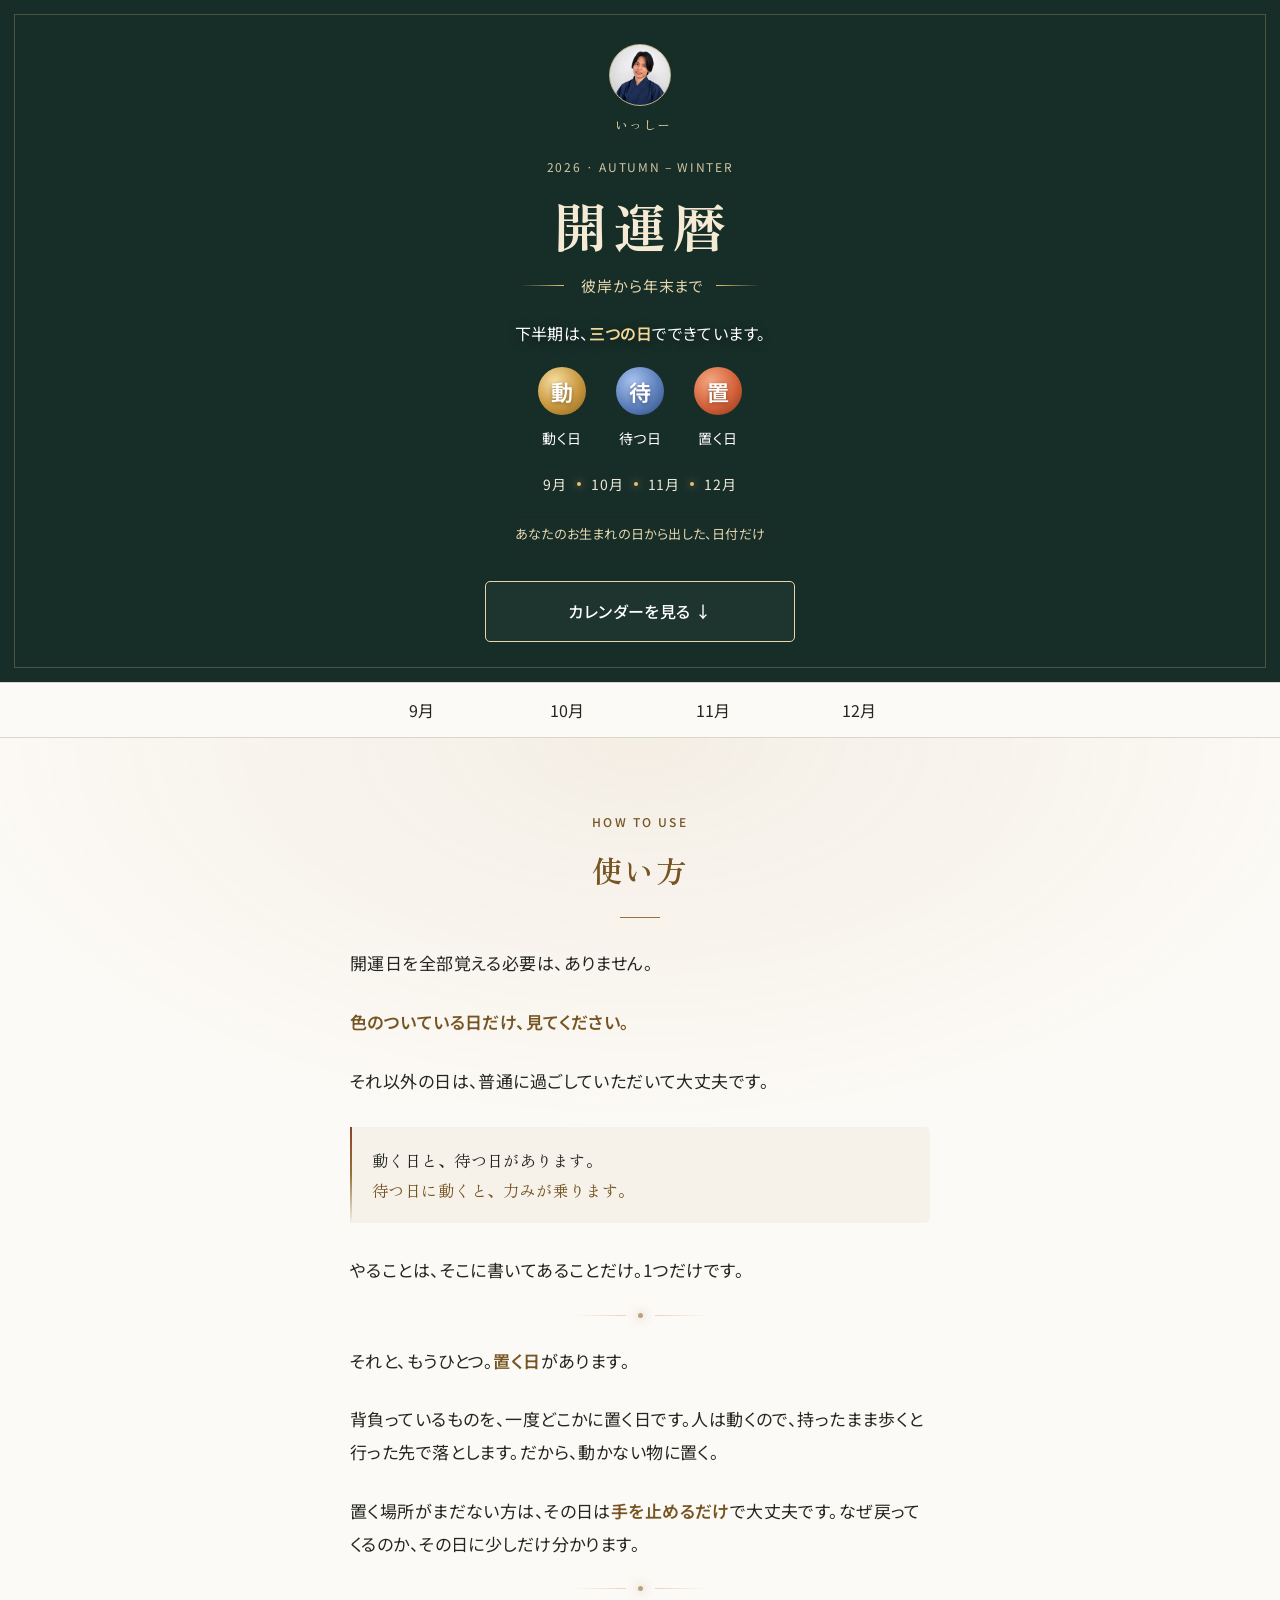
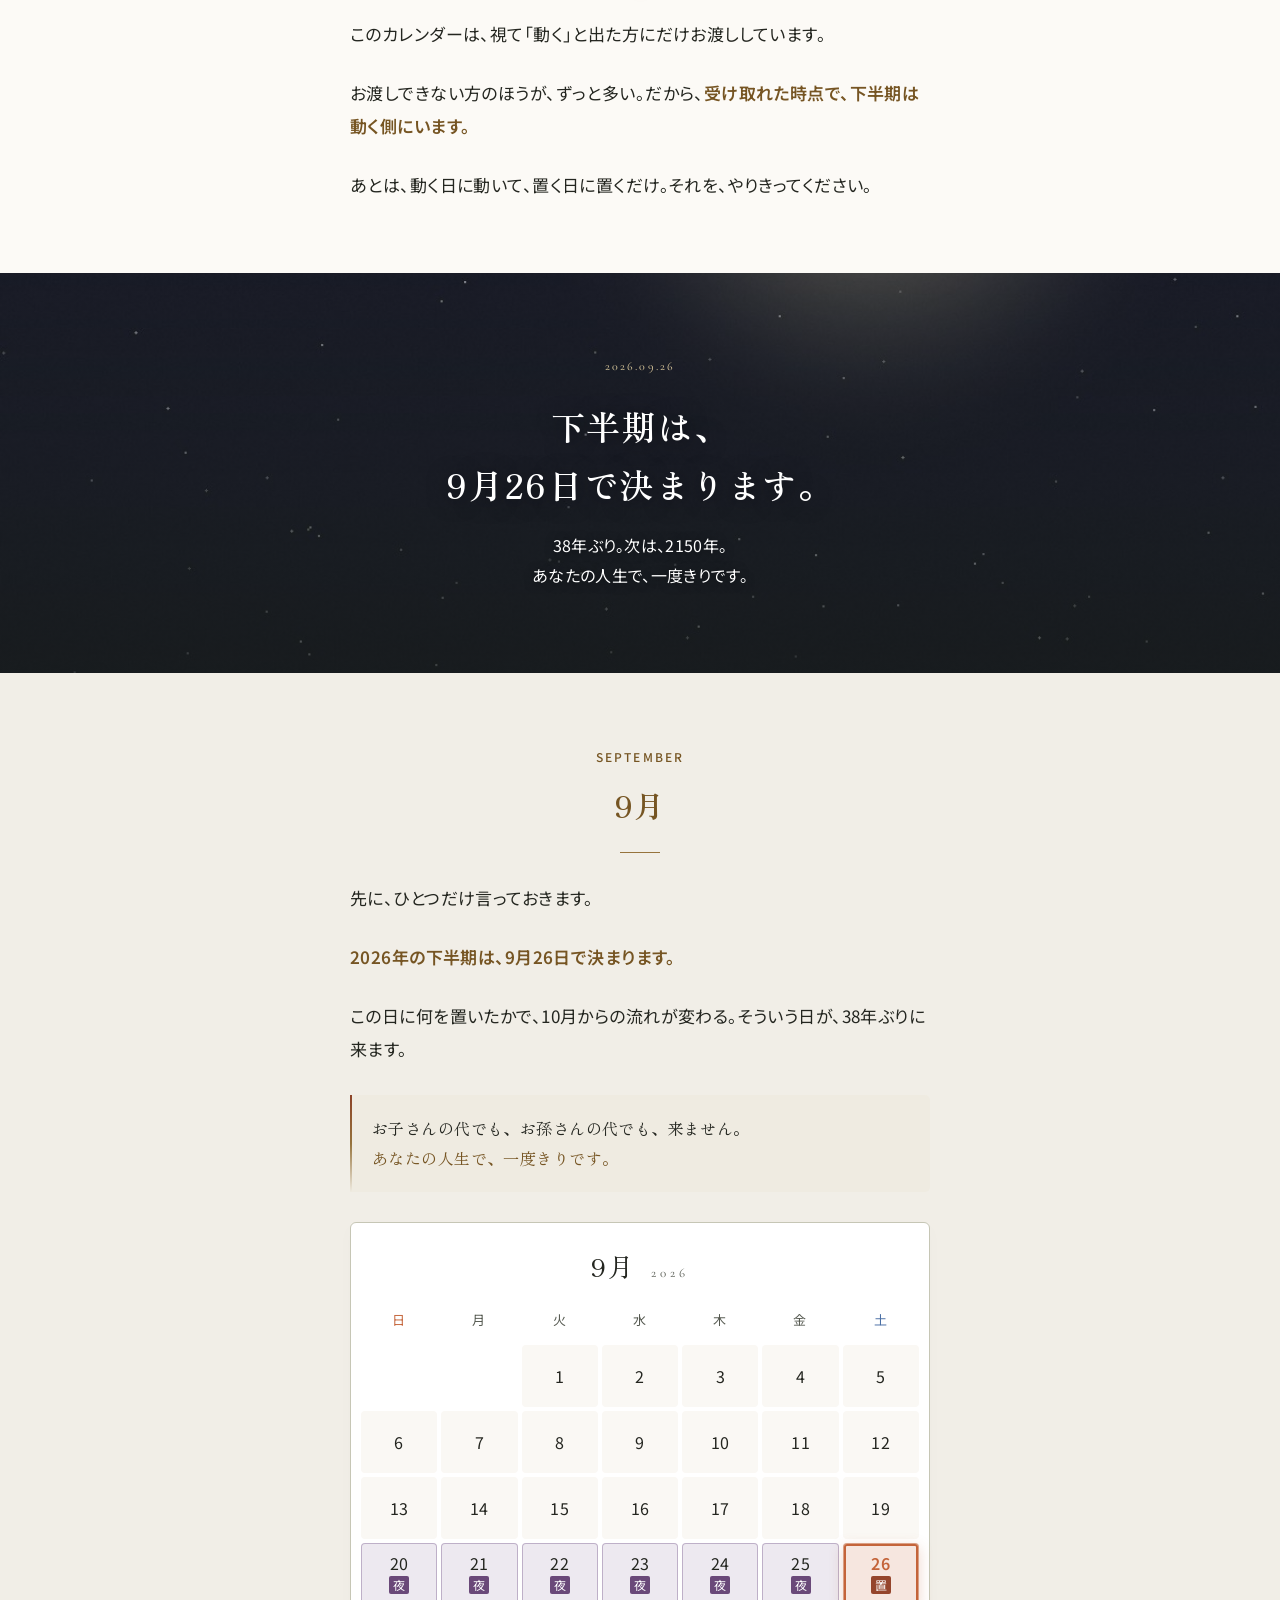
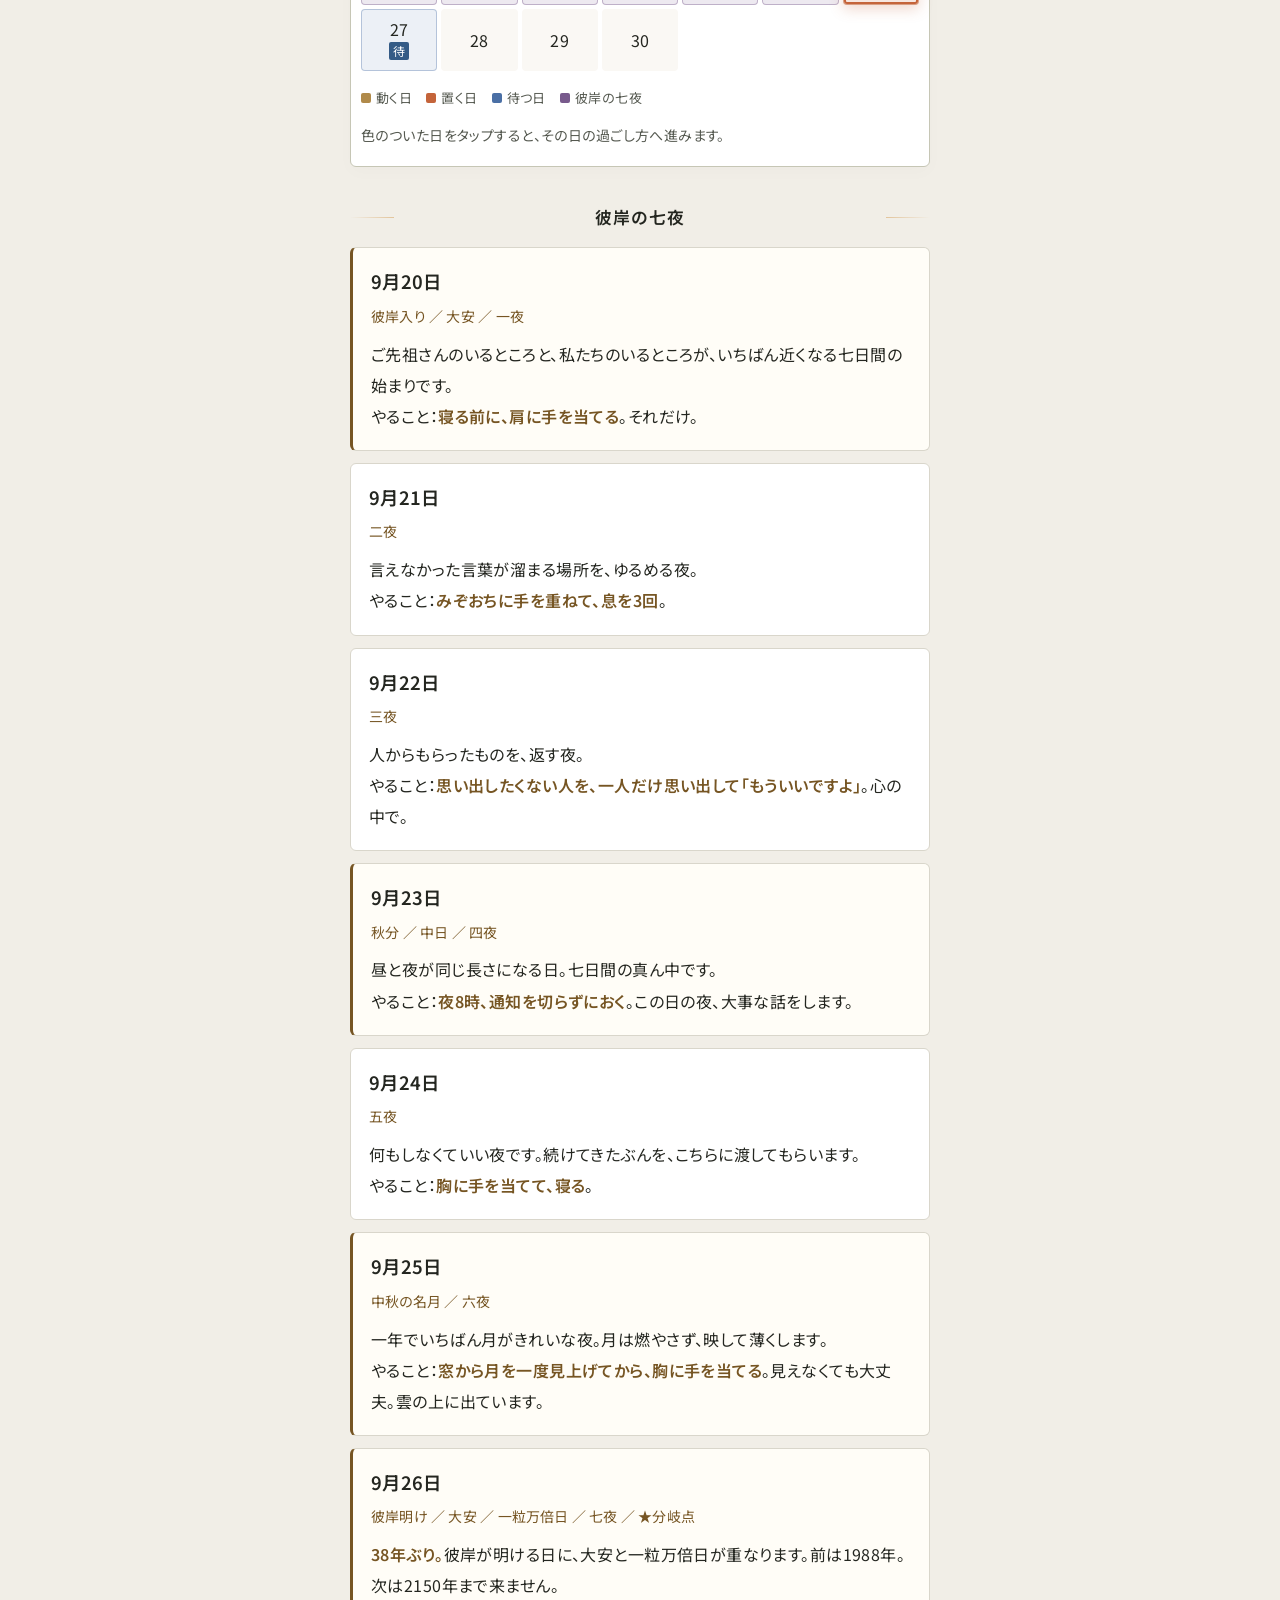
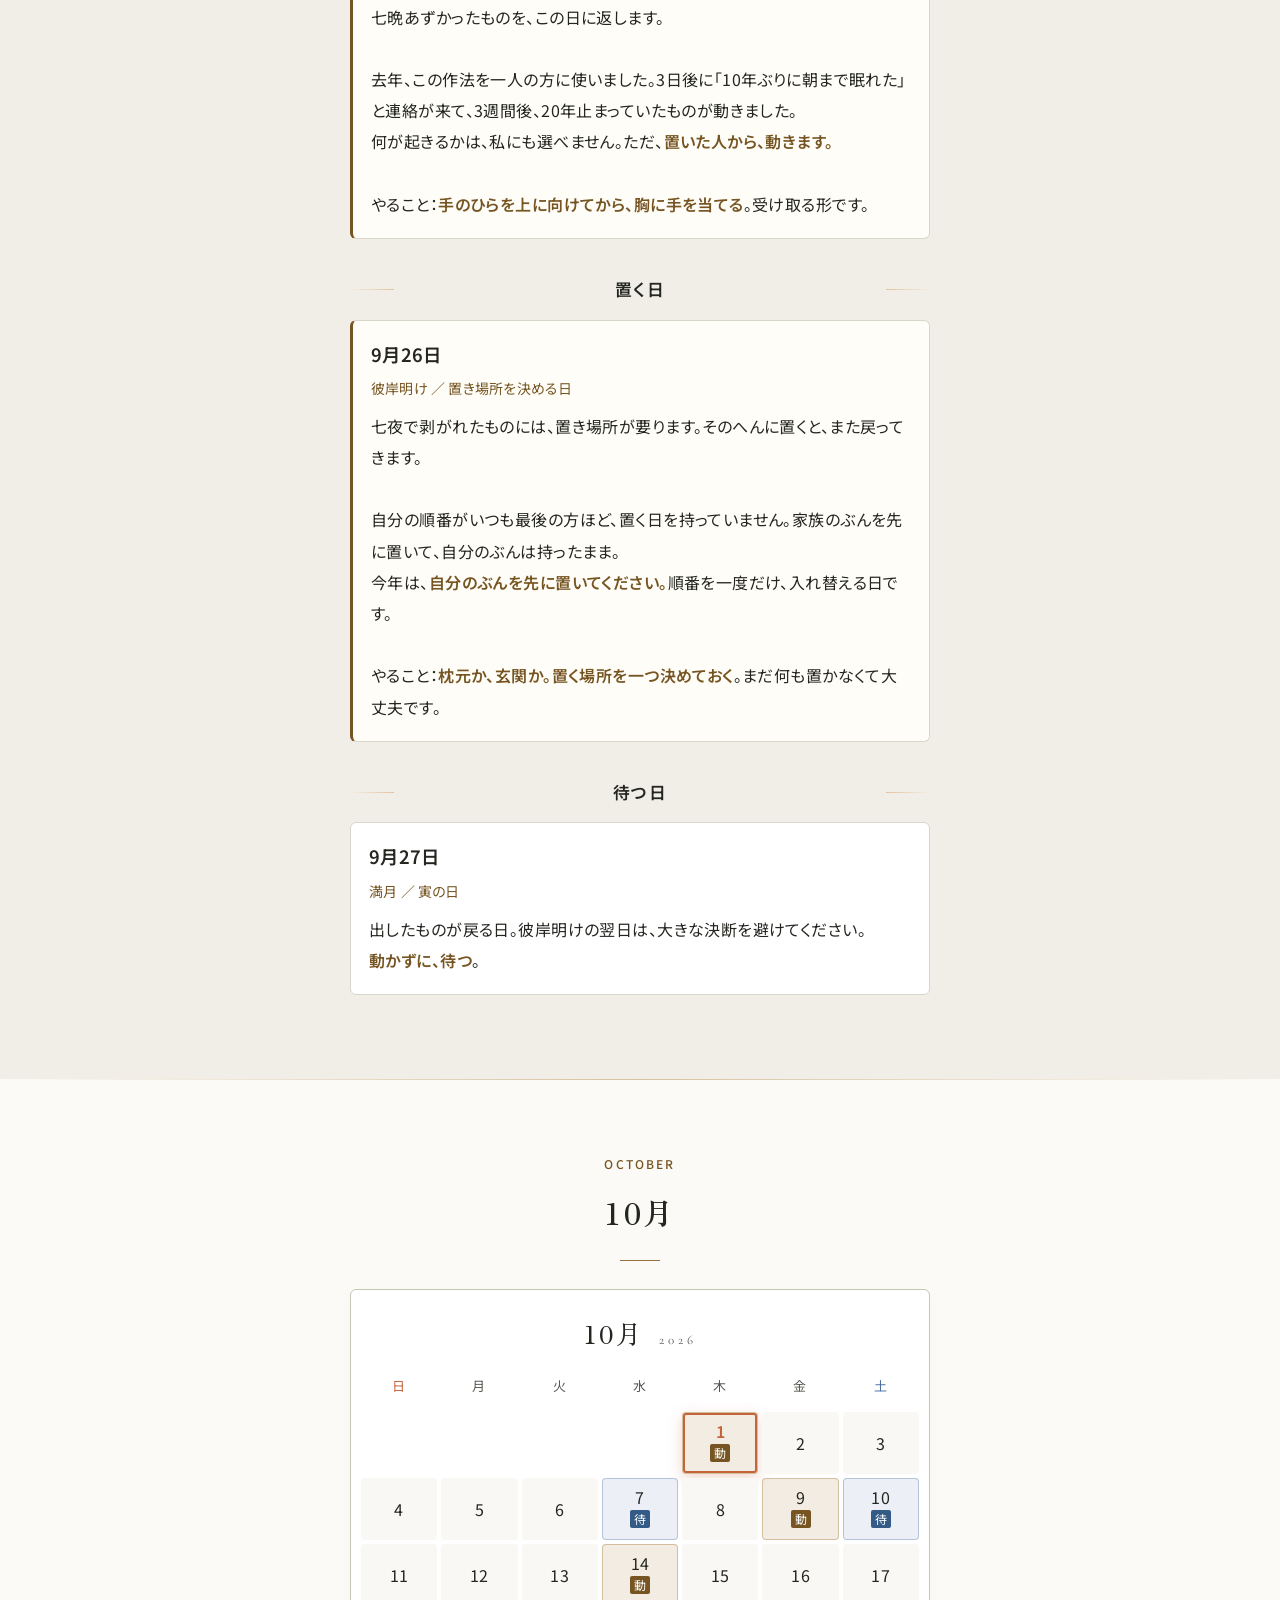
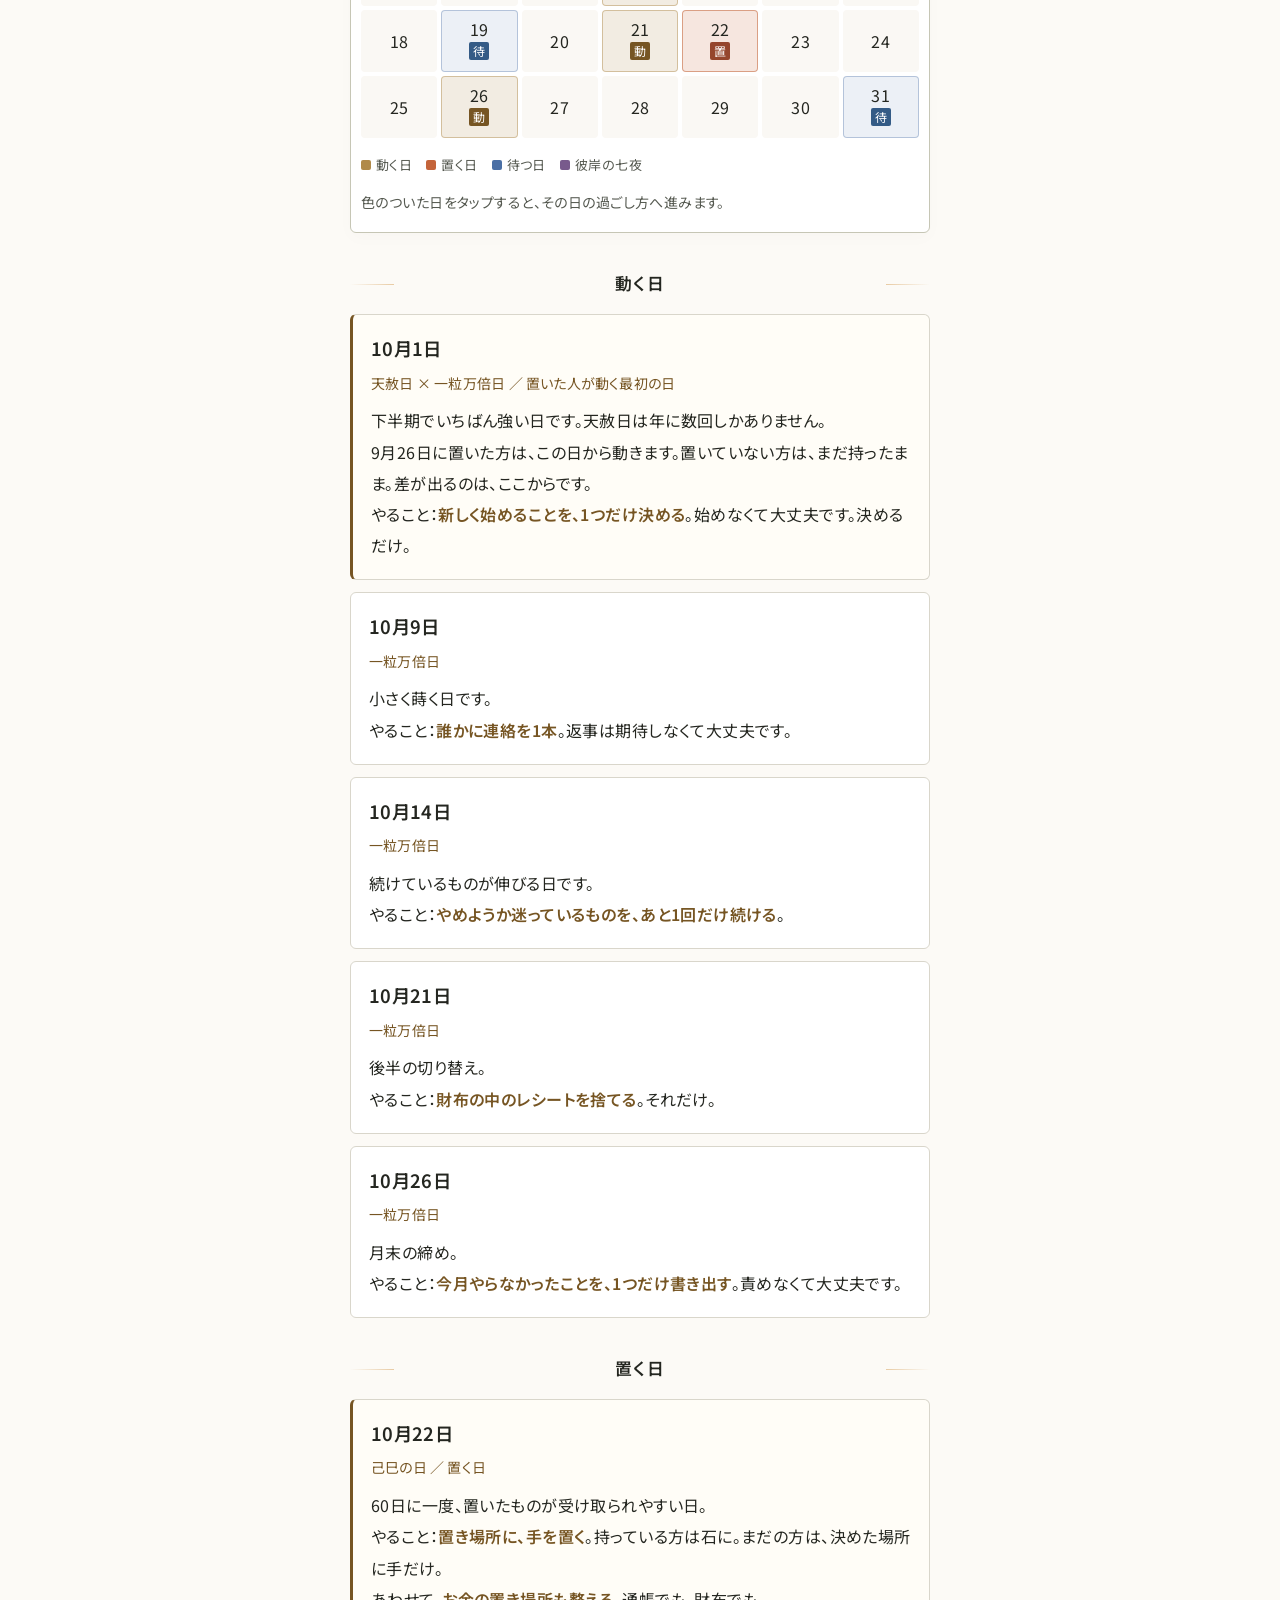
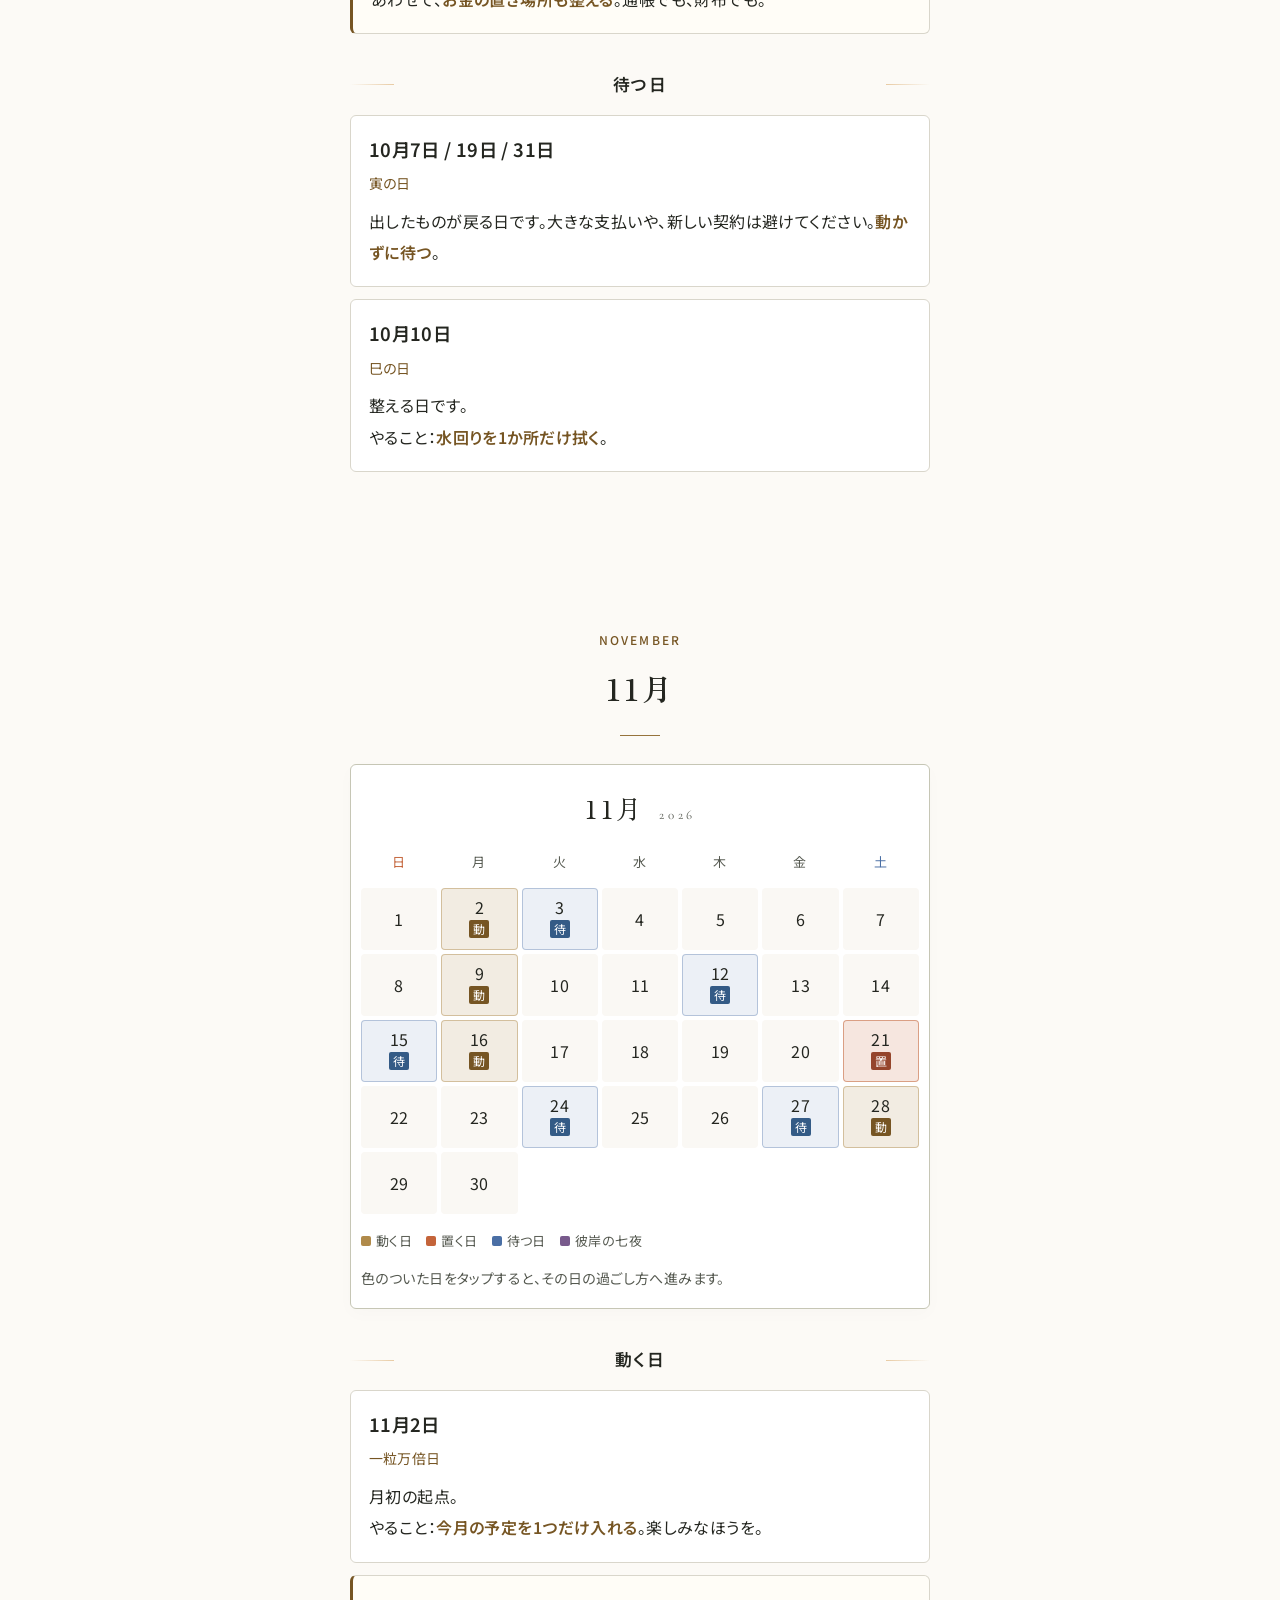
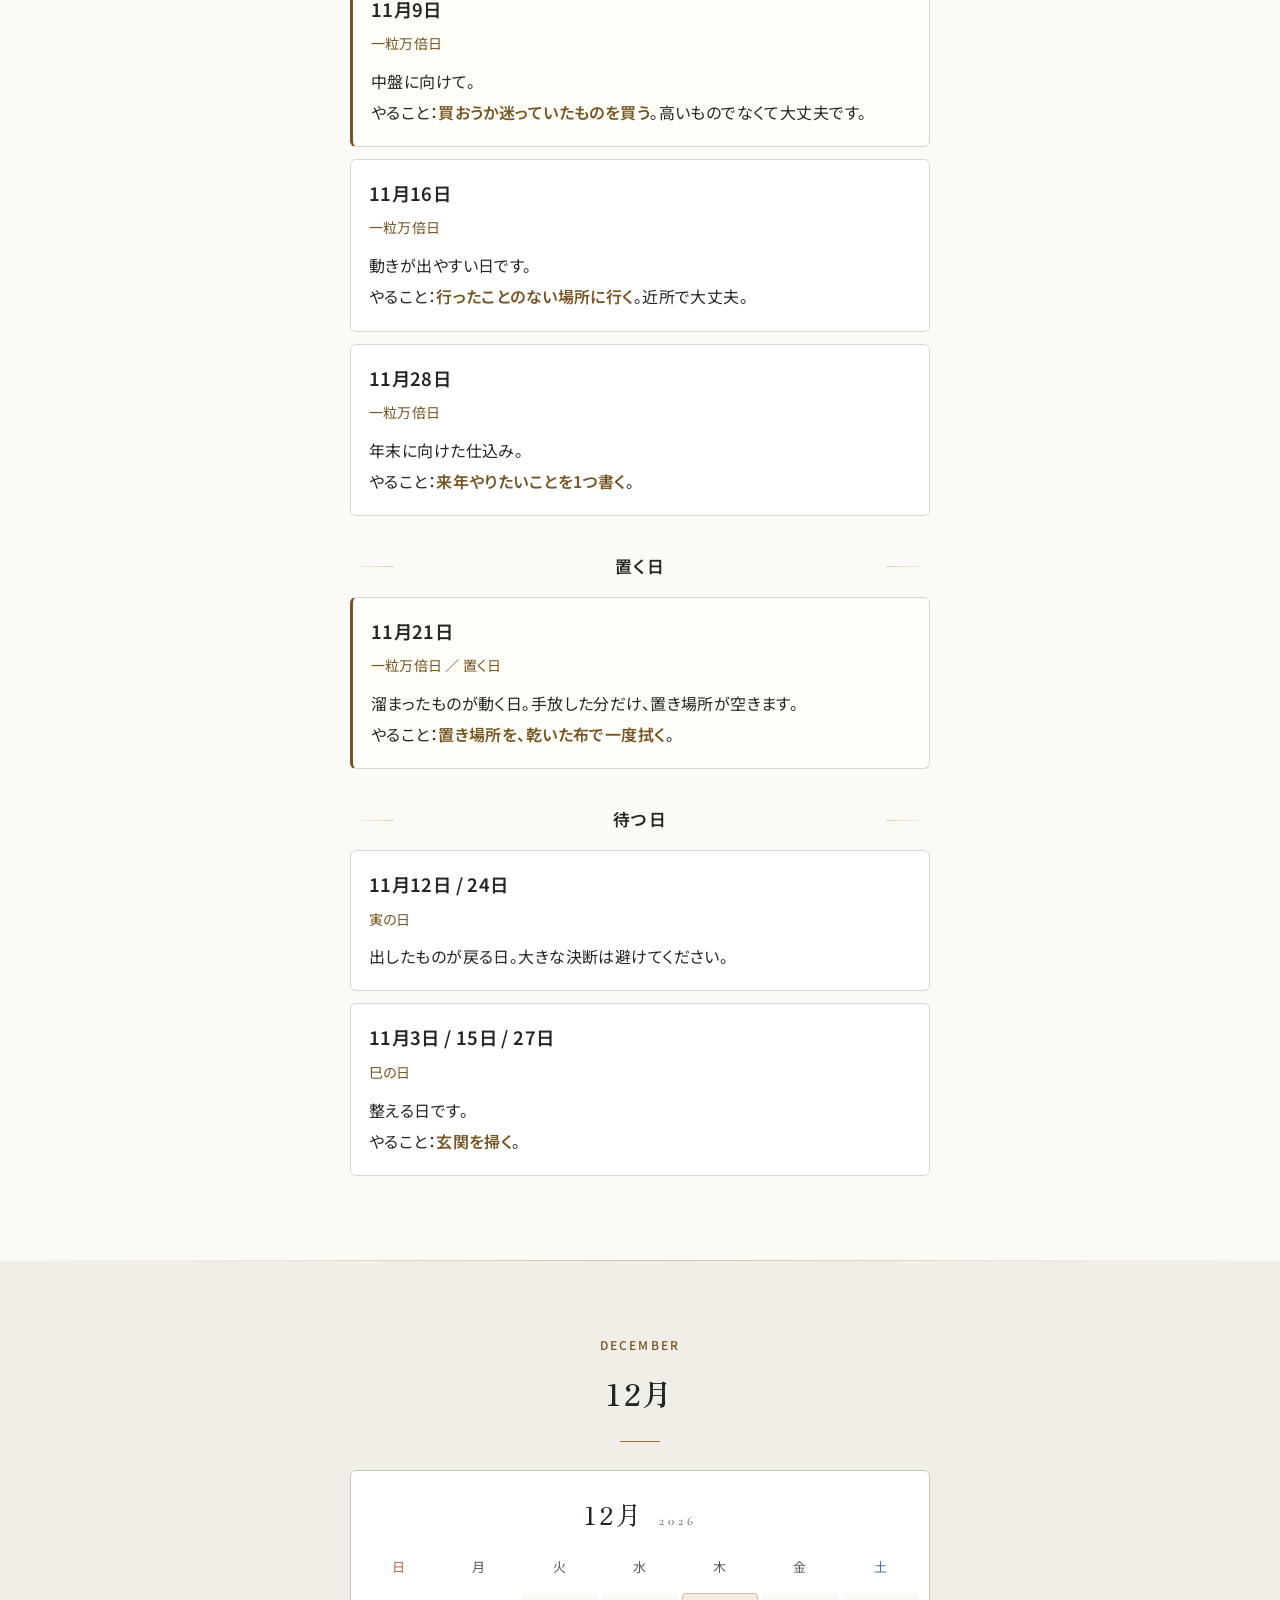
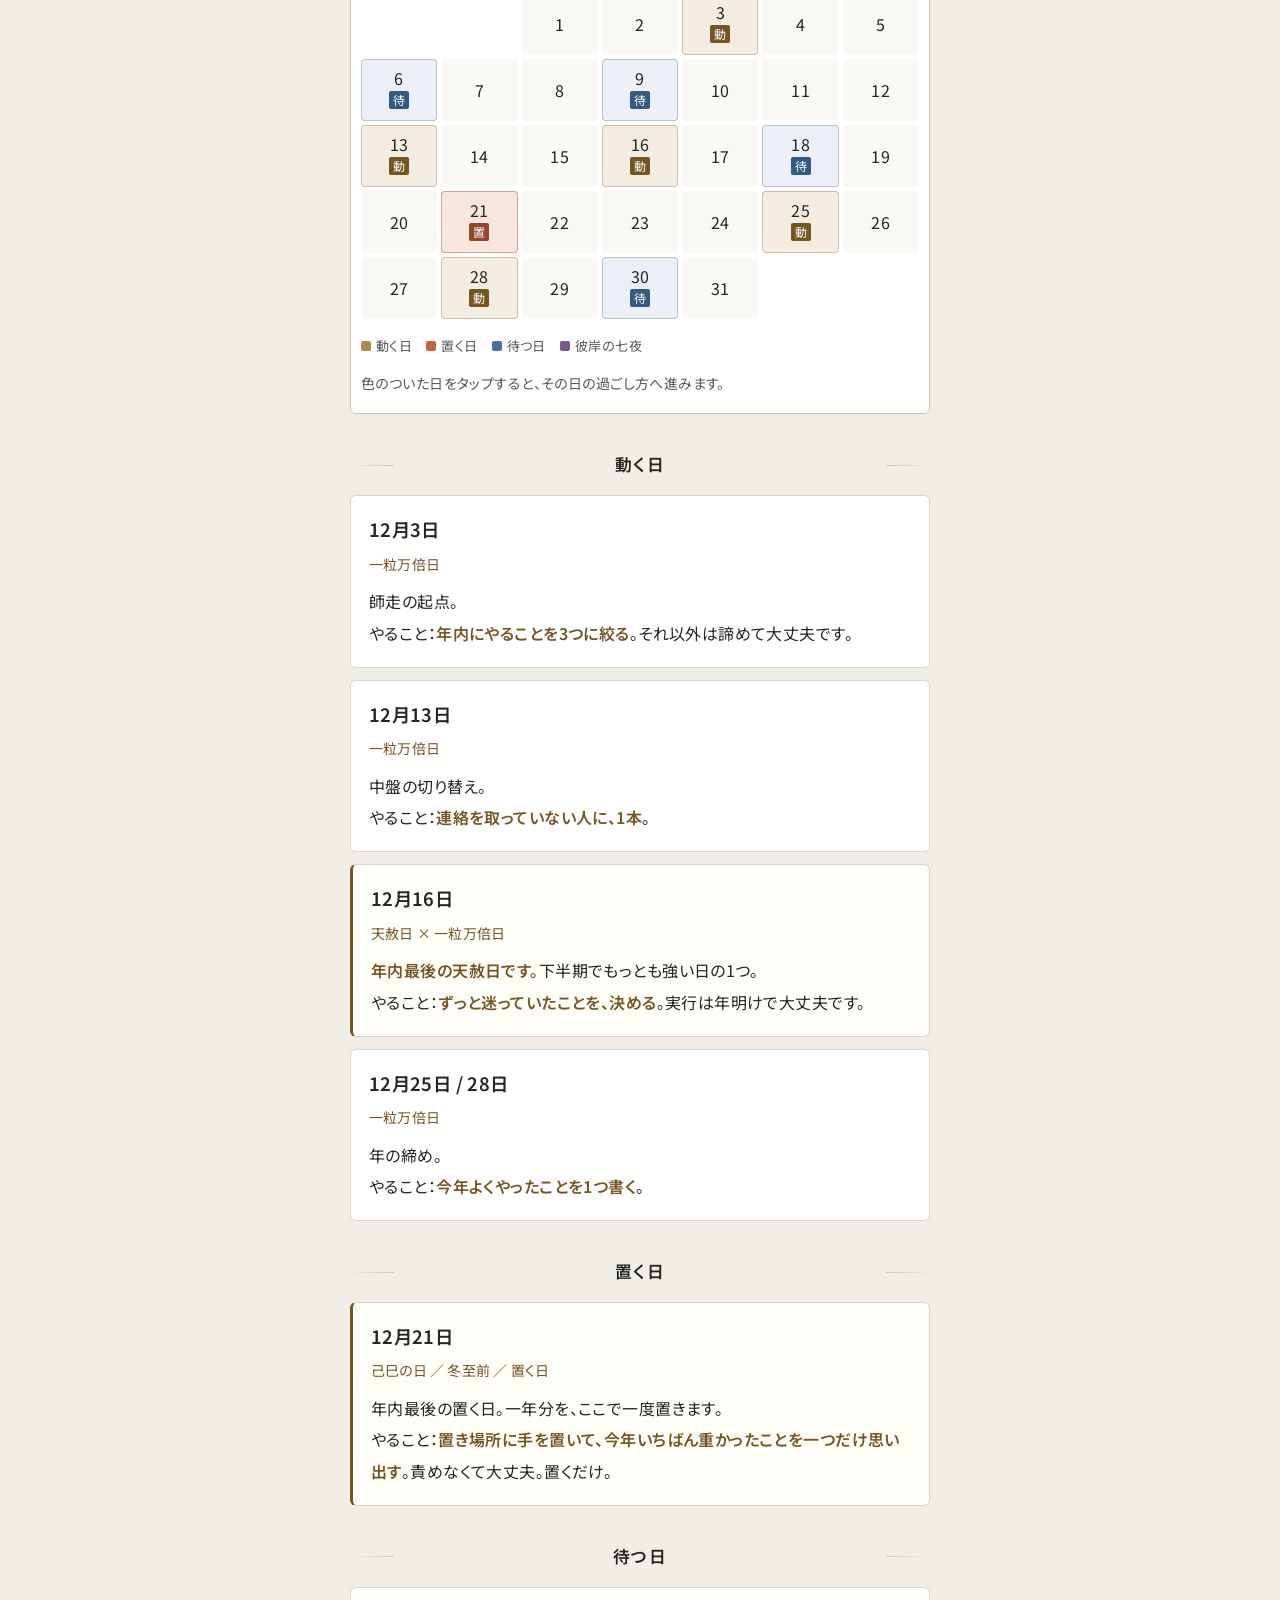
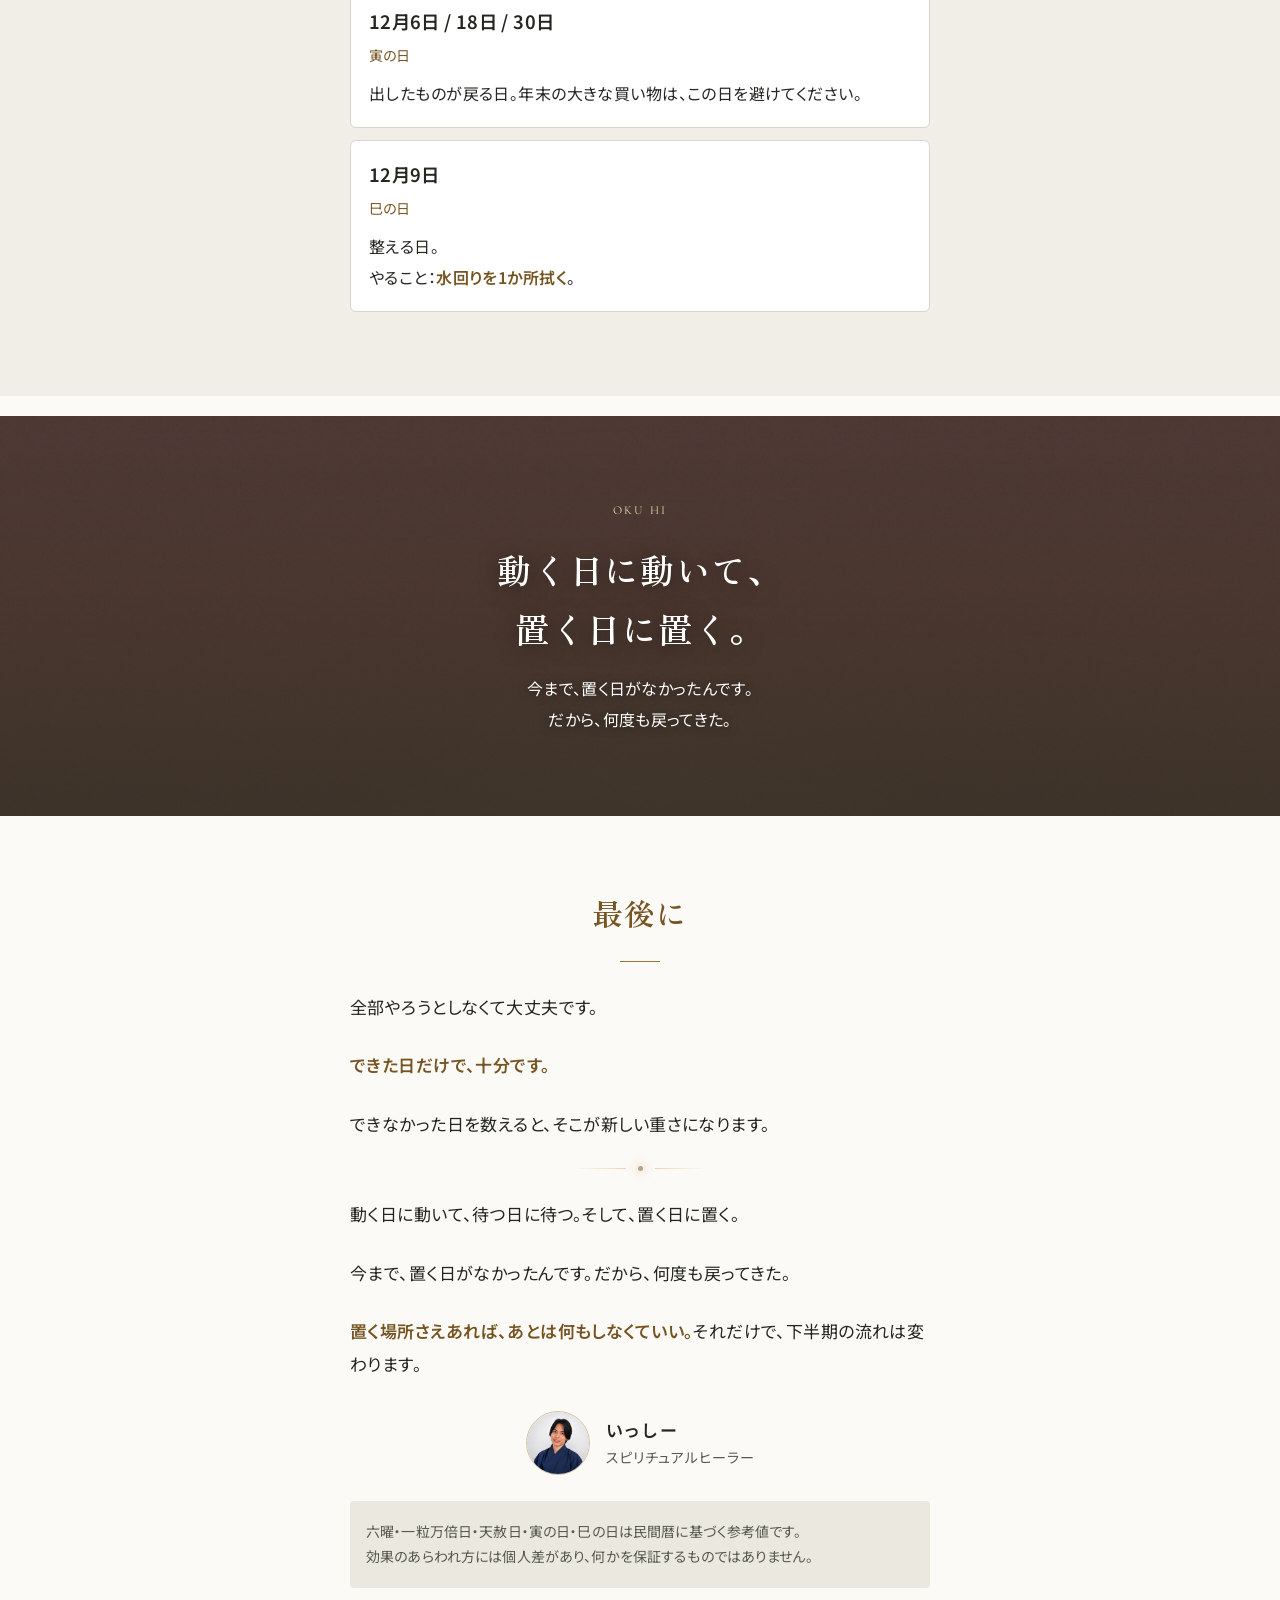
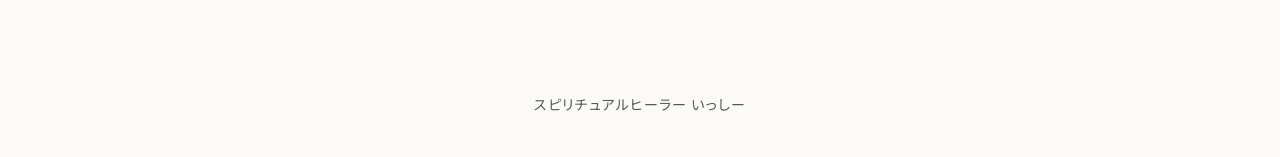
==== calendar/index.html @ 210a6c02 "Refine mobile readability, image loading and accessible navigation" ====
<!doctype html>
<html lang="ja"><head>
<meta charset="utf-8">
<meta name="viewport" content="width=device-width,initial-scale=1,viewport-fit=cover">
<meta name="theme-color" content="#faf8f4">
<meta name="robots" content="noindex">
<title>2026年下半期 特別開運カレンダー</title>
<link rel="preconnect" href="https://fonts.googleapis.com"><link rel="preconnect" href="https://fonts.gstatic.com" crossorigin>
<link href="https://fonts.googleapis.com/css2?family=Zen+Old+Mincho:wght@400;500;600;700&family=Noto+Sans+JP:wght@400;500;600&family=Cormorant+Garamond:wght@400;500;600&display=swap" rel="stylesheet">
<style>

:root{
  --bk:#faf8f4;--bk2:#f3efe8;--bk3:#ebe5db;
  --tx:#2a2420;--tx2:#6b6058;
  --am:#b08a4a;--am-hi:#8f6a2e;--em:#c4643a;--deep:#5e2011;
  --pad:22px;
}
*{margin:0;padding:0;box-sizing:border-box;-webkit-tap-highlight-color:transparent}
html{scroll-behavior:smooth;-webkit-text-size-adjust:100%}
body{background:var(--bk);color:var(--tx);font-family:"Zen Old Mincho",serif;font-size:15.5px;line-height:1.95;letter-spacing:.03em;font-feature-settings:"palt" 1;-webkit-font-smoothing:antialiased;padding-bottom:88px;overflow-x:hidden}
img{max-width:100%;display:block}
p{margin-bottom:1.5em}p:last-child{margin-bottom:0}
strong{color:var(--am-hi);font-weight:600}
em{font-style:normal;color:var(--em)}
.w{max-width:560px;margin:0 auto;padding:0 var(--pad)}
.lat{font-family:"Cormorant Garamond",serif;letter-spacing:.18em}

/* 進捗バー */
.prog{position:fixed;top:0;left:0;height:2px;background:linear-gradient(90deg,var(--am),var(--em));z-index:100;width:0;transition:width .1s linear}

/* 炎グラデ */
.fire{background:linear-gradient(100deg,#f9dcae,#e0a24e 30%,#d0913f 48%,#f7ce85 62%,#e0562a 82%,#f9dcae);background-size:250% 100%;-webkit-background-clip:text;background-clip:text;color:transparent;animation:bn 8s ease-in-out infinite}
@keyframes bn{0%,100%{background-position:0 0}50%{background-position:100% 0}}

/* 出現（軽量・transformのみ） */
.r{opacity:0;transform:translate3d(0,22px,0);transition:opacity .75s cubic-bezier(.2,.9,.3,1),transform .75s cubic-bezier(.2,.9,.3,1);will-change:opacity,transform}
.r.on{opacity:1;transform:none}
.r.d1{transition-delay:.08s}.r.d2{transition-delay:.16s}.r.d3{transition-delay:.24s}
.rx{opacity:0;transform:translate3d(-22px,0,0);transition:opacity .7s cubic-bezier(.2,.9,.3,1),transform .7s cubic-bezier(.2,.9,.3,1)}
.rx.on{opacity:1;transform:none}
.up span{display:inline-block;opacity:0;transform:translate3d(0,18px,0);transition:opacity .6s cubic-bezier(.2,.9,.3,1),transform .6s cubic-bezier(.2,.9,.3,1)}
.up.on span{opacity:1;transform:none}
@media(prefers-reduced-motion:reduce){.r,.rx,.up span{opacity:1;transform:none;transition:none}*{animation:none!important}}

section{padding:64px 0;position:relative}
@media(min-width:600px){section{padding:84px 0}}
.sa{background:var(--bk)}
.sb{background:var(--bk2)}
.sc{background:radial-gradient(ellipse 80% 50% at 50% 0%,rgba(208,145,63,.10),transparent 70%),var(--bk)}

.eb{text-align:center;font-size:10px;letter-spacing:.5em;color:var(--am);margin-bottom:12px;font-family:"Cormorant Garamond",serif}
h2{font-size:22px;font-weight:700;text-align:center;letter-spacing:.1em;line-height:1.75;margin-bottom:8px}
@media(min-width:600px){h2{font-size:25px}}
.rl{width:1px;height:40px;background:linear-gradient(180deg,transparent,var(--am),transparent);margin:20px auto}
.orn{display:flex;align-items:center;gap:12px;justify-content:center;margin:28px auto}
.orn::before,.orn::after{content:"";width:52px;height:1px;background:linear-gradient(90deg,transparent,rgba(208,145,63,.55))}
.orn::after{background:linear-gradient(90deg,rgba(208,145,63,.55),transparent)}
.orn i{width:5px;height:5px;background:var(--am);border-radius:50%;box-shadow:0 0 12px var(--em)}

/* 火の粉：軽量化（8個・GPU） */
.spk{position:fixed;inset:0;pointer-events:none;z-index:1;overflow:hidden;opacity:.75}
.spk i{position:absolute;bottom:-10px;width:2.5px;height:2.5px;border-radius:50%;background:var(--am-hi);box-shadow:0 0 6px 1.5px rgba(224,86,42,.5);opacity:0;animation:up linear infinite;will-change:transform,opacity}
@keyframes up{0%{opacity:0;transform:translate3d(0,0,0) scale(.6)}15%{opacity:.9}75%{opacity:.4}100%{opacity:0;transform:translate3d(var(--dx),-102vh,0) scale(.2)}}

/* HERO */
.hero{min-height:100svh;min-height:100dvh;display:flex;flex-direction:column;justify-content:center;align-items:center;position:relative;overflow:hidden;background:radial-gradient(ellipse 110% 55% at 50% 106%,#3f1c0d,#1c1008 42%,var(--bk) 78%)}
.hero .gl{position:absolute;left:50%;bottom:-20vh;transform:translateX(-50%);width:140vw;height:52vh;background:radial-gradient(ellipse at center,rgba(224,86,42,.3),rgba(208,145,63,.09) 40%,transparent 66%);filter:blur(24px);animation:br 6s ease-in-out infinite}
@keyframes br{0%,100%{opacity:.6;transform:translateX(-50%) scale(1)}50%{opacity:1;transform:translateX(-50%) scale(1.08)}}
.hero .st{position:relative;z-index:3;text-align:center;padding:0 var(--pad)}
.hero .kj{font-size:clamp(54px,16vw,92px);font-weight:700;letter-spacing:.2em;text-indent:.2em;line-height:1.1;margin-bottom:18px}
.hero .ym{font-size:10px;letter-spacing:.55em;color:var(--am);margin-bottom:26px;font-family:"Cormorant Garamond",serif}
.hero .ld{font-size:14.5px;color:var(--tx2);letter-spacing:.1em;line-height:2.2}
.hero .bg{display:inline-block;margin-top:30px;font-size:10.5px;letter-spacing:.32em;color:var(--am-hi);border:1px solid rgba(208,145,63,.42);padding:10px 22px;background:rgba(208,145,63,.05)}
.hero .sc{position:absolute;bottom:24px;left:50%;transform:translateX(-50%);z-index:3;font-size:9px;letter-spacing:.38em;color:var(--tx2);font-family:"Cormorant Garamond",serif}
.hero .sc::after{content:"";display:block;width:1px;height:36px;background:linear-gradient(180deg,var(--am),transparent);margin:10px auto 0;animation:dr 2.2s ease-in-out infinite}
@keyframes dr{0%{transform:scaleY(0);transform-origin:top}55%{transform:scaleY(1);transform-origin:top}56%{transform-origin:bottom}100%{transform:scaleY(0);transform-origin:bottom}}

.bd{height:1px;background:linear-gradient(90deg,transparent,rgba(208,145,63,.45),transparent)}
.bw{height:88px;background:radial-gradient(ellipse 55% 100% at 50% 100%,rgba(224,86,42,.13),transparent 68%)}

/* 年表 */
.tl{position:relative;padding-left:22px;margin-top:16px}
.tl::before{content:"";position:absolute;left:5px;top:6px;bottom:6px;width:1px;background:linear-gradient(180deg,var(--am),rgba(208,145,63,.1));transform-origin:top;transform:scaleY(0);transition:transform 1.4s cubic-bezier(.2,.9,.3,1) .15s}
.tl.on::before{transform:scaleY(1)}
.tl .ti{position:relative;padding:0 0 24px 16px}
.tl .ti::before{content:"";position:absolute;left:-21px;top:11px;width:8px;height:8px;border-radius:50%;background:var(--bk);border:1.5px solid var(--am)}
.tl .ti.now::before{background:var(--em);border-color:var(--em);box-shadow:0 0 14px var(--em);animation:ps 2.2s ease-in-out infinite}
@keyframes ps{0%,100%{box-shadow:0 0 8px var(--em)}50%{box-shadow:0 0 20px var(--em)}}
.tl .dd{font-size:11.5px;color:var(--am-hi);letter-spacing:.2em;margin-bottom:2px;font-weight:600}
.tl p{font-size:13.5px;color:var(--tx2);margin-bottom:0;line-height:1.85}

blockquote{position:relative;padding:16px 0 16px 20px;margin:26px 0;font-size:15px;color:var(--tx2);line-height:2.1}
blockquote::before{content:"";position:absolute;left:0;top:0;bottom:0;width:2px;background:linear-gradient(180deg,var(--em),var(--am),transparent)}
blockquote em{color:var(--am-hi)}

.fig{margin:30px auto;max-width:290px}
.fig svg{width:100%;height:auto;overflow:visible}
.rt{stroke-dasharray:280;stroke-dashoffset:280;transition:stroke-dashoffset 1.8s ease .25s}
.on .rt{stroke-dashoffset:0}

.ph{margin:30px auto}
.phb{position:relative;background:var(--bk2);padding:7px;border:1px solid rgba(208,145,63,.25)}
.ph img{width:100%}
.ph .cap{font-size:11px;color:var(--tx2);text-align:center;letter-spacing:.14em;padding:11px 4px 0}

.sp{width:100%;border-collapse:collapse;margin:24px 0;font-size:13.5px}
.sp th{width:74px;text-align:left;color:var(--am-hi);font-weight:500;padding:13px 6px;border-bottom:1px solid rgba(236,230,220,.07);vertical-align:top;letter-spacing:.1em;font-size:12px}
.sp td{padding:13px 6px;border-bottom:1px solid rgba(236,230,220,.07);color:var(--tx2);line-height:1.8}

.pr{position:relative;border:1px solid rgba(208,145,63,.38);padding:44px 20px 36px;text-align:center;background:radial-gradient(ellipse 100% 70% at 50% 0%,rgba(224,86,42,.11),transparent 58%),var(--bk2);overflow:hidden}
.pr::before{content:"";position:absolute;top:0;left:-100%;width:100%;height:100%;background:linear-gradient(90deg,transparent,rgba(247,206,133,.09),transparent);animation:sw 5s ease-in-out infinite}
@keyframes sw{0%,74%{left:-100%}100%{left:100%}}
.pr .tg{position:absolute;top:0;left:50%;transform:translateX(-50%);background:var(--em);color:#fff;font-size:10px;letter-spacing:.26em;padding:6px 18px;white-space:nowrap}
.pr .ws{font-size:14px;color:var(--tx2);text-decoration:line-through;opacity:.7}
.pr .nw{font-size:clamp(44px,13vw,58px);font-weight:700;line-height:1.2;font-family:"Cormorant Garamond","Zen Old Mincho",serif}
.pr .nw small{font-size:18px}
.pr .mt{font-size:11.5px;color:var(--tx2);letter-spacing:.14em;margin-top:4px}
.pr .lm{display:inline-block;margin-top:16px;border:1px solid var(--em);font-size:11px;letter-spacing:.22em;padding:5px 16px;color:#f3a882}

.ul li{list-style:none;padding:14px 4px 14px 30px;position:relative;border-bottom:1px solid rgba(236,230,220,.06);font-size:14.5px;line-height:1.85}
.ul li::before{content:"";position:absolute;left:5px;top:22px;width:6px;height:6px;background:var(--am);border-radius:50%;box-shadow:0 0 8px rgba(224,86,42,.5)}

.st2{display:flex;gap:16px;margin-bottom:24px;align-items:flex-start}
.st2 .n{flex:none;width:36px;height:36px;border:1px solid var(--am);border-radius:50%;display:flex;align-items:center;justify-content:center;color:var(--am-hi);font-size:14px;background:rgba(208,145,63,.05);margin-top:2px;font-family:"Cormorant Garamond",serif}
.st2 h3{font-size:15.5px;font-weight:600;margin-bottom:3px;letter-spacing:.06em}
.st2 p{font-size:13px;color:var(--tx2);margin-bottom:0;line-height:1.85}

.py{border:1px solid rgba(208,145,63,.22);background:var(--bk2);padding:20px;font-size:12.5px;color:var(--tx2);line-height:1.95;margin-top:24px}
.py b{color:var(--am-hi);font-weight:600;display:block;letter-spacing:.2em;font-size:11px;margin-bottom:6px}

.cd{border:1px solid rgba(208,145,63,.32);background:linear-gradient(180deg,rgba(208,145,63,.06),transparent);padding:30px 20px}
.cd h3{color:var(--am-hi);font-size:15px;letter-spacing:.2em;margin-bottom:14px;text-align:center}
.cd ol{margin:0 0 16px;padding:0;counter-reset:s}
.cd ol li{list-style:none;counter-increment:s;position:relative;padding:12px 0 12px 38px;font-size:14.5px;border-bottom:1px solid rgba(236,230,220,.07)}
.cd ol li::before{content:counter(s);position:absolute;left:0;top:50%;transform:translateY(-50%);width:26px;height:26px;border:1px solid var(--am);border-radius:50%;display:flex;align-items:center;justify-content:center;color:var(--am-hi);font-size:12px;font-family:"Cormorant Garamond",serif}
.wn{font-size:12.5px;color:#e6b5a0;border-left:2px solid var(--em);padding-left:14px;margin-top:18px;line-height:1.95}

details{border-bottom:1px solid rgba(236,230,220,.07)}
summary{cursor:pointer;list-style:none;padding:19px 34px 19px 2px;font-size:14.5px;font-weight:600;position:relative;letter-spacing:.04em;line-height:1.7}
summary::-webkit-details-marker{display:none}
summary::after{content:"";position:absolute;right:8px;top:26px;width:8px;height:8px;border-right:1.5px solid var(--am);border-bottom:1.5px solid var(--am);transform:rotate(45deg);transition:transform .35s cubic-bezier(.2,.9,.3,1)}
details[open] summary::after{transform:rotate(225deg)}
.an{padding:0 2px 22px;font-size:13.5px;color:var(--tx2);line-height:2}
.an b{color:var(--am-hi);font-weight:600}

.lastc{text-align:center}
.seal{margin:28px auto 0;width:46px;height:74px;background:linear-gradient(150deg,var(--deep),#7d2b16);color:#f3e6d6;font-size:13px;display:flex;align-items:center;justify-content:center;writing-mode:vertical-rl;letter-spacing:.12em;border-radius:4px;transform:rotate(-2deg);box-shadow:inset 0 0 0 1.4px rgba(243,230,214,.8),0 3px 10px rgba(0,0,0,.55);font-weight:600}

.cta{display:block;text-align:center;background:linear-gradient(150deg,#f4c982,#d0913f 55%,#ad6a2c);color:#1c1008;font-weight:700;font-size:16px;letter-spacing:.18em;padding:20px 12px;text-decoration:none;box-shadow:0 8px 32px rgba(224,86,42,.28);margin:32px auto 10px;max-width:400px;position:relative;overflow:hidden;transition:transform .25s ease}
.cta::after{content:"";position:absolute;top:0;left:-120%;width:55%;height:100%;background:linear-gradient(90deg,transparent,rgba(255,255,255,.38),transparent);animation:sh 3.2s ease-in-out infinite}
@keyframes sh{0%,68%{left:-120%}100%{left:130%}}
.cta:active{transform:scale(.985)}
.cs{text-align:center;font-size:11px;color:var(--tx2);letter-spacing:.1em}

.bar{position:fixed;left:0;right:0;bottom:0;z-index:60;background:rgba(11,8,6,.95);backdrop-filter:blur(10px);border-top:1px solid rgba(208,145,63,.3);padding:10px 12px calc(10px + env(safe-area-inset-bottom));transform:translateY(110%);transition:transform .45s cubic-bezier(.2,.9,.3,1)}
.bar.on{transform:none}
.bar a{display:flex;align-items:center;justify-content:center;gap:9px;background:linear-gradient(150deg,#f4c982,#d0913f 55%,#ad6a2c);color:#1c1008;text-decoration:none;font-weight:700;font-size:14px;letter-spacing:.08em;padding:14px 10px}
.bar .s{font-size:10px;font-weight:500;opacity:.82}

footer{padding:42px 0 58px;text-align:center;font-size:10.5px;color:rgba(157,145,132,.5);letter-spacing:.08em;line-height:2.3}
footer a{color:rgba(157,145,132,.72)}
.lg{font-size:10.5px;color:rgba(157,145,132,.5);line-height:2;margin-top:26px;text-align:center}

.cal .mo{font-size:13px;letter-spacing:.3em;color:var(--am-hi);text-align:center;margin:36px 0 4px;position:relative}
.cal .mo::before,.cal .mo::after{content:"";position:absolute;top:50%;width:44px;height:1px;background:linear-gradient(90deg,transparent,rgba(208,145,63,.45))}
.cal .mo::before{left:0}.cal .mo::after{right:0;background:linear-gradient(90deg,rgba(208,145,63,.45),transparent)}
.cal .rw{display:flex;gap:13px;padding:16px 4px;border-bottom:1px solid rgba(236,230,220,.055);align-items:flex-start}
.cal .dt{flex:none;width:64px;font-size:14px;color:var(--am-hi);font-weight:600;letter-spacing:.02em}
.cal .bd2{flex:1}
.cal .tg2{font-size:10px;letter-spacing:.16em;color:var(--am);margin-bottom:5px}
.cal .ds{font-size:13px;color:var(--tx2);line-height:1.9}
.cal .rw.top{background:linear-gradient(90deg,rgba(224,86,42,.09),transparent 72%);border-left:2px solid var(--em);padding-left:12px}


body{font-size:17px;line-height:2.05}
@media(min-width:600px){body{font-size:18px}}
h2{font-size:25px}
@media(min-width:600px){h2{font-size:29px}}
.hero .kj{color:var(--tx)}
.hero .ld{font-size:16px;color:var(--tx2)}
.hero .bg{color:var(--am-hi);border-color:rgba(176,138,74,.5);background:rgba(255,255,255,.55)}
.hero-ph::before{background:linear-gradient(180deg,rgba(250,248,244,.72),rgba(250,248,244,.55) 45%,rgba(250,248,244,.96))}
.fire{background:linear-gradient(100deg,#8f6a2e,#b08a4a 40%,#c4643a 70%,#8f6a2e);-webkit-background-clip:text;background-clip:text;color:transparent}
strong{color:var(--am-hi)}
em{color:var(--em)}
blockquote{color:var(--tx)}
blockquote::before{background:linear-gradient(180deg,var(--em),var(--am),transparent)}
.phb{background:#fff;border:1px solid rgba(176,138,74,.28);box-shadow:0 8px 28px rgba(42,36,32,.08)}
.ph .cap,.cap{color:var(--tx2)}
.sp th{color:var(--am-hi)}.sp td{color:var(--tx)}.sp th,.sp td{border-bottom-color:rgba(42,36,32,.08)}
.pr{background:#fff;border-color:rgba(176,138,74,.45)}
.pr .nw{color:var(--tx)}.pr .mt{color:var(--tx2)}
.cd{background:#fff;border-color:rgba(176,138,74,.35)}
.cd ol li{border-bottom-color:rgba(42,36,32,.08)}
.ul li{border-bottom-color:rgba(42,36,32,.08)}
.st2 h3{color:var(--tx)}.st2 p{color:var(--tx2)}
.tl .ti p{color:var(--tx2)}.tl .ti::before{background:var(--bk)}
.py{background:#fff;border-color:rgba(176,138,74,.3);color:var(--tx2)}
.wn{color:#8a4a2c;border-left-color:var(--em)}
details{border-bottom-color:rgba(42,36,32,.08)}
summary{color:var(--tx)}
.an{color:var(--tx2)}
.bd{background:linear-gradient(90deg,transparent,rgba(176,138,74,.5),transparent)}
.bw{background:radial-gradient(ellipse 55% 100% at 50% 100%,rgba(196,100,58,.10),transparent 68%)}
.sc{background:radial-gradient(ellipse 80% 50% at 50% 0%,rgba(176,138,74,.10),transparent 70%),var(--bk)}
.hero{background:var(--bk2)}
.hero .gl{background:radial-gradient(ellipse at center,rgba(196,100,58,.16),rgba(176,138,74,.06) 40%,transparent 66%)}
.spk i{background:var(--am);box-shadow:0 0 6px 1.5px rgba(196,100,58,.35)}
.seal{background:linear-gradient(150deg,#7d2b16,#a8412a);color:#fff}
.cal .mo{color:var(--am-hi)}.cal .dt{color:var(--am-hi)}.cal .tg2{color:var(--am)}.cal .ds{color:var(--tx)}
.cal .rw{border-bottom-color:rgba(42,36,32,.07)}
.cal .rw.top{background:linear-gradient(90deg,rgba(196,100,58,.08),transparent 72%)}
.bar{background:#fff;border-top:1px solid rgba(176,138,74,.35)}
.bar a{color:var(--tx)}
.cta{background:linear-gradient(135deg,#8f6a2e,#c4643a);color:#fff;box-shadow:0 8px 24px rgba(196,100,58,.28)}
footer{color:var(--tx2)}
.lg{color:var(--tx2)}

.hero .sc{background:none!important;color:var(--tx2)}
.hero .ym{color:var(--am-hi);opacity:.85;font-size:11px;letter-spacing:.5em}
.hero .kj{text-shadow:0 2px 24px rgba(250,248,244,.9)}
.fb{position:relative;margin:0;padding:0;min-height:62vh;display:flex;align-items:center;justify-content:center;background-size:cover;background-position:center;overflow:hidden}
.fb::before{content:"";position:absolute;inset:0;background:linear-gradient(180deg,rgba(11,8,6,.25),rgba(11,8,6,.45) 50%,rgba(11,8,6,.25))}
.fb .in{position:relative;z-index:2;text-align:center;padding:64px 28px;max-width:560px}
.fb .k{font-size:11px;letter-spacing:.5em;color:#e8cf9a;margin-bottom:18px;font-family:"Cormorant Garamond",serif}
.fb h3{font-size:clamp(24px,6.4vw,34px);font-weight:700;line-height:1.7;letter-spacing:.08em;color:#fff;text-shadow:0 2px 20px rgba(0,0,0,.5);margin:0 0 16px}
.fb p{font-size:15px;line-height:2;color:rgba(255,255,255,.88);margin:0;text-shadow:0 1px 10px rgba(0,0,0,.5)}

/* ===== 高級感・タイポ・スマホ最適化 ===== */
body{font-size:16.5px;line-height:2.15;letter-spacing:.04em;word-break:keep-all;overflow-wrap:anywhere}
@media(min-width:600px){body{font-size:17.5px}}
p{margin-bottom:1.7em}
.w{max-width:540px;padding:0 24px}
h2{font-size:24px;line-height:1.85;letter-spacing:.12em;font-weight:600}
@media(min-width:600px){h2{font-size:28px}}
.eb{font-size:10px;letter-spacing:.6em;margin-bottom:16px}
.rl{height:44px;margin:22px auto}
strong{font-weight:600;background:linear-gradient(transparent 62%,rgba(176,138,74,.22) 62%)}
blockquote{padding:20px 0 20px 22px;margin:30px 0;font-size:16px;line-height:2.1}
blockquote::before{width:1.5px}
section{padding:72px 0}
@media(min-width:600px){section{padding:96px 0}}
.hero .kj{font-size:clamp(50px,15vw,88px);letter-spacing:.22em;font-weight:600}
.hero .ld{font-size:15px;line-height:2.3;letter-spacing:.12em}
.hero .bg{font-size:10px;letter-spacing:.36em;padding:11px 24px}
.fb .in{padding:76px 28px}
.fb h3{font-size:clamp(25px,6.6vw,36px);line-height:1.75;letter-spacing:.1em;font-weight:600}
.fb p{font-size:14.5px;line-height:2.1;letter-spacing:.06em}
.fb .k{font-size:10px;letter-spacing:.6em}
/* いっしー：プロフィール */
.prof{display:flex;flex-direction:column;align-items:center;gap:18px;margin:34px auto 10px}
.prof .av{width:132px;height:132px;border-radius:50%;overflow:hidden;border:1.5px solid rgba(176,138,74,.5);box-shadow:0 10px 30px rgba(42,36,32,.12)}
.prof .av img{width:100%;height:100%;object-fit:cover;object-position:center 30%}
.prof .nm{text-align:center}
.prof .nm b{display:block;font-size:19px;letter-spacing:.2em;font-weight:600;color:var(--tx)}
.prof .nm small{display:block;font-size:11px;letter-spacing:.2em;color:var(--tx2);margin-top:4px}
/* いっしー：横長・テキスト載せ */
.fb.person{min-height:auto}
.fb.person::before{background:linear-gradient(90deg,rgba(11,8,6,.72),rgba(11,8,6,.35) 60%,rgba(11,8,6,.15))}
.fb.person .in{text-align:left;padding:76px 28px;max-width:600px;margin-right:auto}
.fb.person h3{font-size:clamp(22px,5.8vw,30px)}
/* 署名ブロック */
.sig{display:flex;align-items:center;gap:16px;justify-content:center;margin:30px auto 8px}
.sig .av{width:64px;height:64px;border-radius:50%;overflow:hidden;border:1px solid rgba(176,138,74,.5)}
.sig .av img{width:100%;height:100%;object-fit:cover;object-position:center 30%}
.sig .t{font-size:13px;letter-spacing:.14em;color:var(--tx2);line-height:1.8}
.sig .t b{display:block;font-size:16px;color:var(--tx);letter-spacing:.2em;font-weight:600}
.seal{display:none}
.cta{font-size:16.5px;letter-spacing:.24em;padding:22px 12px;font-weight:600;border-radius:2px}
.bar a{font-size:15px;letter-spacing:.18em}
.cd,.after-box,.pr,.perday,.py,.case{border-radius:2px}
.sp th{letter-spacing:.14em;font-size:11.5px}
.sp td{font-size:15px}
details summary{font-size:15.5px;padding:20px 34px 20px 2px;letter-spacing:.05em;font-weight:600}
.an{font-size:14.5px;line-height:2}

/* ===== スマホ可読性 ===== */
body{font-family:"Noto Sans JP","Hiragino Sans","Hiragino Kaku Gothic ProN",sans-serif;font-size:16px;line-height:2.0;letter-spacing:.03em;word-break:normal;overflow-wrap:break-word;font-weight:400}
h2,.hero .kj,.fb h3,.case .q,.pr .nw,.perday b{font-family:"Zen Old Mincho","Hiragino Mincho ProN",serif}
p{margin-bottom:1.5em}
.w{max-width:520px;padding:0 22px}
strong{font-weight:600;background:none;color:var(--am-hi)}
blockquote{font-family:"Zen Old Mincho",serif;font-size:15.5px}
.an,.st2 p,.tl .ti p,.sp td,.cd ol li,.after-box ol li,.ul li,.cal .ds{font-family:"Noto Sans JP","Hiragino Sans",sans-serif}
.rl{width:1px!important;height:40px!important;background:linear-gradient(180deg,transparent,var(--am),transparent)!important;margin:20px auto!important}
.hero-ph{background-size:cover;background-position:center 40%}
.hero-ph::before{content:"";position:absolute;inset:0;background:linear-gradient(180deg,rgba(250,248,244,.72),rgba(250,248,244,.55) 45%,rgba(250,248,244,.96))}
.hero.hero-ph{background-image:url(../cal_hero.jpg)!important;background-size:cover!important;background-position:center 40%!important}


/* ===== ヒーロー作り込み（藍黒×金箔） ===== */
.hero.hx{min-height:100svh;justify-content:center;background:radial-gradient(ellipse 120% 70% at 50% 110%,#3b2314 0%,#1a1424 45%,#0b0e1c 80%);color:#efe7d6;overflow:hidden}
.hero.hx::before{content:none}
.hx .au{position:absolute;width:140vw;height:70vh;border-radius:50%;filter:blur(60px);opacity:.55;z-index:0;will-change:transform}
.hx .a1{left:-40vw;top:-20vh;background:radial-gradient(circle,rgba(88,64,160,.55),transparent 60%);animation:drift1 22s ease-in-out infinite}
.hx .a2{right:-50vw;top:10vh;background:radial-gradient(circle,rgba(212,160,70,.32),transparent 60%);animation:drift2 26s ease-in-out infinite}
.hx .a3{left:-20vw;bottom:-30vh;background:radial-gradient(circle,rgba(217,85,58,.30),transparent 60%);animation:drift3 30s ease-in-out infinite}
@keyframes drift1{0%,100%{transform:translate(0,0)}50%{transform:translate(12vw,8vh)}}
@keyframes drift2{0%,100%{transform:translate(0,0)}50%{transform:translate(-14vw,10vh)}}
@keyframes drift3{0%,100%{transform:translate(0,0)}50%{transform:translate(10vw,-12vh)}}
.hx .stars{position:absolute;inset:0;z-index:0;background-image:radial-gradient(1px 1px at 12% 18%,rgba(255,255,255,.8),transparent),radial-gradient(1px 1px at 28% 8%,rgba(255,255,255,.6),transparent),radial-gradient(1.5px 1.5px at 44% 22%,rgba(255,240,200,.9),transparent),radial-gradient(1px 1px at 63% 12%,rgba(255,255,255,.7),transparent),radial-gradient(1px 1px at 78% 26%,rgba(255,255,255,.5),transparent),radial-gradient(1.5px 1.5px at 90% 9%,rgba(255,240,200,.8),transparent),radial-gradient(1px 1px at 8% 48%,rgba(255,255,255,.5),transparent),radial-gradient(1px 1px at 94% 44%,rgba(255,255,255,.6),transparent),radial-gradient(1px 1px at 20% 70%,rgba(255,255,255,.4),transparent),radial-gradient(1px 1px at 84% 66%,rgba(255,255,255,.45),transparent),radial-gradient(1px 1px at 52% 4%,rgba(255,255,255,.6),transparent),radial-gradient(1px 1px at 36% 40%,rgba(255,255,255,.35),transparent);animation:tw 6s ease-in-out infinite}
@keyframes tw{0%,100%{opacity:.9}50%{opacity:.45}}
.hx .moon{position:absolute;right:9%;top:9%;width:54px;height:54px;border-radius:50%;background:radial-gradient(circle at 40% 38%,#fff9e8,#f2e2b6 60%,#d9c48e);box-shadow:0 0 30px 8px rgba(255,236,190,.35),0 0 90px 30px rgba(255,220,150,.15);z-index:1;animation:brm 7s ease-in-out infinite}
@keyframes brm{0%,100%{box-shadow:0 0 30px 8px rgba(255,236,190,.35),0 0 90px 30px rgba(255,220,150,.15)}50%{box-shadow:0 0 40px 12px rgba(255,236,190,.5),0 0 120px 40px rgba(255,220,150,.22)}}
.hx .wm{position:absolute;right:-6vw;bottom:-8vh;font-size:min(80vw,560px);line-height:1;font-weight:700;color:rgba(232,192,114,.035);z-index:1;pointer-events:none;user-select:none;letter-spacing:0}
.hx .sun{position:absolute;left:50%;top:34%;transform:translate(-50%,-50%);width:min(64vw,300px);aspect-ratio:1;z-index:1;pointer-events:none}
.hx .sun i{position:absolute;inset:0;border-radius:50%;display:block}
.hx .sun .core{background:radial-gradient(circle at 50% 45%,rgba(255,226,160,.28),rgba(232,192,114,.10) 40%,rgba(232,192,114,0) 70%);animation:pulse 6s ease-in-out infinite}
@keyframes pulse{0%,100%{transform:scale(1);opacity:.9}50%{transform:scale(1.06);opacity:1}}
.hx .sun .ring{inset:-4%;border:1px solid rgba(232,192,114,.55);box-shadow:0 0 24px rgba(232,192,114,.15),inset 0 0 24px rgba(232,192,114,.08)}
.hx .sun .ring::after{content:"";position:absolute;inset:7%;border-radius:50%;border:1px dashed rgba(232,192,114,.28);animation:spinr 90s linear infinite}
@keyframes spinr{to{transform:rotate(-360deg)}}
.hx .sun .tick{inset:-11%;background:repeating-conic-gradient(from 0deg,rgba(232,192,114,.55) 0deg .5deg,transparent .5deg 6deg);-webkit-mask:radial-gradient(circle,transparent 61%,#000 62%,#000 66%,transparent 67%);mask:radial-gradient(circle,transparent 61%,#000 62%,#000 66%,transparent 67%);animation:spin 140s linear infinite}
.hx .sun .tick2{inset:-14%;background:repeating-conic-gradient(from 0deg,rgba(232,192,114,.85) 0deg .8deg,transparent .8deg 30deg);-webkit-mask:radial-gradient(circle,transparent 60%,#000 61%,#000 69%,transparent 70%);mask:radial-gradient(circle,transparent 60%,#000 61%,#000 69%,transparent 70%);animation:spin 140s linear infinite}
@keyframes spin{to{transform:rotate(360deg)}}
.hx .spk{position:absolute;inset:0;z-index:2;opacity:.9}
.hx .spk i{background:#f4dc9a;box-shadow:0 0 8px 2px rgba(244,220,154,.7);width:3px;height:3px}
.hx .frame{position:absolute;inset:16px 14px;border:1px solid rgba(232,192,114,.5);z-index:3;pointer-events:none;animation:fr 1.6s cubic-bezier(.2,.9,.3,1) both}
@keyframes fr{from{opacity:0;transform:scale(1.02)}to{opacity:1;transform:none}}
.hx .frame::before{content:"";position:absolute;inset:5px;border:1px solid rgba(232,192,114,.22)}
.hx .frame b{position:absolute;width:9px;height:9px;background:#0f1220;border:1px solid #e8c072;transform:rotate(45deg);box-shadow:0 0 10px rgba(232,192,114,.6)}
.hx .frame .c1{left:-5px;top:-5px}.hx .frame .c2{right:-5px;top:-5px}.hx .frame .c3{left:-5px;bottom:-5px}.hx .frame .c4{right:-5px;bottom:-5px}
.hx .vt{position:absolute;top:50%;transform:translateY(-50%);writing-mode:vertical-rl;font-size:9.5px;letter-spacing:.4em;color:rgba(232,192,114,.85);z-index:3}
.hx .vl{left:26px}.hx .vr{right:26px}
.hx .st{padding:0 46px;z-index:4}
.hx .ym{font-size:9.5px;letter-spacing:.34em;color:#e8c072;margin-bottom:22px;white-space:nowrap;font-family:"Cormorant Garamond",serif;opacity:.9}
.hero.hx .kj{font-size:clamp(60px,17.5vw,100px);letter-spacing:.16em;text-indent:.16em;margin-bottom:12px;line-height:1.1;font-weight:700}
.hero.hx .kj.gold{background:linear-gradient(100deg,#8a6420 0%,#f6e3b0 18%,#d4a852 34%,#fff4cf 50%,#c99a3f 64%,#f9e7b8 80%,#8a6420 100%);background-size:260% 100%;-webkit-background-clip:text;background-clip:text;color:transparent;animation:foil 7s ease-in-out infinite;filter:drop-shadow(0 6px 22px rgba(232,192,114,.28))}
@keyframes foil{0%,100%{background-position:0 0}50%{background-position:100% 0}}
.hx .kj span:nth-child(1){transition-delay:.1s}.hx .kj span:nth-child(2){transition-delay:.3s}.hx .kj span:nth-child(3){transition-delay:.5s}
.hx .ul2{display:flex;align-items:center;justify-content:center;gap:12px;margin-bottom:24px}
.hx .ul2 i{width:44px;height:1px;background:linear-gradient(90deg,transparent,#e8c072);display:block}
.hx .ul2 i:last-child{background:linear-gradient(90deg,#e8c072,transparent)}
.hx .ul2 em{font-style:normal;font-size:11.5px;letter-spacing:.36em;color:#e8c072;text-indent:.36em}
.hx .ld{font-size:15px;color:#efe7d6;letter-spacing:.08em;margin:0 0 20px;text-shadow:0 2px 12px rgba(0,0,0,.4)}
.hx .ld strong{color:#f3d48a;background:none}
.hx .chips{display:flex;justify-content:center;gap:20px;margin:6px 0 28px}
.hx .chip{display:flex;flex-direction:column;align-items:center;gap:9px;animation:bob 5s ease-in-out infinite}
.hx .chip:nth-child(2){animation-delay:.8s}.hx .chip:nth-child(3){animation-delay:1.6s}
@keyframes bob{0%,100%{transform:translateY(0)}50%{transform:translateY(-6px)}}
.hx .chip b{width:56px;height:56px;border-radius:50%;display:flex;align-items:center;justify-content:center;font-size:25px;font-weight:600;color:#fff!important;letter-spacing:0;position:relative;text-shadow:0 1px 4px rgba(0,0,0,.35);box-shadow:inset 0 0 0 2px rgba(255,255,255,.28),0 10px 26px -8px rgba(0,0,0,.7)}
.hx .chip b::before{content:"";position:absolute;inset:-6px;border-radius:50%;border:1px solid var(--c);opacity:.6;animation:halo 3.6s ease-out infinite}
.hx .chip b::after{content:"";position:absolute;inset:-6px;border-radius:50%;border:1px solid var(--c);opacity:.6;animation:halo 3.6s ease-out 1.8s infinite}
@keyframes halo{0%{transform:scale(1);opacity:.7}100%{transform:scale(1.55);opacity:0}}
.hx .chip small{font-size:10.5px;letter-spacing:.22em;color:rgba(239,231,214,.8)}
.hx .chip.ug b{--c:#e8c072;background:radial-gradient(circle at 35% 30%,#f6dfa0,#c9973f 55%,#8a6420)}
.hx .chip.ma b{--c:#8fb0e6;background:radial-gradient(circle at 35% 30%,#a9c3ef,#5d80bd 55%,#2f4a80)}
.hx .chip.ok b{--c:#f0946a;background:radial-gradient(circle at 35% 30%,#f5a883,#d4623a 55%,#8a3418)}
.hx .mo2{display:flex;align-items:center;justify-content:center;gap:12px;font-size:12px;letter-spacing:.22em;color:#efe7d6;margin-bottom:18px}
.hx .mo2 i{width:4px;height:4px;border-radius:50%;background:#e8c072;display:block;box-shadow:0 0 8px rgba(232,192,114,.8)}
.hx .bg{margin-top:0;font-size:10.5px;letter-spacing:.18em;padding:10px 20px;color:#f3d48a;border:1px solid rgba(232,192,114,.55);background:rgba(255,255,255,.04);backdrop-filter:blur(6px);position:relative;overflow:hidden}
.hx .bg::after{content:"";position:absolute;top:0;left:-120%;width:60%;height:100%;background:linear-gradient(100deg,transparent,rgba(255,240,200,.28),transparent);animation:sh 5s ease-in-out infinite}
.hx .gl{display:none}
.hx .fade{position:absolute;left:0;right:0;bottom:0;height:120px;background:linear-gradient(180deg,transparent,var(--bk));z-index:3;pointer-events:none}
.hx .sc{bottom:26px;color:#e8c072;z-index:4}
.hx .sc::after{background:linear-gradient(180deg,#e8c072,transparent)}
@media(max-width:520px){.hx .vt{display:none}.hx .st{padding:0 30px}.hx .chips{gap:16px}}
.hx .pf[hidden]{display:none!important}
.hx .pf{display:flex;flex-direction:column;align-items:center;gap:8px;margin-bottom:18px}
.hx .pf .pr2{width:92px;height:92px;border-radius:50%;padding:3px;background:linear-gradient(135deg,#f6e3b0,#c99a3f 50%,#f9e7b8);box-shadow:0 0 0 1px rgba(232,192,114,.35),0 0 30px rgba(232,192,114,.35),0 14px 30px -10px rgba(0,0,0,.8);position:relative;animation:pfin 1.2s cubic-bezier(.2,.9,.3,1) both}
.hx .pf .pr2::after{content:"";position:absolute;inset:-9px;border-radius:50%;border:1px dashed rgba(232,192,114,.45);animation:spinr 60s linear infinite}
.hx .pf img{width:100%;height:100%;border-radius:50%;object-fit:cover;object-position:50% 22%;background:#fbf6ea;display:block}
.hx .pf small{font-size:10px;letter-spacing:.4em;text-indent:.4em;color:#e8c072;font-family:"Zen Old Mincho",serif}
@keyframes pfin{from{opacity:0;transform:scale(.7)}to{opacity:1;transform:none}}
.hx .sun{top:39%}
/* ===== 月間カレンダーグリッド ===== */
.cg{margin:26px 0 34px;background:#fff;border:1px solid rgba(176,138,74,.35);padding:18px 12px 14px;border-radius:2px}
.cg-t{text-align:center;font-family:"Zen Old Mincho",serif;font-size:22px;letter-spacing:.2em;color:var(--tx);margin-bottom:12px}
.cg-t small{font-size:11px;letter-spacing:.3em;color:var(--am);font-family:"Cormorant Garamond",serif;margin-left:6px}
.cg-g{display:grid;grid-template-columns:repeat(7,1fr);gap:4px}
.cg-h{text-align:center;font-size:10px;letter-spacing:.1em;color:var(--tx2);padding:4px 0 6px}
.cg-h:first-child{color:#c4643a}.cg-h:nth-child(7){color:#4a6fa5}
.cg-e{aspect-ratio:1}
.cg-d{aspect-ratio:1;display:flex;flex-direction:column;align-items:center;justify-content:center;border-radius:3px;background:#faf8f4;position:relative;border:1px solid transparent}
.cg-d .n{font-size:13.5px;color:var(--tx);line-height:1;font-family:"Noto Sans JP",sans-serif}
.cg-d .m{font-size:9px;line-height:1;margin-top:3px;letter-spacing:0;color:#fff;padding:1px 4px;border-radius:2px}
.cg-d.mv{background:rgba(176,138,74,.16);border-color:rgba(176,138,74,.45)}.cg-d.mv .m{background:#b08a4a}
.cg-d.ok{background:rgba(196,100,58,.16);border-color:rgba(196,100,58,.55)}.cg-d.ok .m{background:#c4643a}
.cg-d.wt{background:rgba(74,111,165,.10);border-color:rgba(74,111,165,.35)}.cg-d.wt .m{background:#4a6fa5}
.cg-d.hg{background:rgba(120,90,140,.13);border-color:rgba(120,90,140,.4)}.cg-d.hg .m{background:#785a8c}
.cg-d.cg-star{box-shadow:0 0 0 2px #c4643a inset,0 4px 14px rgba(196,100,58,.25)}
.cg-d.cg-star .n{color:#c4643a;font-weight:600}
.cg-lg{display:flex;flex-wrap:wrap;gap:8px 14px;justify-content:center;margin-top:12px}
.cg-lg span{font-size:11px;color:var(--tx2);display:flex;align-items:center;gap:5px}
.cg-lg span::before{content:"";width:10px;height:10px;border-radius:2px;display:inline-block}
.cg-lg .mv::before{background:#b08a4a}.cg-lg .ok::before{background:#c4643a}.cg-lg .wt::before{background:#4a6fa5}.cg-lg .hg::before{background:#785a8c}
</style>
<link rel="stylesheet" href="../mobile-design.css?v=20260905-2">
<script src="../mobile-design.js?v=20260905-2" defer></script>
</head><body class="page-calendar">
<a class="skip-link" href="#month-9">カレンダーへ移動</a>
<div class="prog" id="pg"></div>
<div class="spk" id="sk"></div>

<header class="hero hx calendar-hero">
  <div class="au a1"></div><div class="au a2"></div><div class="au a3"></div>
  <div class="moon" aria-hidden="true"></div>
  <div class="stars" aria-hidden="true"></div>
  <div class="wm" aria-hidden="true">暦</div>
  <div class="sun" aria-hidden="true"><i class="tick"></i><i class="tick2"></i><i class="ring"></i><i class="core"></i></div>
  <div class="spk" aria-hidden="true"><i style="left:6%;--dx:12px;animation-duration:9s;animation-delay:0s"></i><i style="left:14%;--dx:-16px;animation-duration:11s;animation-delay:2s"></i><i style="left:23%;--dx:8px;animation-duration:8s;animation-delay:4s"></i><i style="left:31%;--dx:-10px;animation-duration:12s;animation-delay:1s"></i><i style="left:42%;--dx:14px;animation-duration:10s;animation-delay:6s"></i><i style="left:50%;--dx:-6px;animation-duration:9s;animation-delay:3s"></i><i style="left:59%;--dx:10px;animation-duration:13s;animation-delay:5s"></i><i style="left:68%;--dx:-14px;animation-duration:8s;animation-delay:7s"></i><i style="left:77%;--dx:6px;animation-duration:11s;animation-delay:2.5s"></i><i style="left:86%;--dx:-8px;animation-duration:10s;animation-delay:4.5s"></i><i style="left:94%;--dx:9px;animation-duration:12s;animation-delay:1.5s"></i><i style="left:38%;--dx:-12px;animation-duration:14s;animation-delay:8s"></i><i style="left:63%;--dx:7px;animation-duration:9.5s;animation-delay:6.5s"></i><i style="left:12%;--dx:5px;animation-duration:10.5s;animation-delay:9s"></i></div>
  <div class="frame" aria-hidden="true"><b class="c1"></b><b class="c2"></b><b class="c3"></b><b class="c4"></b></div>
  <div class="vt vl" aria-hidden="true">二〇二六年　秋彼岸より</div>
  <div class="vt vr" aria-hidden="true">師走　大晦日まで</div>
  <div class="st">
    <div class="pf r"><span class="pr2"><img src="../isshi.jpg" alt="いっしー" width="92" height="92" decoding="async"></span><small>いっしー</small></div>
    <div class="ym">2026 · AUTUMN – WINTER</div>
    <h1 class="kj gold">開運暦</h1>
    <div class="ul2 r d1"><i></i><em>彼岸から年末まで</em><i></i></div>
    <p class="ld r d2">下半期は、<strong>三つの日</strong>でできています。</p>
    <div class="chips r d3">
      <div class="chip ug"><b>動</b><small>動く日</small></div>
      <div class="chip ma"><b>待</b><small>待つ日</small></div>
      <div class="chip ok"><b>置</b><small>置く日</small></div>
    </div>
    <div class="mo2 r d3"><span>9月</span><i></i><span>10月</span><i></i><span>11月</span><i></i><span>12月</span></div>
    <div class="bg r d3">あなたのお生まれの日から出した、日付だけ</div>
    <a class="calendar-start" href="#month-9">カレンダーを見る <span aria-hidden="true">↓</span></a>
  </div>
  <div class="fade"></div>
  <div class="sc lat">SCROLL</div>
</header>
<nav class="page-nav month-nav" aria-label="カレンダーの月を選ぶ"><div><a href="#month-9">9月</a><a href="#month-10">10月</a><a href="#month-11">11月</a><a href="#month-12">12月</a></div></nav>

<section class="sc">
 <div class="w">
  <div class="eb">HOW TO USE</div>
  <h2 class="r"><span class="fire">使い方</span></h2>
  <div class="rl"></div>
  <p class="r">開運日を全部覚える必要は、ありません。</p>
  <p class="r d1"><strong>色のついている日だけ、見てください。</strong></p>
  <p class="r d2">それ以外の日は、普通に過ごしていただいて大丈夫です。</p>
  <blockquote class="r">動く日と、待つ日があります。<br><em>待つ日に動くと、力みが乗ります。</em></blockquote>
  <p class="r">やることは、そこに書いてあることだけ。1つだけです。</p>
  <div class="orn"><i></i></div>
  <p class="r">それと、もうひとつ。<strong>置く日</strong>があります。</p>
  <p class="r d1">背負っているものを、一度どこかに置く日です。人は動くので、持ったまま歩くと行った先で落とします。だから、動かない物に置く。</p>
  <p class="r d2">置く場所がまだない方は、その日は<strong>手を止めるだけ</strong>で大丈夫です。なぜ戻ってくるのか、その日に少しだけ分かります。</p>
  <div class="orn"><i></i></div>
  <p class="r">このカレンダーは、視て「動く」と出た方にだけお渡ししています。</p>
  <p class="r d1">お渡しできない方のほうが、ずっと多い。だから、<strong>受け取れた時点で、下半期は動く側にいます。</strong></p>
  <p class="r d2">あとは、動く日に動いて、置く日に置くだけ。それを、やりきってください。</p>
 </div>
</section>

<section class="fb" style="background-image:url(../cal_night.jpg)"><div class="in">
 <div class="k">2026.09.26</div>
 <h3>下半期は、<br>9月26日で決まります。</h3>
 <p>38年ぶり。次は、2150年。<br>あなたの人生で、一度きりです。</p>
</div></section>

<section class="sb">
 <div class="w">
  <div class="eb">SEPTEMBER</div>
  <h2 class="r" id="month-9"><span class="fire">9月</span></h2>
  <div class="rl"></div>
  <p class="r">先に、ひとつだけ言っておきます。</p>
  <p class="r d1"><strong>2026年の下半期は、9月26日で決まります。</strong></p>
  <p class="r d2">この日に何を置いたかで、10月からの流れが変わる。そういう日が、38年ぶりに来ます。</p>
  <blockquote class="r">お子さんの代でも、お孫さんの代でも、来ません。<br><em>あなたの人生で、一度きりです。</em></blockquote>
  <div class="cg r">
 <div class="cg-t">9月 <small>2026</small></div>
 <div class="cg-g"><div class="cg-h">日</div><div class="cg-h">月</div><div class="cg-h">火</div><div class="cg-h">水</div><div class="cg-h">木</div><div class="cg-h">金</div><div class="cg-h">土</div><div class="cg-e"></div><div class="cg-e"></div><div class="cg-d "><span class="n">1</span></div><div class="cg-d "><span class="n">2</span></div><div class="cg-d "><span class="n">3</span></div><div class="cg-d "><span class="n">4</span></div><div class="cg-d "><span class="n">5</span></div><div class="cg-d "><span class="n">6</span></div><div class="cg-d "><span class="n">7</span></div><div class="cg-d "><span class="n">8</span></div><div class="cg-d "><span class="n">9</span></div><div class="cg-d "><span class="n">10</span></div><div class="cg-d "><span class="n">11</span></div><div class="cg-d "><span class="n">12</span></div><div class="cg-d "><span class="n">13</span></div><div class="cg-d "><span class="n">14</span></div><div class="cg-d "><span class="n">15</span></div><div class="cg-d "><span class="n">16</span></div><div class="cg-d "><span class="n">17</span></div><div class="cg-d "><span class="n">18</span></div><div class="cg-d "><span class="n">19</span></div><div class="cg-d hg"><span class="n">20</span><span class="m">夜</span></div><div class="cg-d hg"><span class="n">21</span><span class="m">夜</span></div><div class="cg-d hg"><span class="n">22</span><span class="m">夜</span></div><div class="cg-d hg"><span class="n">23</span><span class="m">夜</span></div><div class="cg-d hg"><span class="n">24</span><span class="m">夜</span></div><div class="cg-d hg"><span class="n">25</span><span class="m">夜</span></div><div class="cg-d ok cg-star"><span class="n">26</span><span class="m">置</span></div><div class="cg-d wt"><span class="n">27</span><span class="m">待</span></div><div class="cg-d "><span class="n">28</span></div><div class="cg-d "><span class="n">29</span></div><div class="cg-d "><span class="n">30</span></div></div>
 <div class="cg-lg"><span class="mv">動く日</span><span class="ok">置く日</span><span class="wt">待つ日</span><span class="hg">彼岸の七夜</span></div>
</div>
  <div class="cal">
   <div class="mo r">彼岸の七夜</div>
<div class="rw top rx"><div class="dt">9月20日</div><div class="bd2"><div class="tg2">彼岸入り ／ 大安 ／ 一夜</div><div class="ds">ご先祖さんのいるところと、私たちのいるところが、いちばん近くなる七日間の始まりです。<br>やること：<strong>寝る前に、肩に手を当てる</strong>。それだけ。</div></div></div><div class="rw rx"><div class="dt">9月21日</div><div class="bd2"><div class="tg2">二夜</div><div class="ds">言えなかった言葉が溜まる場所を、ゆるめる夜。<br>やること：<strong>みぞおちに手を重ねて、息を3回</strong>。</div></div></div><div class="rw rx"><div class="dt">9月22日</div><div class="bd2"><div class="tg2">三夜</div><div class="ds">人からもらったものを、返す夜。<br>やること：<strong>思い出したくない人を、一人だけ思い出して「もういいですよ」</strong>。心の中で。</div></div></div><div class="rw top rx"><div class="dt">9月23日</div><div class="bd2"><div class="tg2">秋分 ／ 中日 ／ 四夜</div><div class="ds">昼と夜が同じ長さになる日。七日間の真ん中です。<br>やること：<strong>夜8時、通知を切らずにおく</strong>。この日の夜、大事な話をします。</div></div></div><div class="rw rx"><div class="dt">9月24日</div><div class="bd2"><div class="tg2">五夜</div><div class="ds">何もしなくていい夜です。続けてきたぶんを、こちらに渡してもらいます。<br>やること：<strong>胸に手を当てて、寝る</strong>。</div></div></div><div class="rw top rx"><div class="dt">9月25日</div><div class="bd2"><div class="tg2">中秋の名月 ／ 六夜</div><div class="ds">一年でいちばん月がきれいな夜。月は燃やさず、映して薄くします。<br>やること：<strong>窓から月を一度見上げてから、胸に手を当てる</strong>。見えなくても大丈夫。雲の上に出ています。</div></div></div><div class="rw top rx"><div class="dt">9月26日</div><div class="bd2"><div class="tg2">彼岸明け ／ 大安 ／ 一粒万倍日 ／ 七夜 ／ ★分岐点</div><div class="ds"><strong>38年ぶり。</strong>彼岸が明ける日に、大安と一粒万倍日が重なります。前は1988年。次は2150年まで来ません。<br>七晩あずかったものを、この日に返します。<br><br>去年、この作法を一人の方に使いました。3日後に「10年ぶりに朝まで眠れた」と連絡が来て、3週間後、20年止まっていたものが動きました。<br>何が起きるかは、私にも選べません。ただ、<strong>置いた人から、動きます。</strong><br><br>やること：<strong>手のひらを上に向けてから、胸に手を当てる</strong>。受け取る形です。</div></div></div><div class="mo r">置く日</div><div class="rw top rx"><div class="dt">9月26日</div><div class="bd2"><div class="tg2">彼岸明け ／ 置き場所を決める日</div><div class="ds">七夜で剥がれたものには、置き場所が要ります。そのへんに置くと、また戻ってきます。<br><br>自分の順番がいつも最後の方ほど、置く日を持っていません。家族のぶんを先に置いて、自分のぶんは持ったまま。<br>今年は、<strong>自分のぶんを先に置いてください。</strong>順番を一度だけ、入れ替える日です。<br><br>やること：<strong>枕元か、玄関か。置く場所を一つ決めておく</strong>。まだ何も置かなくて大丈夫です。</div></div></div><div class="mo r">待つ日</div><div class="rw rx"><div class="dt">9月27日</div><div class="bd2"><div class="tg2">満月 ／ 寅の日</div><div class="ds">出したものが戻る日。彼岸明けの翌日は、大きな決断を避けてください。<br><strong>動かずに、待つ</strong>。</div></div></div>
  </div>
 </div>
</section>

<div class="bd"></div>

<section class="sa">
 <div class="w">
  <div class="eb">OCTOBER</div>
  <h2 class="r" id="month-10">10月</h2>
  <div class="rl"></div>
  <div class="cg r">
 <div class="cg-t">10月 <small>2026</small></div>
 <div class="cg-g"><div class="cg-h">日</div><div class="cg-h">月</div><div class="cg-h">火</div><div class="cg-h">水</div><div class="cg-h">木</div><div class="cg-h">金</div><div class="cg-h">土</div><div class="cg-e"></div><div class="cg-e"></div><div class="cg-e"></div><div class="cg-e"></div><div class="cg-d mv cg-star"><span class="n">1</span><span class="m">動</span></div><div class="cg-d "><span class="n">2</span></div><div class="cg-d "><span class="n">3</span></div><div class="cg-d "><span class="n">4</span></div><div class="cg-d "><span class="n">5</span></div><div class="cg-d "><span class="n">6</span></div><div class="cg-d wt"><span class="n">7</span><span class="m">待</span></div><div class="cg-d "><span class="n">8</span></div><div class="cg-d mv"><span class="n">9</span><span class="m">動</span></div><div class="cg-d wt"><span class="n">10</span><span class="m">待</span></div><div class="cg-d "><span class="n">11</span></div><div class="cg-d "><span class="n">12</span></div><div class="cg-d "><span class="n">13</span></div><div class="cg-d mv"><span class="n">14</span><span class="m">動</span></div><div class="cg-d "><span class="n">15</span></div><div class="cg-d "><span class="n">16</span></div><div class="cg-d "><span class="n">17</span></div><div class="cg-d "><span class="n">18</span></div><div class="cg-d wt"><span class="n">19</span><span class="m">待</span></div><div class="cg-d "><span class="n">20</span></div><div class="cg-d mv"><span class="n">21</span><span class="m">動</span></div><div class="cg-d ok"><span class="n">22</span><span class="m">置</span></div><div class="cg-d "><span class="n">23</span></div><div class="cg-d "><span class="n">24</span></div><div class="cg-d "><span class="n">25</span></div><div class="cg-d mv"><span class="n">26</span><span class="m">動</span></div><div class="cg-d "><span class="n">27</span></div><div class="cg-d "><span class="n">28</span></div><div class="cg-d "><span class="n">29</span></div><div class="cg-d "><span class="n">30</span></div><div class="cg-d wt"><span class="n">31</span><span class="m">待</span></div></div>
 <div class="cg-lg"><span class="mv">動く日</span><span class="ok">置く日</span><span class="wt">待つ日</span><span class="hg">彼岸の七夜</span></div>
</div>
  <div class="cal">
   <div class="mo r">動く日</div>
<div class="rw top rx"><div class="dt">10月1日</div><div class="bd2"><div class="tg2">天赦日 × 一粒万倍日 ／ 置いた人が動く最初の日</div><div class="ds">下半期でいちばん強い日です。天赦日は年に数回しかありません。<br>9月26日に置いた方は、この日から動きます。置いていない方は、まだ持ったまま。差が出るのは、ここからです。<br>やること：<strong>新しく始めることを、1つだけ決める</strong>。始めなくて大丈夫です。決めるだけ。</div></div></div><div class="rw rx"><div class="dt">10月9日</div><div class="bd2"><div class="tg2">一粒万倍日</div><div class="ds">小さく蒔く日です。<br>やること：<strong>誰かに連絡を1本</strong>。返事は期待しなくて大丈夫です。</div></div></div><div class="rw rx"><div class="dt">10月14日</div><div class="bd2"><div class="tg2">一粒万倍日</div><div class="ds">続けているものが伸びる日です。<br>やること：<strong>やめようか迷っているものを、あと1回だけ続ける</strong>。</div></div></div><div class="rw rx"><div class="dt">10月21日</div><div class="bd2"><div class="tg2">一粒万倍日</div><div class="ds">後半の切り替え。<br>やること：<strong>財布の中のレシートを捨てる</strong>。それだけ。</div></div></div><div class="rw rx"><div class="dt">10月26日</div><div class="bd2"><div class="tg2">一粒万倍日</div><div class="ds">月末の締め。<br>やること：<strong>今月やらなかったことを、1つだけ書き出す</strong>。責めなくて大丈夫です。</div></div></div><div class="mo r">置く日</div><div class="rw top rx"><div class="dt">10月22日</div><div class="bd2"><div class="tg2">己巳の日 ／ 置く日</div><div class="ds">60日に一度、置いたものが受け取られやすい日。<br>やること：<strong>置き場所に、手を置く</strong>。持っている方は石に。まだの方は、決めた場所に手だけ。<br>あわせて、<strong>お金の置き場所も整える</strong>。通帳でも、財布でも。</div></div></div><div class="mo r">待つ日</div><div class="rw rx"><div class="dt">10月7日 / 19日 / 31日</div><div class="bd2"><div class="tg2">寅の日</div><div class="ds">出したものが戻る日です。大きな支払いや、新しい契約は避けてください。<strong>動かずに待つ</strong>。</div></div></div><div class="rw rx"><div class="dt">10月10日</div><div class="bd2"><div class="tg2">巳の日</div><div class="ds">整える日です。<br>やること：<strong>水回りを1か所だけ拭く</strong>。</div></div></div>
  </div>
 </div>
</section>

<section class="sa">
 <div class="w">
  <div class="eb">NOVEMBER</div>
  <h2 class="r" id="month-11">11月</h2>
  <div class="rl"></div>
  <div class="cg r">
 <div class="cg-t">11月 <small>2026</small></div>
 <div class="cg-g"><div class="cg-h">日</div><div class="cg-h">月</div><div class="cg-h">火</div><div class="cg-h">水</div><div class="cg-h">木</div><div class="cg-h">金</div><div class="cg-h">土</div><div class="cg-d "><span class="n">1</span></div><div class="cg-d mv"><span class="n">2</span><span class="m">動</span></div><div class="cg-d wt"><span class="n">3</span><span class="m">待</span></div><div class="cg-d "><span class="n">4</span></div><div class="cg-d "><span class="n">5</span></div><div class="cg-d "><span class="n">6</span></div><div class="cg-d "><span class="n">7</span></div><div class="cg-d "><span class="n">8</span></div><div class="cg-d mv"><span class="n">9</span><span class="m">動</span></div><div class="cg-d "><span class="n">10</span></div><div class="cg-d "><span class="n">11</span></div><div class="cg-d wt"><span class="n">12</span><span class="m">待</span></div><div class="cg-d "><span class="n">13</span></div><div class="cg-d "><span class="n">14</span></div><div class="cg-d wt"><span class="n">15</span><span class="m">待</span></div><div class="cg-d mv"><span class="n">16</span><span class="m">動</span></div><div class="cg-d "><span class="n">17</span></div><div class="cg-d "><span class="n">18</span></div><div class="cg-d "><span class="n">19</span></div><div class="cg-d "><span class="n">20</span></div><div class="cg-d ok"><span class="n">21</span><span class="m">置</span></div><div class="cg-d "><span class="n">22</span></div><div class="cg-d "><span class="n">23</span></div><div class="cg-d wt"><span class="n">24</span><span class="m">待</span></div><div class="cg-d "><span class="n">25</span></div><div class="cg-d "><span class="n">26</span></div><div class="cg-d wt"><span class="n">27</span><span class="m">待</span></div><div class="cg-d mv"><span class="n">28</span><span class="m">動</span></div><div class="cg-d "><span class="n">29</span></div><div class="cg-d "><span class="n">30</span></div></div>
 <div class="cg-lg"><span class="mv">動く日</span><span class="ok">置く日</span><span class="wt">待つ日</span><span class="hg">彼岸の七夜</span></div>
</div>
  <div class="cal">
   <div class="mo r">動く日</div>
<div class="rw rx"><div class="dt">11月2日</div><div class="bd2"><div class="tg2">一粒万倍日</div><div class="ds">月初の起点。<br>やること：<strong>今月の予定を1つだけ入れる</strong>。楽しみなほうを。</div></div></div><div class="rw top rx"><div class="dt">11月9日</div><div class="bd2"><div class="tg2">一粒万倍日</div><div class="ds">中盤に向けて。<br>やること：<strong>買おうか迷っていたものを買う</strong>。高いものでなくて大丈夫です。</div></div></div><div class="rw rx"><div class="dt">11月16日</div><div class="bd2"><div class="tg2">一粒万倍日</div><div class="ds">動きが出やすい日です。<br>やること：<strong>行ったことのない場所に行く</strong>。近所で大丈夫。</div></div></div><div class="rw rx"><div class="dt">11月28日</div><div class="bd2"><div class="tg2">一粒万倍日</div><div class="ds">年末に向けた仕込み。<br>やること：<strong>来年やりたいことを1つ書く</strong>。</div></div></div><div class="mo r">置く日</div><div class="rw top rx"><div class="dt">11月21日</div><div class="bd2"><div class="tg2">一粒万倍日 ／ 置く日</div><div class="ds">溜まったものが動く日。手放した分だけ、置き場所が空きます。<br>やること：<strong>置き場所を、乾いた布で一度拭く</strong>。</div></div></div><div class="mo r">待つ日</div><div class="rw rx"><div class="dt">11月12日 / 24日</div><div class="bd2"><div class="tg2">寅の日</div><div class="ds">出したものが戻る日。大きな決断は避けてください。</div></div></div><div class="rw rx"><div class="dt">11月3日 / 15日 / 27日</div><div class="bd2"><div class="tg2">巳の日</div><div class="ds">整える日です。<br>やること：<strong>玄関を掃く</strong>。</div></div></div>
  </div>
 </div>
</section>

<div class="bd"></div>

<section class="sb">
 <div class="w">
  <div class="eb">DECEMBER</div>
  <h2 class="r" id="month-12">12月</h2>
  <div class="rl"></div>
  <div class="cg r">
 <div class="cg-t">12月 <small>2026</small></div>
 <div class="cg-g"><div class="cg-h">日</div><div class="cg-h">月</div><div class="cg-h">火</div><div class="cg-h">水</div><div class="cg-h">木</div><div class="cg-h">金</div><div class="cg-h">土</div><div class="cg-e"></div><div class="cg-e"></div><div class="cg-d "><span class="n">1</span></div><div class="cg-d "><span class="n">2</span></div><div class="cg-d mv"><span class="n">3</span><span class="m">動</span></div><div class="cg-d "><span class="n">4</span></div><div class="cg-d "><span class="n">5</span></div><div class="cg-d wt"><span class="n">6</span><span class="m">待</span></div><div class="cg-d "><span class="n">7</span></div><div class="cg-d "><span class="n">8</span></div><div class="cg-d wt"><span class="n">9</span><span class="m">待</span></div><div class="cg-d "><span class="n">10</span></div><div class="cg-d "><span class="n">11</span></div><div class="cg-d "><span class="n">12</span></div><div class="cg-d mv"><span class="n">13</span><span class="m">動</span></div><div class="cg-d "><span class="n">14</span></div><div class="cg-d "><span class="n">15</span></div><div class="cg-d mv"><span class="n">16</span><span class="m">動</span></div><div class="cg-d "><span class="n">17</span></div><div class="cg-d wt"><span class="n">18</span><span class="m">待</span></div><div class="cg-d "><span class="n">19</span></div><div class="cg-d "><span class="n">20</span></div><div class="cg-d ok"><span class="n">21</span><span class="m">置</span></div><div class="cg-d "><span class="n">22</span></div><div class="cg-d "><span class="n">23</span></div><div class="cg-d "><span class="n">24</span></div><div class="cg-d mv"><span class="n">25</span><span class="m">動</span></div><div class="cg-d "><span class="n">26</span></div><div class="cg-d "><span class="n">27</span></div><div class="cg-d mv"><span class="n">28</span><span class="m">動</span></div><div class="cg-d "><span class="n">29</span></div><div class="cg-d wt"><span class="n">30</span><span class="m">待</span></div><div class="cg-d "><span class="n">31</span></div></div>
 <div class="cg-lg"><span class="mv">動く日</span><span class="ok">置く日</span><span class="wt">待つ日</span><span class="hg">彼岸の七夜</span></div>
</div>
  <div class="cal">
   <div class="mo r">動く日</div>
<div class="rw rx"><div class="dt">12月3日</div><div class="bd2"><div class="tg2">一粒万倍日</div><div class="ds">師走の起点。<br>やること：<strong>年内にやることを3つに絞る</strong>。それ以外は諦めて大丈夫です。</div></div></div><div class="rw rx"><div class="dt">12月13日</div><div class="bd2"><div class="tg2">一粒万倍日</div><div class="ds">中盤の切り替え。<br>やること：<strong>連絡を取っていない人に、1本</strong>。</div></div></div><div class="rw top rx"><div class="dt">12月16日</div><div class="bd2"><div class="tg2">天赦日 × 一粒万倍日</div><div class="ds"><strong>年内最後の天赦日です。</strong>下半期でもっとも強い日の1つ。<br>やること：<strong>ずっと迷っていたことを、決める</strong>。実行は年明けで大丈夫です。</div></div></div><div class="rw rx"><div class="dt">12月25日 / 28日</div><div class="bd2"><div class="tg2">一粒万倍日</div><div class="ds">年の締め。<br>やること：<strong>今年よくやったことを1つ書く</strong>。</div></div></div><div class="mo r">置く日</div><div class="rw top rx"><div class="dt">12月21日</div><div class="bd2"><div class="tg2">己巳の日 ／ 冬至前 ／ 置く日</div><div class="ds">年内最後の置く日。一年分を、ここで一度置きます。<br>やること：<strong>置き場所に手を置いて、今年いちばん重かったことを一つだけ思い出す</strong>。責めなくて大丈夫。置くだけ。</div></div></div><div class="mo r">待つ日</div><div class="rw rx"><div class="dt">12月6日 / 18日 / 30日</div><div class="bd2"><div class="tg2">寅の日</div><div class="ds">出したものが戻る日。年末の大きな買い物は、この日を避けてください。</div></div></div><div class="rw rx"><div class="dt">12月9日</div><div class="bd2"><div class="tg2">巳の日</div><div class="ds">整える日。<br>やること：<strong>水回りを1か所拭く</strong>。</div></div></div>
  </div>
 </div>
</section>

<div class="bw"></div>

<section class="fb" style="background-image:url(../cal_dawn.jpg)"><div class="in">
 <div class="k">OKU HI</div>
 <h3>動く日に動いて、<br>置く日に置く。</h3>
 <p>今まで、置く日がなかったんです。<br>だから、何度も戻ってきた。</p>
</div></section>
<section class="sa last">
 <div class="w">
  <h2 class="r"><span class="fire">最後に</span></h2>
  <div class="rl"></div>
  <p class="r">全部やろうとしなくて大丈夫です。</p>
  <p class="r d1"><strong>できた日だけで、十分です。</strong></p>
  <p class="r d2">できなかった日を数えると、そこが新しい重さになります。</p>
  <div class="orn"><i></i></div>
  <p class="r">動く日に動いて、待つ日に待つ。そして、置く日に置く。</p>
  <p class="r d1">今まで、置く日がなかったんです。だから、何度も戻ってきた。</p>
  <p class="r d2"><strong>置く場所さえあれば、あとは何もしなくていい。</strong>それだけで、下半期の流れは変わります。</p>
  <div class="sig r"><div class="av"><img src="../isshi.jpg" alt="いっしー" width="800" height="800" decoding="async" loading="lazy"></div><div class="t"><b>いっしー</b>スピリチュアルヒーラー</div></div>
  <div class="seal">いっしー</div>
  <div class="lg">六曜・一粒万倍日・天赦日・寅の日・巳の日は民間暦に基づく参考値です。<br>効果のあらわれ方には個人差があり、何かを保証するものではありません。</div>
 </div>
</section>
<footer><div class="w">スピリチュアルヒーラー いっしー</div></footer>

</body></html>
---- mobile-design.css ----
/* Mobile editorial system. Existing routes, sales copy and checkout remain intact. */
:root{--bk:#fcfaf6;--bk2:#f1eee7;--bk3:#e4dfd4;--tx:#242620;--tx2:#555950;--am:#96733c;--am-hi:#765523;--em:#8c4328;--deep:#273a30;--pad:22px;--rule:#d9d6cb;--serif:"Zen Old Mincho","Hiragino Mincho ProN",serif;--sans:"Noto Sans JP","Hiragino Sans",sans-serif}
html{scroll-padding-top:88px;scroll-behavior:smooth}
body{font-family:var(--sans);font-size:1rem;line-height:1.95;letter-spacing:.025em;overflow-x:clip;padding-bottom:0}
body.page-sales{padding-bottom:calc(94px + env(safe-area-inset-bottom))}
*,*::before,*::after{box-sizing:border-box}
img{max-width:100%;height:auto}
a{touch-action:manipulation;text-underline-offset:.22em}
a:focus-visible,summary:focus-visible{outline:3px solid #346b9a;outline-offset:5px;border-radius:3px}
[id]{scroll-margin-top:88px}
.skip-link{position:fixed;left:12px;top:8px;z-index:200;background:#fff;color:#242620;padding:12px 18px;transform:translateY(-160%)}
.skip-link:focus{transform:none}
.w{max-width:600px;padding-inline:22px}
section{padding:56px 0}
h1,h2,h3{overflow-wrap:anywhere}
h2{font-family:var(--serif);font-size:clamp(1.5rem,5.9vw,1.9rem);line-height:1.65;letter-spacing:.055em;font-weight:600}
p{margin-bottom:1.5em}
strong{font-weight:600;color:var(--am-hi);background:none}
.fire{background:none;color:var(--am-hi);-webkit-text-fill-color:currentColor;animation:none}
.eb{font-family:var(--sans);font-size:.75rem;letter-spacing:.18em;color:var(--am-hi);margin-bottom:12px;font-weight:500}
.rl{width:40px!important;height:1px!important;background:var(--am)!important;margin:22px auto 28px!important}
.orn{margin:26px auto;opacity:.65}
.bw{height:20px;background:var(--bk)}
.r,.rx,.up span,.r.on,.rx.on{opacity:1;transform:none;transition:none;will-change:auto}
.tl::before{transform:none;transition:none}
.rt{stroke-dashoffset:0;transition:none}
.spk,.gl{display:none!important}
.pr::before,.cta::after,.hero .sc,.hero .au,.hero .stars,.hero .moon,.hero .sun,.hero .wm,.hero .vt,.hero .fade{display:none!important}
.illust svg *{animation:none!important}
.fig svg text{fill:#555950;font-size:12px}
.prog{background:var(--am-hi);height:3px;transition:none}

/* Clear photo + separate copy: the product never sits behind an opaque veil. */
.editorial-hero{max-width:760px;margin:auto;background:var(--bk);position:relative}
.brand-line{display:flex;justify-content:space-between;align-items:center;gap:12px;padding:16px 22px;border-bottom:1px solid var(--rule);font-size:.75rem;letter-spacing:.05em;color:var(--tx2)}
.brand-line span:first-child{font-family:var(--serif);font-size:1rem;color:var(--tx)}
.hero-copy{padding:30px 22px 24px;text-align:center}
.eyebrow{font-size:.75rem;font-weight:500;letter-spacing:.18em;color:var(--am-hi);margin:0 0 12px}
.hero-copy h1{font-family:var(--serif);font-size:clamp(2.65rem,12vw,4.2rem);line-height:1.3;letter-spacing:.1em;font-weight:600;margin:0 0 10px}
.hero-lead{font-family:var(--serif);font-size:1.1rem;line-height:1.7;margin:0;color:var(--tx2)}
.hero-product{margin:0;position:relative;background:#12100c}
.hero-product img{width:100%;aspect-ratio:4/3;object-fit:cover}
.page-sales{--deep:#10283c;--am-hi:#775526;--em:#775526}
.sales-hero{background:#102436;color:#fff}
.sales-hero .brand-line{border-color:#c8af7a55;color:#e3d9c5}
.sales-hero .brand-line span:first-child{color:#fff}
.sales-hero .hero-copy{padding-top:26px;padding-bottom:22px}
.sales-hero .hero-copy h1{color:#fff5df}
.sales-hero .eyebrow{color:#e5c481}
.sales-hero .hero-lead{color:#f0e3c8}
.sales-hero .hero-product img{aspect-ratio:1;object-fit:contain}
.sales-hero .hero-product figcaption{background:#102436;color:#e0e4e7;text-align:left;padding:12px 22px;font-size:.8125rem;line-height:1.75}
.sales-hero .hero-offer{background:var(--bk);color:var(--tx);width:100%;max-width:none}
.sales-hero .hero-offer>*{max-width:516px;margin-inline:auto}
.hero-product figcaption{background:#242620;color:#f8f5ed;text-align:center;padding:9px 12px;font-size:.75rem;letter-spacing:.03em}
.hero-offer{padding:24px 22px 28px;text-align:center;max-width:560px;margin:auto}
.hero-offer>p:first-child{font-size:1rem;line-height:1.85;margin-bottom:18px}
.offer-line{display:flex;flex-wrap:wrap;align-items:baseline;justify-content:center;gap:6px 10px;line-height:1.5}
.offer-line>span{font-size:.875rem;color:var(--tx2)}
.offer-line b{font-size:2.2rem;letter-spacing:-.035em;font-weight:600;font-variant-numeric:tabular-nums;color:var(--tx)}
.offer-line small{font-size:1rem;margin-left:3px}
.offer-meta{font-size:.8125rem;color:var(--tx2);margin:6px 0 0}
.hero-offer .cta{margin:20px auto 0}
.cta{display:flex;align-items:center;justify-content:center;gap:12px;min-height:56px;max-width:100%;padding:17px 18px;margin:28px auto 12px;background:#765523;color:#fff;font-size:1rem;letter-spacing:.05em;line-height:1.5;border:1px solid #765523;border-radius:6px;box-shadow:0 5px 14px #29261f12;position:relative;font-weight:600;text-decoration:none}
.cta:hover{background:#62441c}
.page-nav{position:sticky;top:0;z-index:55;border-block:1px solid var(--rule);background:#fcfaf6f5;backdrop-filter:blur(12px)}
.page-nav>div{display:grid;grid-template-columns:repeat(4,minmax(0,1fr));max-width:600px;margin:auto;padding:3px 8px}
.page-nav a{display:flex;align-items:center;justify-content:center;text-align:center;min-height:48px;padding:8px 4px;font-size:.875rem;color:var(--tx);text-decoration:none;letter-spacing:0;border-radius:4px;line-height:1.5}
.page-nav a:hover,.page-nav a[aria-current="location"]{color:var(--am-hi);background:#eae5d9}

/* Long-form content keeps a predictable reading rhythm and visible hierarchy. */
.prof{flex-direction:row;justify-content:center;gap:16px;margin:28px auto}
.prof .av{width:78px;height:78px;flex-shrink:0;box-shadow:none;border:1px solid var(--rule)}
.prof .nm{text-align:left}
.prof .nm b{font-size:1.15rem;letter-spacing:.08em}
.prof .nm small{font-size:.8125rem;letter-spacing:.02em;line-height:1.65}
.ph{margin:28px auto}
.phb{padding:0;border:0;overflow:hidden;box-shadow:none;border-radius:6px;background:#e7e1d4}
.ph img{width:100%}
.ph .cap,.cap,.illcap{font-size:.8125rem!important;line-height:1.7;letter-spacing:.03em!important;color:var(--tx2);padding-top:10px}
.ph2{gap:10px;margin:24px auto}
.ph2 .phb{padding:0}
.ph2 img{width:100%;aspect-ratio:1;object-fit:cover}
.phw{margin:28px 0;overflow:hidden;border-radius:6px}
.fb{min-height:340px;background-position:center;isolation:isolate}
.fb::before{background:linear-gradient(180deg,#11181370,#111813b8)}
.fb .in{padding:58px 24px;max-width:600px}
.fb .k{font-size:.75rem;letter-spacing:.18em;color:#ead6a6}
.fb h3{font-size:clamp(1.65rem,6.5vw,2.15rem);line-height:1.7;letter-spacing:.05em}
.fb p{font-size:1rem;line-height:1.9;color:#fff;letter-spacing:.02em}
.fb.person::before{background:linear-gradient(90deg,#111813cf,#11181375)}
.fb.person .in{padding:58px 24px}
.fb.sq .in{padding:58px 24px}
blockquote{font-size:1rem;line-height:1.9;padding:18px 18px 18px 22px;background:#eae5d866;border-radius:0 5px 5px 0}
.case{padding:24px 20px;border-left-color:var(--am-hi);border-radius:0 6px 6px 0}
.case .q{font-size:1.2rem;line-height:1.8}
.st2{gap:14px;padding-bottom:20px;margin-bottom:20px;border-bottom:1px solid var(--rule)}
.st2 .n{font-family:var(--sans);font-size:1rem;background:#fff;box-shadow:none;width:36px;height:36px}
.st2 h3{font-size:1.0625rem;line-height:1.6;margin-bottom:8px}
.st2 p,.tl .ti p{font-size:1rem;line-height:1.85}
.tl .dd{font-size:.9375rem;letter-spacing:.06em;line-height:1.6;margin-bottom:8px}
.tl .ti{padding-bottom:28px}
.tl .ti.now::before{animation:none;box-shadow:none}
.sp{font-size:1rem;table-layout:fixed}
.sp th{width:78px;font-size:.875rem;letter-spacing:.03em;padding:14px 8px 14px 0;color:var(--tx2)}
.sp td{font-size:1rem;line-height:1.85;padding:14px 0 14px 8px;color:var(--tx)}
.sp th,.sp td{border-bottom:1px solid var(--rule);overflow-wrap:anywhere}
.cd,.after-box,.py{padding:24px 20px;border:1px solid #c2b494;background:#fff;border-radius:6px}
.cd h3,.after-box h3{font-size:1.0625rem;line-height:1.65;letter-spacing:.035em;margin-bottom:16px}
.cd ol li,.ul li,.after-box ol li{font-size:1rem;line-height:1.85}
.wn,.after-box .warn{font-size:.9375rem;line-height:1.9;color:#793c25}
.pr{border:1px solid #b8a47e;border-top:4px solid var(--am-hi);border-radius:6px;padding:48px 20px 26px;background:#fff}
.pr .tg{font-size:.875rem;background:var(--am-hi);letter-spacing:.06em;padding:6px 14px}
.pr .nw{font-family:var(--sans);font-size:clamp(2.6rem,11vw,3.4rem);font-weight:600;letter-spacing:-.04em;color:var(--tx)!important}
.pr .nw small{font-size:1.15rem}
.pr .ws{font-size:.9375rem;letter-spacing:.02em}
.pr .ws b{font-family:var(--sans);font-size:1.2rem}
.pr .off{font-size:.875rem;letter-spacing:.03em;background:#f0eadf;color:#654619;padding:6px 10px;border-radius:3px}
.pr .mt,.pr .lm{font-size:.9375rem;line-height:1.65;letter-spacing:.03em;color:var(--tx2)}
.pr .lm{border-color:var(--rule);margin-top:18px;padding:8px 10px}
.pr .nt{font-size:.8125rem;line-height:1.8;opacity:1}
.perday{padding:22px 20px;border-color:var(--rule);border-radius:6px}
.perday b{font-size:1.65rem;line-height:1.6}
.perday small{display:block;font-size:.875rem;line-height:1.9}
.pay{gap:6px}
.pay span{font-size:.8125rem;padding:6px 10px;letter-spacing:0;border-color:var(--rule);border-radius:4px}
.cs{font-size:.875rem;line-height:1.8;letter-spacing:.025em}
details{border-bottom:1px solid var(--rule)}
details summary{font-size:1rem;line-height:1.7;letter-spacing:.025em;padding:21px 32px 21px 0;min-height:64px}
.an{font-size:1rem;line-height:1.9;padding-bottom:24px}
.lg{font-size:.875rem;line-height:1.85;letter-spacing:.01em;padding:18px 16px;text-align:left;background:#ebe8df;border-radius:4px}
footer{font-size:.875rem;color:var(--tx2);line-height:1.8;padding:32px 0 40px}
footer a{display:inline-block;color:#555950;min-height:44px;padding:10px 3px}
.sig .t{font-size:.875rem;letter-spacing:.05em}
.sig .t b{font-size:1.0625rem}
.bar{padding:10px 16px calc(10px + env(safe-area-inset-bottom));background:#fffefbf5;border-top:1px solid var(--rule);box-shadow:0 -5px 20px #252a2010}
.bar-inner{display:flex;align-items:center;gap:16px;max-width:556px;margin:auto}
.bar-price{flex-shrink:0;line-height:1.4}
.bar-price b{font-size:1.4rem;letter-spacing:-.02em;font-weight:600}
.bar-price small{font-size:.875rem;margin-left:3px}
.bar-price>span{display:block;font-size:.75rem;color:var(--tx2)}
.bar a{flex:1;background:#765523;color:#fff;font-size:.9375rem;min-height:50px;line-height:1.5;letter-spacing:.02em;padding:12px 10px;border-radius:5px;gap:10px}
.page-sales .bar{transform:none}
.page-sales .bar[data-enhanced="true"]:not(.on){transform:translateY(110%);visibility:hidden}
.bar-inner,.bar a,.prof .nm,.st2>div:last-child{min-width:0}
.bar a{overflow-wrap:anywhere;text-align:center}
.py{font-size:1rem;line-height:1.85}.py b{font-size:.9375rem;letter-spacing:.04em}
.body-note{font-size:1rem;color:var(--tx2)}
.section-note{font-size:1.0625rem;letter-spacing:.06em;line-height:1.7}
.cd>p,.after-box>p{font-size:1rem;line-height:1.85}
@supports not (backdrop-filter:blur(12px)){.page-nav{background:var(--bk)}}

/* Calendar: compact cover, month navigation and readable day notes. */
.page-calendar .calendar-hero{min-height:0;padding:44px 20px 40px;background:#172d28;color:#fff;max-width:none}
.calendar-hero .frame{inset:14px;border-color:#b7a47655;animation:none}
.calendar-hero .frame::before,.calendar-hero .frame b{display:none}
.calendar-hero .st{padding:0;max-width:560px;width:100%}
.calendar-hero .pf{margin-bottom:18px;gap:6px}
.calendar-hero .pf .pr2{width:62px;height:62px;background:none;padding:0;box-shadow:none;border:1px solid #c4b17f;animation:none}
.calendar-hero .pf .pr2::after{display:none}
.calendar-hero .pf small{font-size:.8125rem;color:#e6d6ae;letter-spacing:.08em}
.calendar-hero .ym{font-family:var(--sans);font-size:.75rem;letter-spacing:.14em;white-space:normal;color:#e6d6ae;margin-bottom:12px}
.hero.calendar-hero .kj.gold{font-family:var(--serif);font-size:3.3rem;line-height:1.3;letter-spacing:.12em;text-indent:.12em;color:#f5ead3;-webkit-text-fill-color:#f5ead3;background:none;filter:none;animation:none;text-shadow:none;margin-bottom:12px}
.calendar-hero .ul2{margin-bottom:18px}
.calendar-hero .ul2 em{font-size:.9375rem;letter-spacing:.06em;color:#e6d6ae}
.calendar-hero .ld{font-size:1rem;letter-spacing:.025em;line-height:1.8;color:#fff;margin-bottom:20px}
.calendar-hero .ld strong{color:#f5d895}
.calendar-hero .chips{gap:30px;margin-bottom:18px}
.calendar-hero .chip{animation:none;gap:10px}
.calendar-hero .chip b{height:48px;width:48px;font-size:1.375rem;box-shadow:none}
.calendar-hero .chip b::before,.calendar-hero .chip b::after{display:none}
.calendar-hero .chip small{font-size:.875rem;letter-spacing:.04em;color:#fff}
.calendar-hero .mo2{font-size:.875rem;letter-spacing:.06em;gap:10px;margin-bottom:14px}
.calendar-hero .bg{padding:10px;font-size:.8125rem;line-height:1.8;letter-spacing:.015em;color:#e6d6ae;border:0;background:none}
.calendar-hero .bg::after{display:none}
.calendar-start{display:block;max-width:310px;margin:16px auto 0;padding:14px 18px;min-height:52px;border-radius:5px;border:1px solid #ead6a6;color:#fff;text-decoration:none;font-size:1rem;font-weight:500;background:#ffffff08}
.month-nav a{font-size:1rem}
.cg{padding:18px 10px;border:1px solid #c6c6b5;border-radius:6px;box-shadow:0 5px 18px #26322005}
.cg-t{font-size:1.6rem;letter-spacing:.08em}
.cg-t small{font-size:.8125rem;color:var(--tx2)}
.cg-g{grid-template-columns:repeat(7,minmax(0,1fr));gap:4px}
.cg-h{font-size:.8125rem;padding-bottom:9px}
.cg-d{aspect-ratio:auto;min-height:52px;padding:6px 1px;gap:5px;border-radius:4px;position:relative;min-width:0}
.cg-e{aspect-ratio:auto;min-height:52px}
.cg-d .n{font-size:1rem;font-variant-numeric:tabular-nums}
.cg-d .m{font-size:.75rem;padding:3px 4px;line-height:1;margin:0;min-width:20px;text-align:center}
.cg-d.mv .m{background:#765523}.cg-d.ok .m{background:#95452c}.cg-d.wt .m{background:#345b86}.cg-d.hg .m{background:#6a4979}
.cg-d a{position:absolute;inset:0;z-index:1;border-radius:4px}
.cg-d:has(a):hover{box-shadow:inset 0 0 0 2px #765523}
.cg-lg{justify-content:flex-start;gap:8px 14px;margin-top:16px}
.cg-lg span{font-size:.8125rem;line-height:1.7}
.calendar-hint{font-size:.875rem;color:var(--tx2);margin:14px 0 0;line-height:1.75}
.cal .mo{font-size:1.05rem;font-weight:600;letter-spacing:.08em;color:var(--tx);margin:34px 0 14px}
.cal .rw{display:block;background:#fff;border:1px solid var(--rule);border-radius:6px;padding:18px;margin-bottom:12px}
.cal .rw.top{padding:18px;border-left:3px solid var(--am-hi);background:#fffdf7}
.cal .dt{width:auto;font-size:1.15rem;line-height:1.65;letter-spacing:.02em;margin-bottom:8px;color:var(--tx);font-weight:600}
.cal .tg2{font-size:.875rem;line-height:1.7;letter-spacing:.015em;margin-bottom:10px;color:var(--am-hi)}
.cal .ds{font-size:1rem;line-height:1.95;color:var(--tx)}
.cal .rw:target{outline:2px solid #765523;outline-offset:3px}

/* Buyer guide: first-night steps are visible before the long-form explanation. */
.guide-hero .hero-copy{text-align:left;padding:30px 24px 24px}
.guide-hero .hero-copy h1{font-size:clamp(2.15rem,9vw,3.3rem);line-height:1.5;letter-spacing:.055em}
.guide-hero .hero-lead{font-family:var(--sans);font-size:.9375rem;margin-top:14px}
.guide-photo{margin:0 22px;overflow:hidden;border-radius:6px}
.guide-photo img{width:100%;aspect-ratio:16/9;object-fit:cover}
.guide-first{padding:26px 24px 28px;max-width:560px;margin:auto}
.guide-first .eyebrow{font-size:.875rem;letter-spacing:.06em;margin-bottom:14px}
.guide-first ol{list-style:none;counter-reset:night;display:grid;gap:10px;padding:0}
.guide-first li{counter-increment:night;display:flex;align-items:center;gap:14px;font-size:1rem;line-height:1.7}
.guide-first li::before{content:counter(night,decimal-leading-zero);font-size:.875rem;display:flex;align-items:center;justify-content:center;width:32px;height:32px;flex-shrink:0;border:1px solid #b6aa8c;color:var(--am-hi);border-radius:50%}
.guide-first>p:last-child{font-size:.875rem;color:var(--tx2);margin:18px 0 0}
.page-guide .fb{min-height:300px}

@media(min-width:760px){
 body{font-size:1.0625rem}.w{max-width:640px;padding-inline:30px}section{padding:72px 0}
 .sales-hero{display:grid;grid-template-columns:1.05fr 1fr;max-width:1080px;align-items:center;padding-bottom:36px}
 .sales-hero .brand-line{grid-column:1/-1;margin-bottom:28px}
 .sales-hero .hero-copy{grid-column:2;grid-row:2;padding:30px 24px 12px}
 .sales-hero .hero-product{grid-column:1;grid-row:2/4;margin:0 20px;border-radius:6px;overflow:hidden}
 .sales-hero .hero-offer{grid-column:2;grid-row:3;padding-top:12px}
 .guide-hero{max-width:980px;display:grid;grid-template-columns:1fr 1fr;padding-bottom:30px;align-items:center}
 .guide-hero .brand-line{grid-column:1/-1;margin-bottom:24px}.guide-hero .hero-copy{grid-column:1;grid-row:2}.guide-hero .guide-photo{grid-column:2;grid-row:2/4}
 .guide-hero .guide-photo img{aspect-ratio:4/5}.guide-hero .guide-first{grid-column:1;grid-row:3;margin:0;padding-top:8px}
 .fb{min-height:400px}.cg-d,.cg-e{min-height:62px}
}
@media(max-width:359px){
 .w{padding-inline:16px}.hero-copy,.hero-offer{padding-inline:16px}.brand-line{padding-inline:16px;font-size:.6875rem}
 .page-nav>div{padding-inline:2px}.page-nav a{font-size:.8125rem;padding-inline:2px}
 .cg{padding-inline:6px}.cg-g{gap:2px}.cg-d{min-height:48px}.cg-d .n{font-size:.9375rem}
 .bar{padding-inline:10px}.bar-inner{gap:10px}.bar-price b{font-size:1.25rem}.bar a{font-size:.875rem}
 .cal .rw,.cal .rw.top{padding:15px}.cd,.after-box,.pr{padding-inline:16px}
}
@media(prefers-reduced-motion:reduce){html{scroll-behavior:auto}*,*::before,*::after{animation:none!important;transition:none!important}}
@media print{.page-nav,.bar,.prog,.skip-link{display:none!important}body.page-sales{padding:0}.fb{break-inside:avoid}.cal .rw{break-inside:avoid}.r,.rx,.up span{opacity:1;transform:none}}
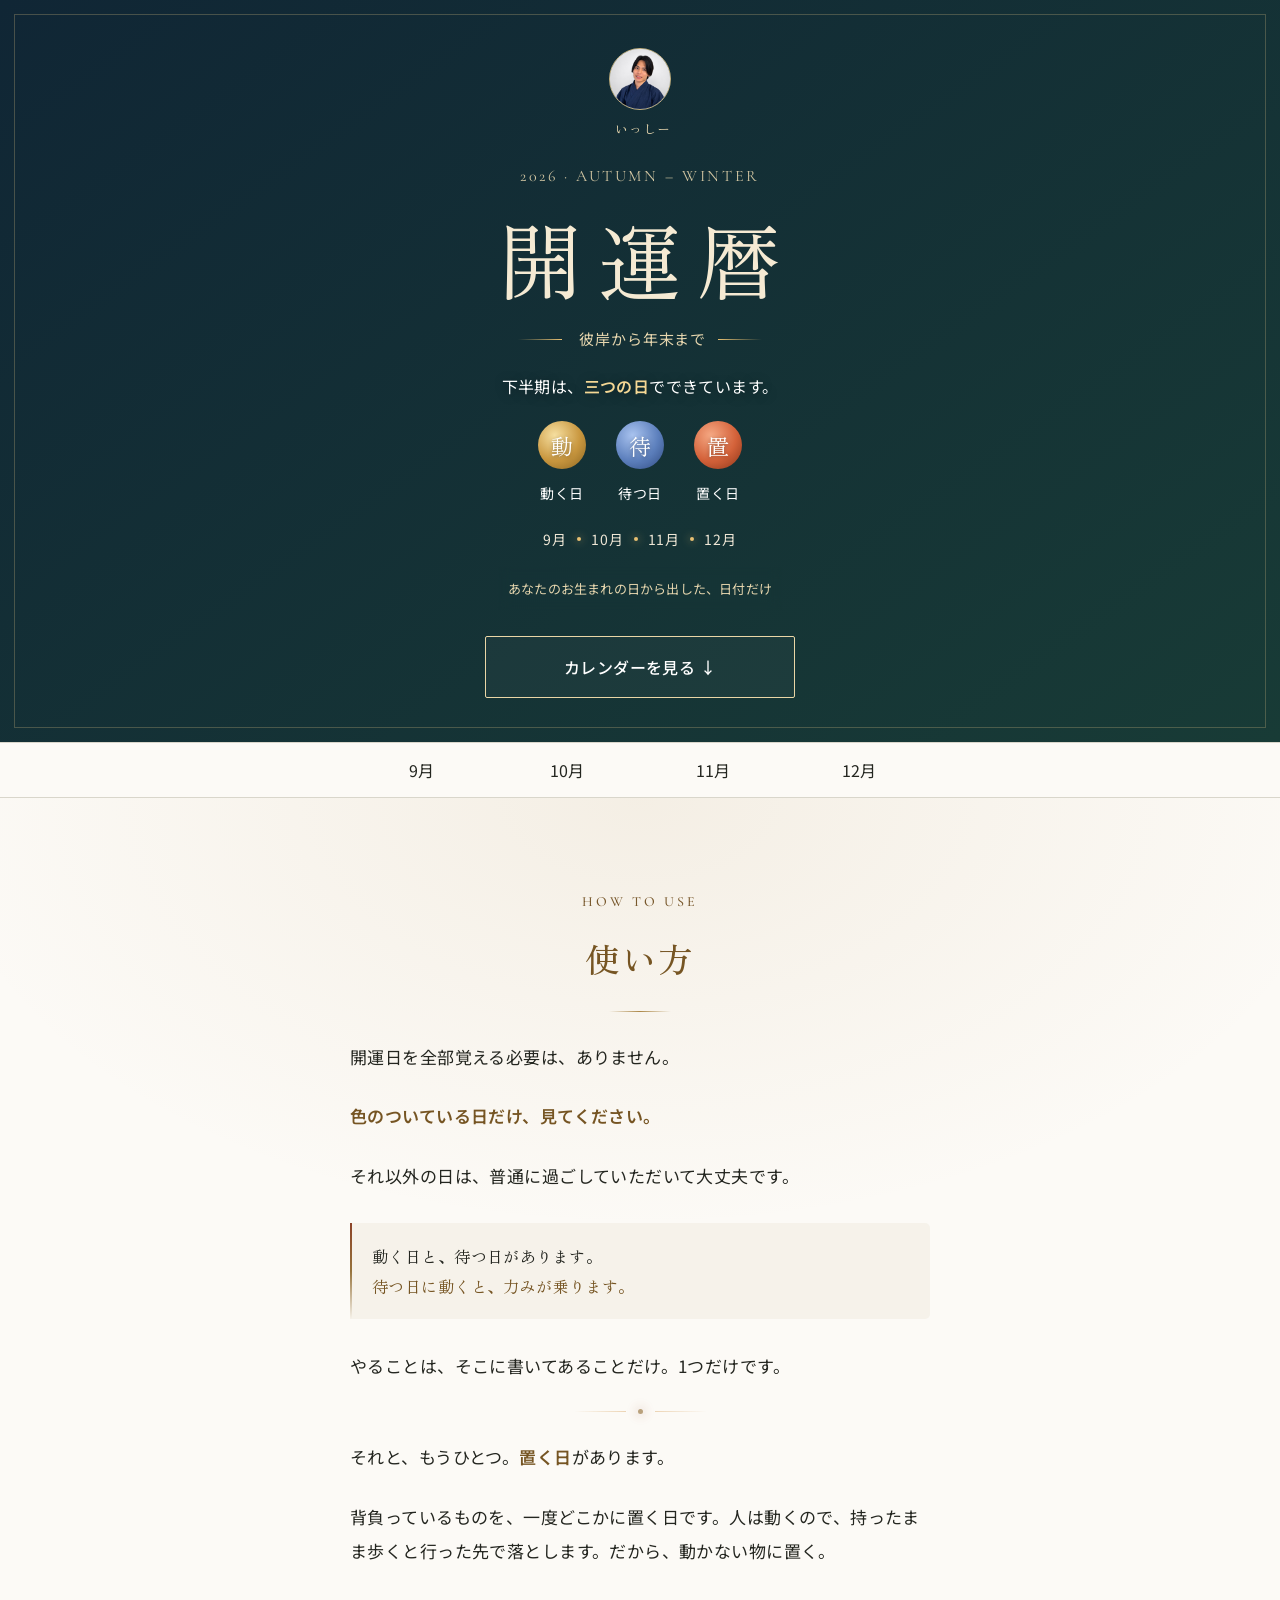
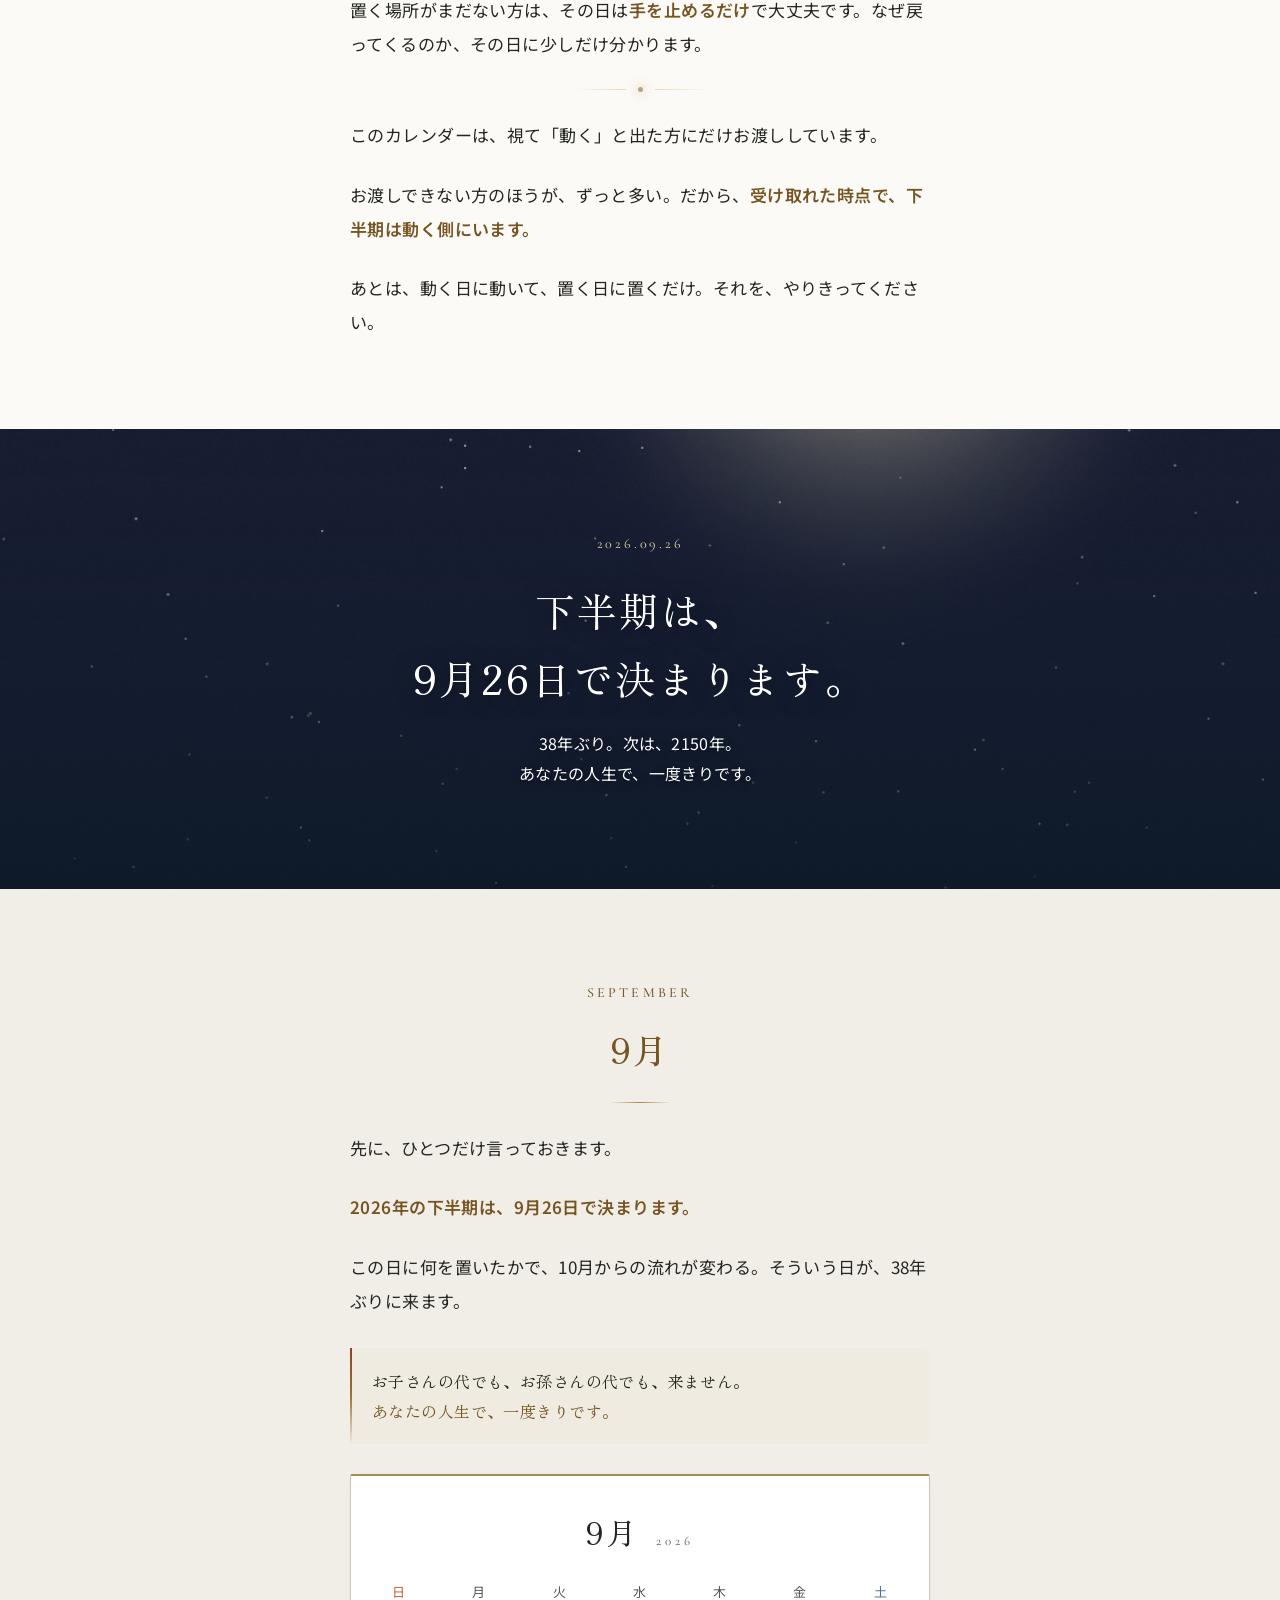
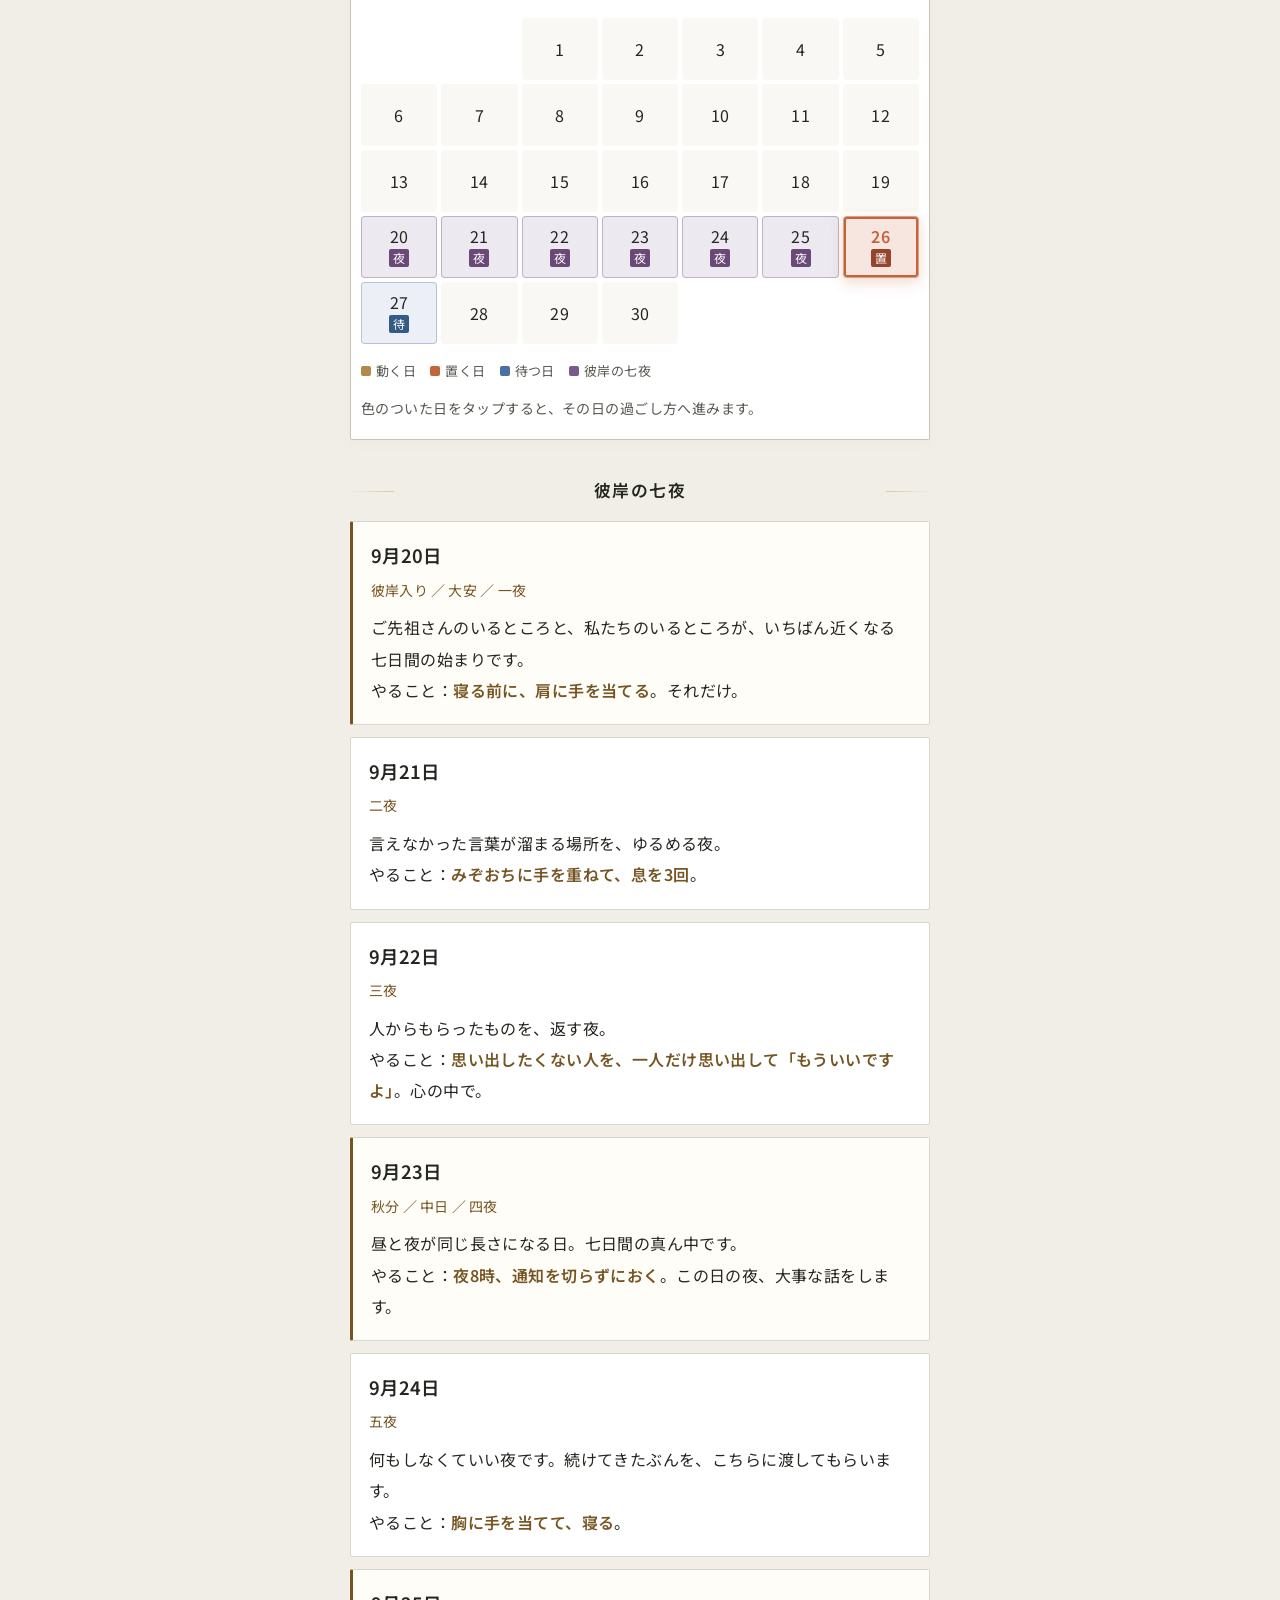
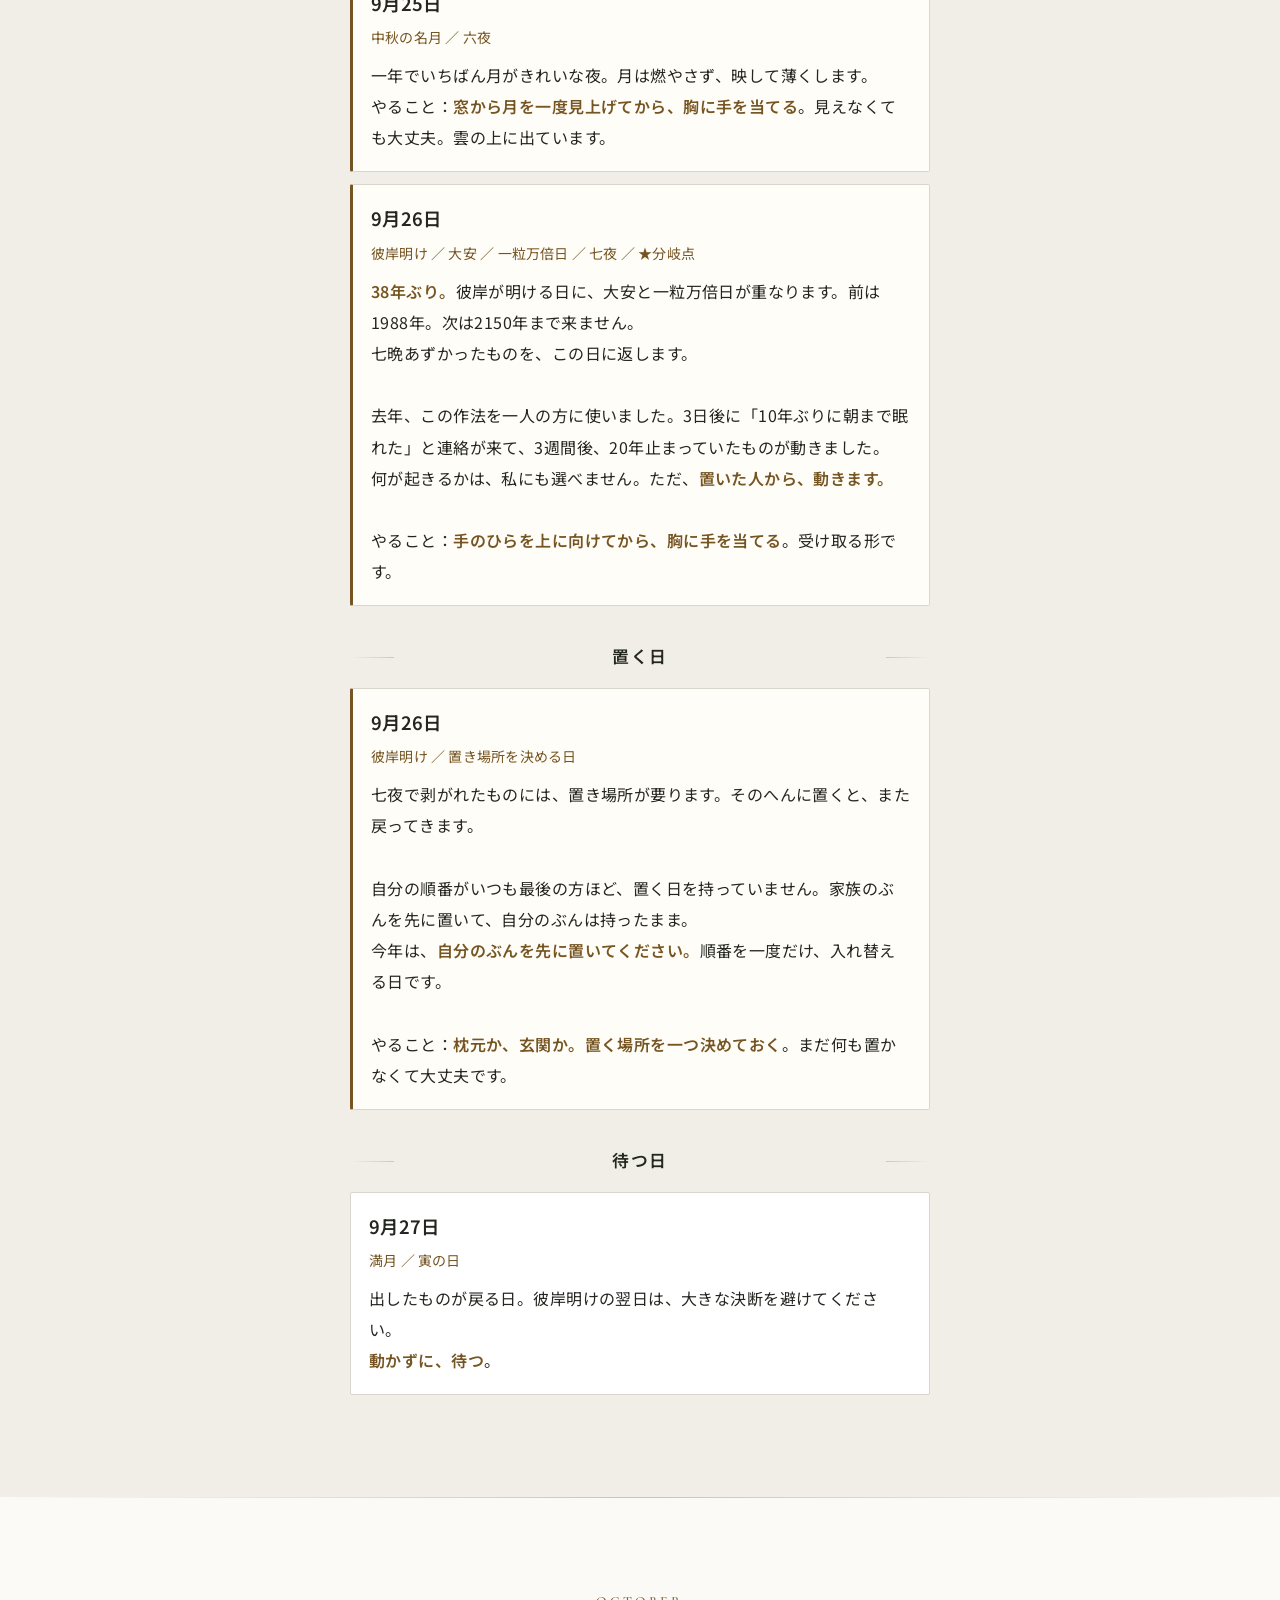
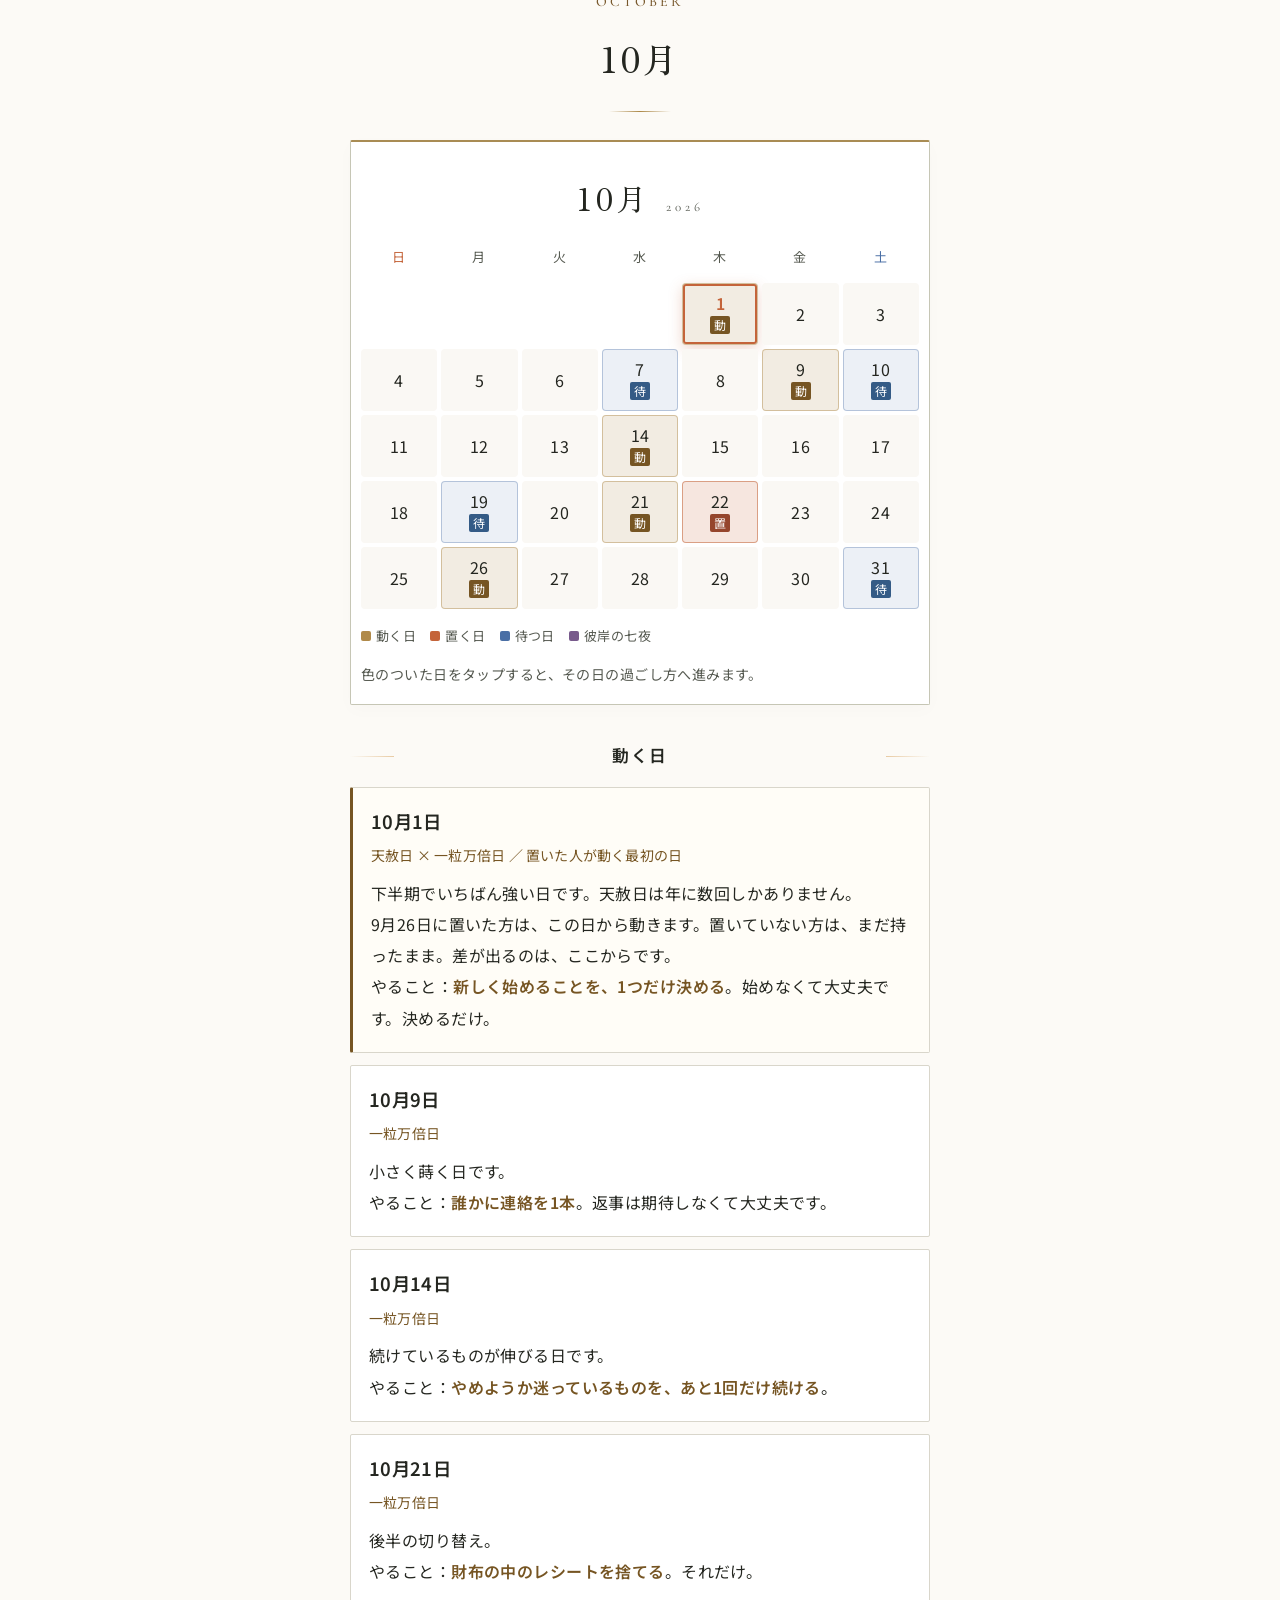
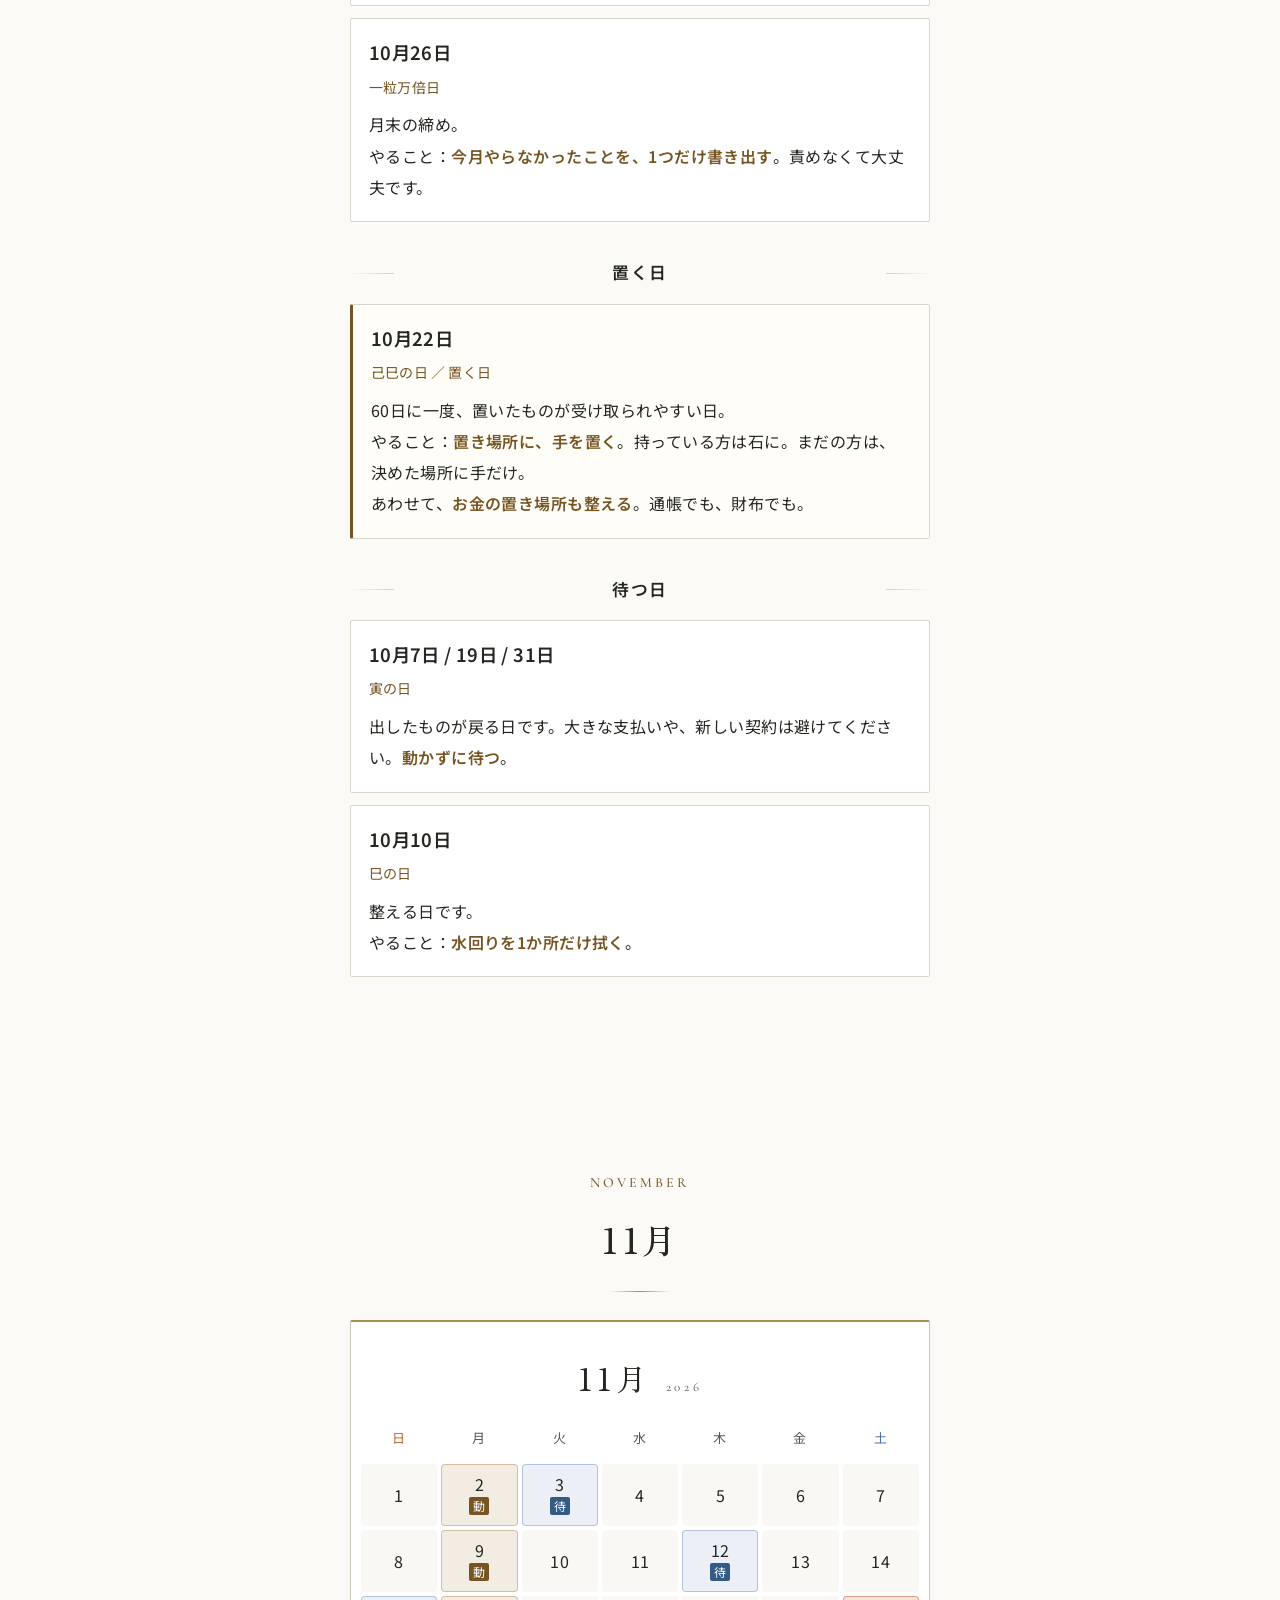
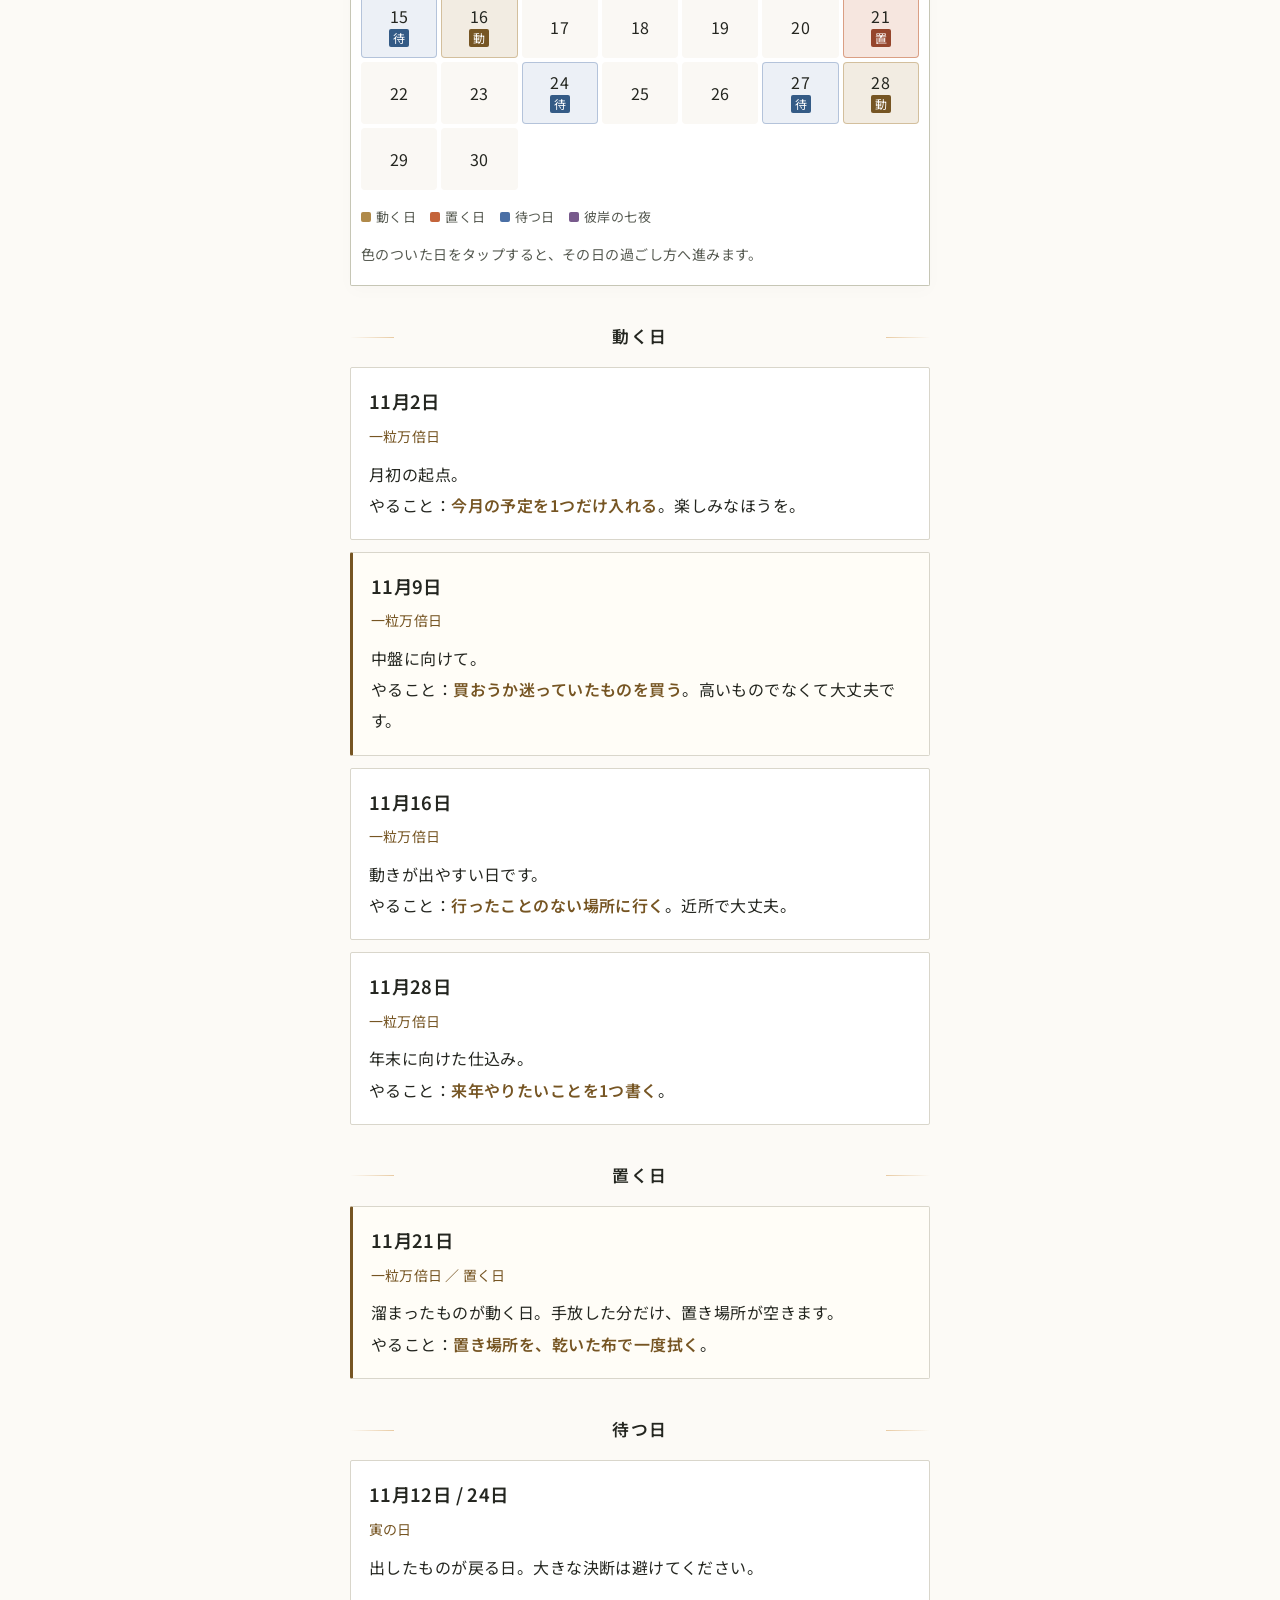
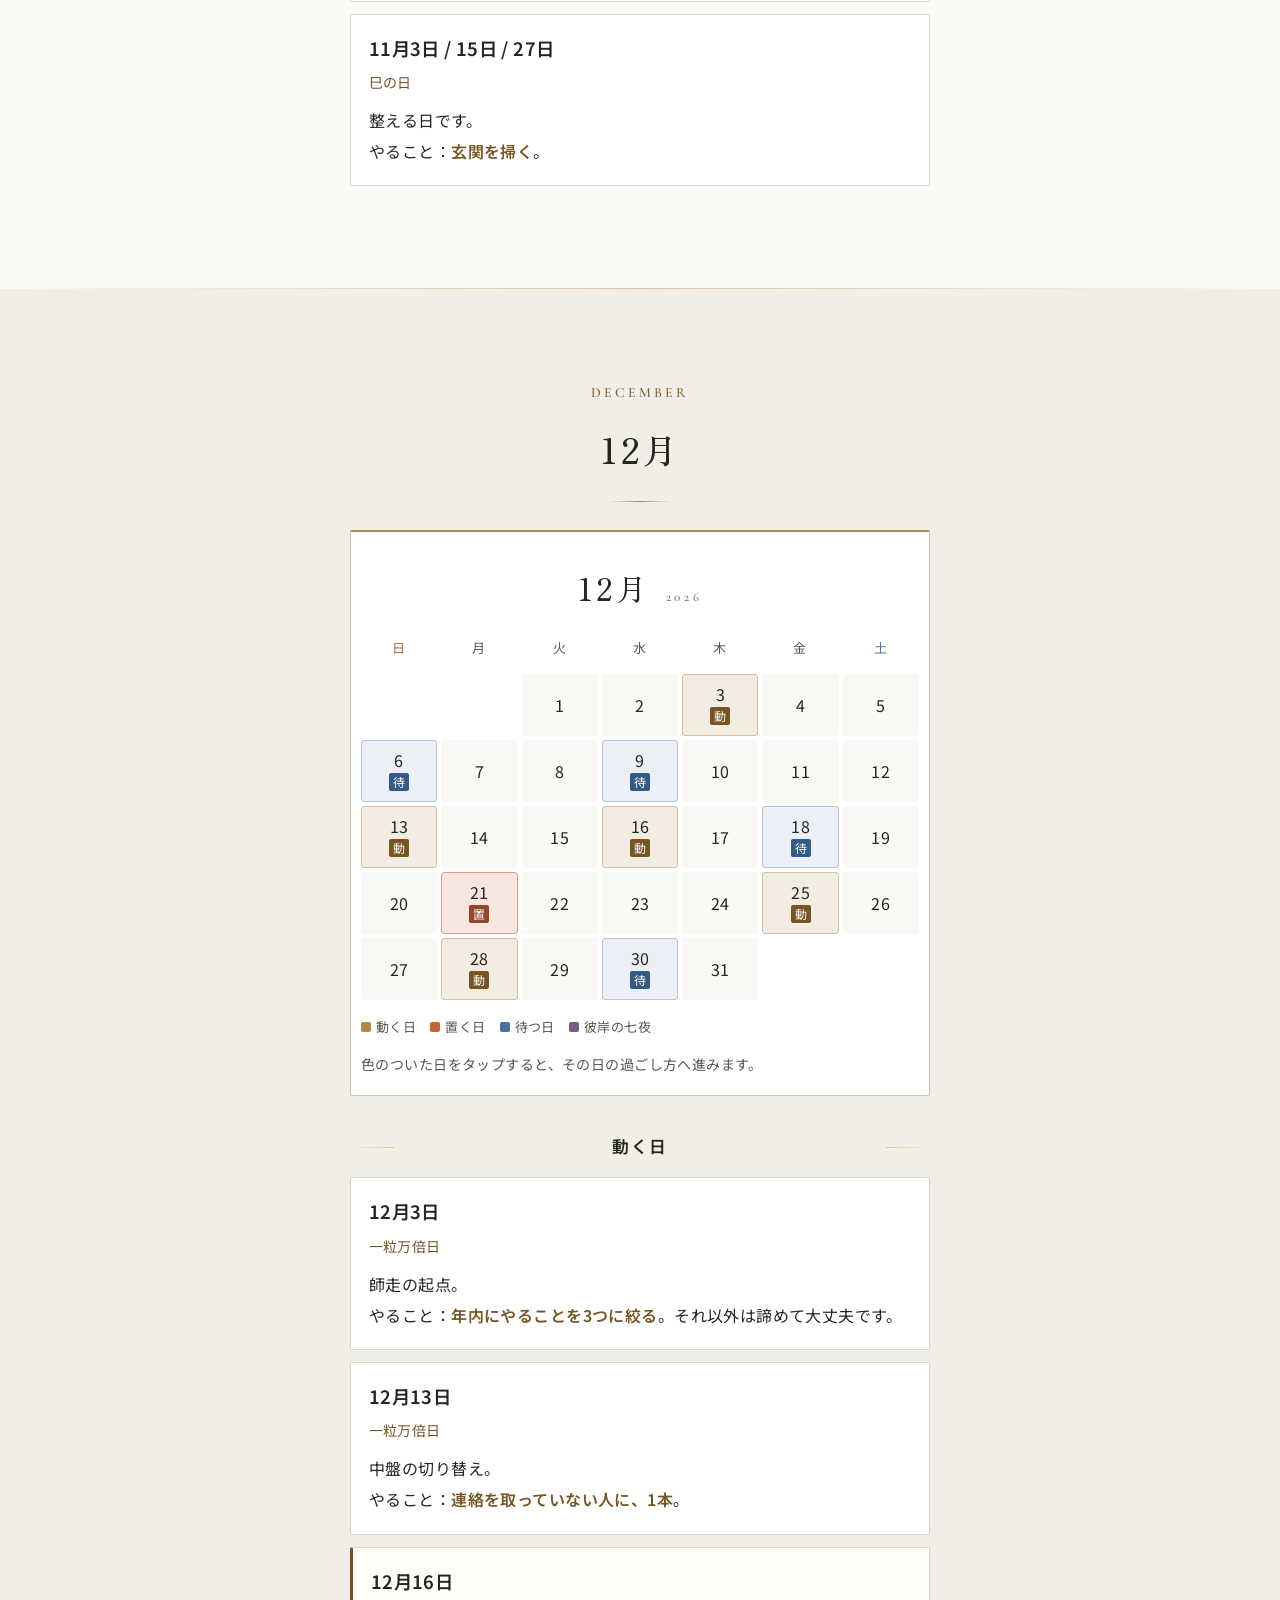
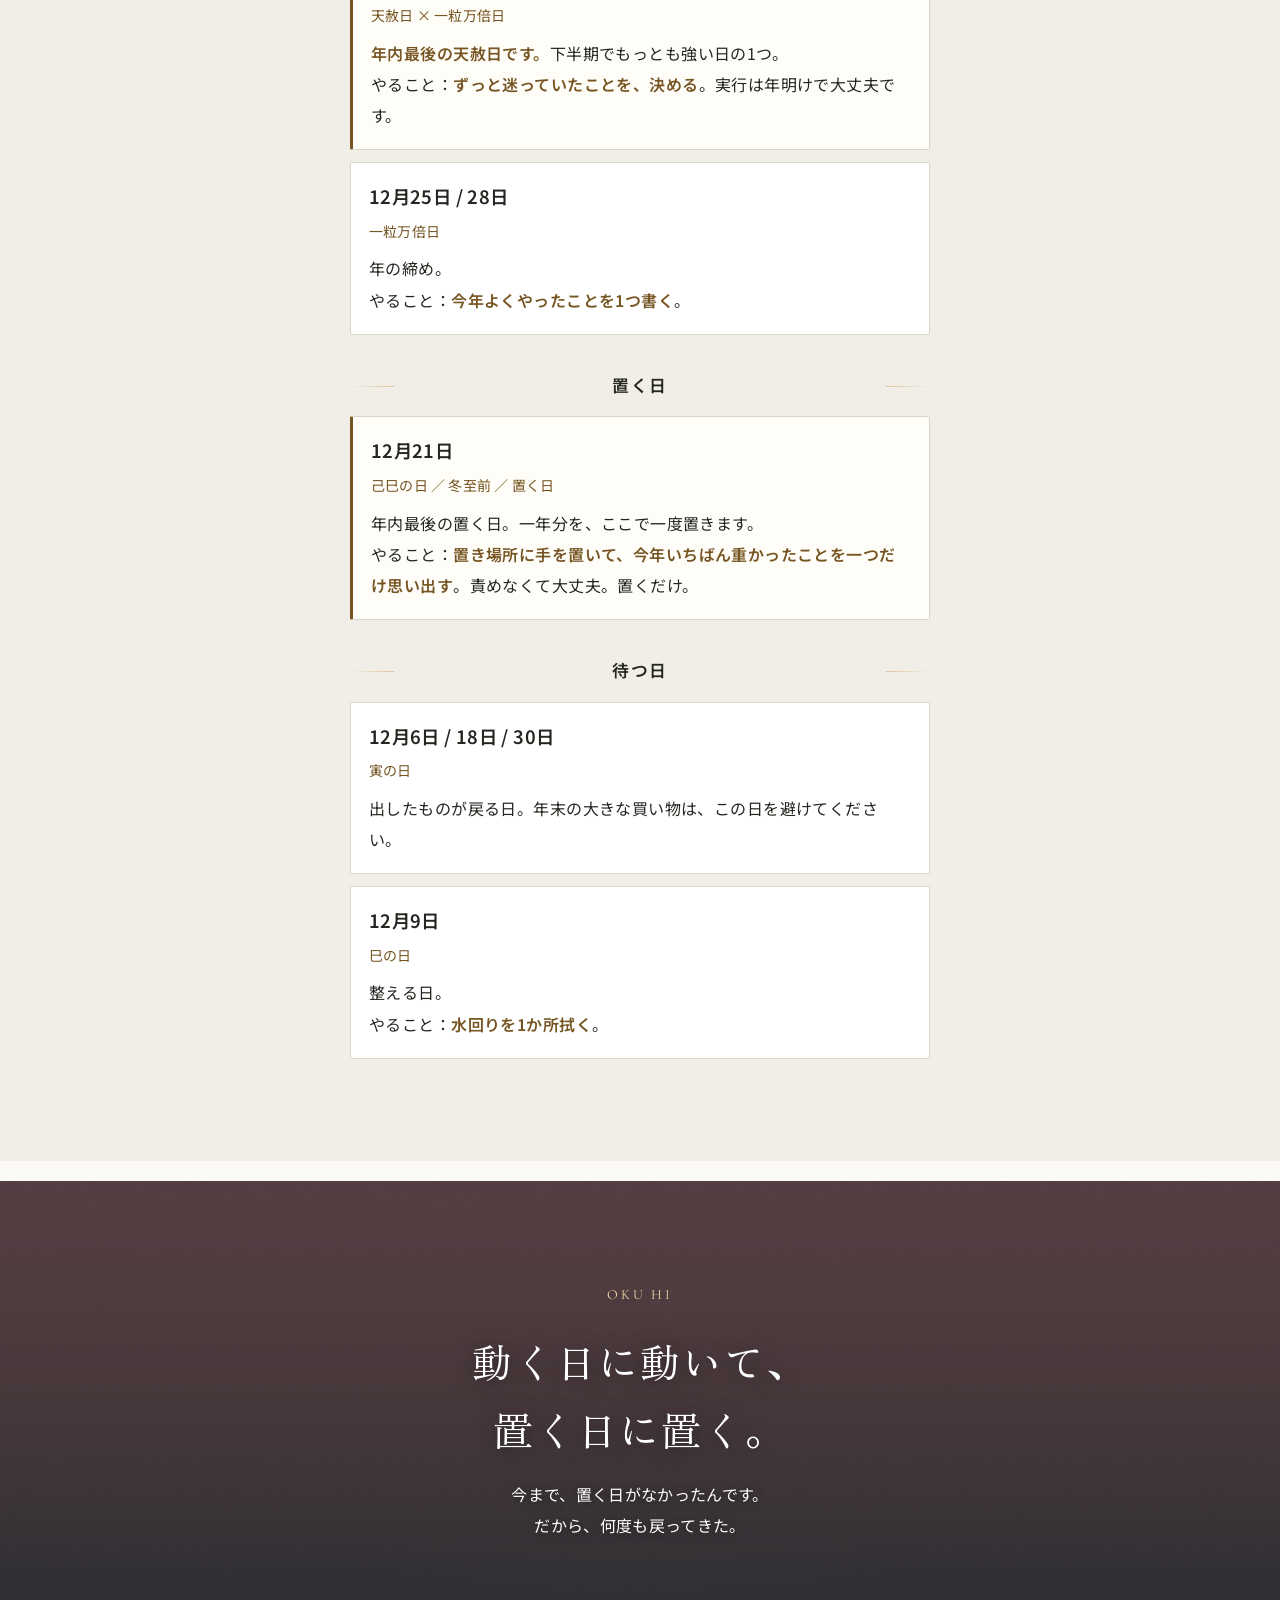
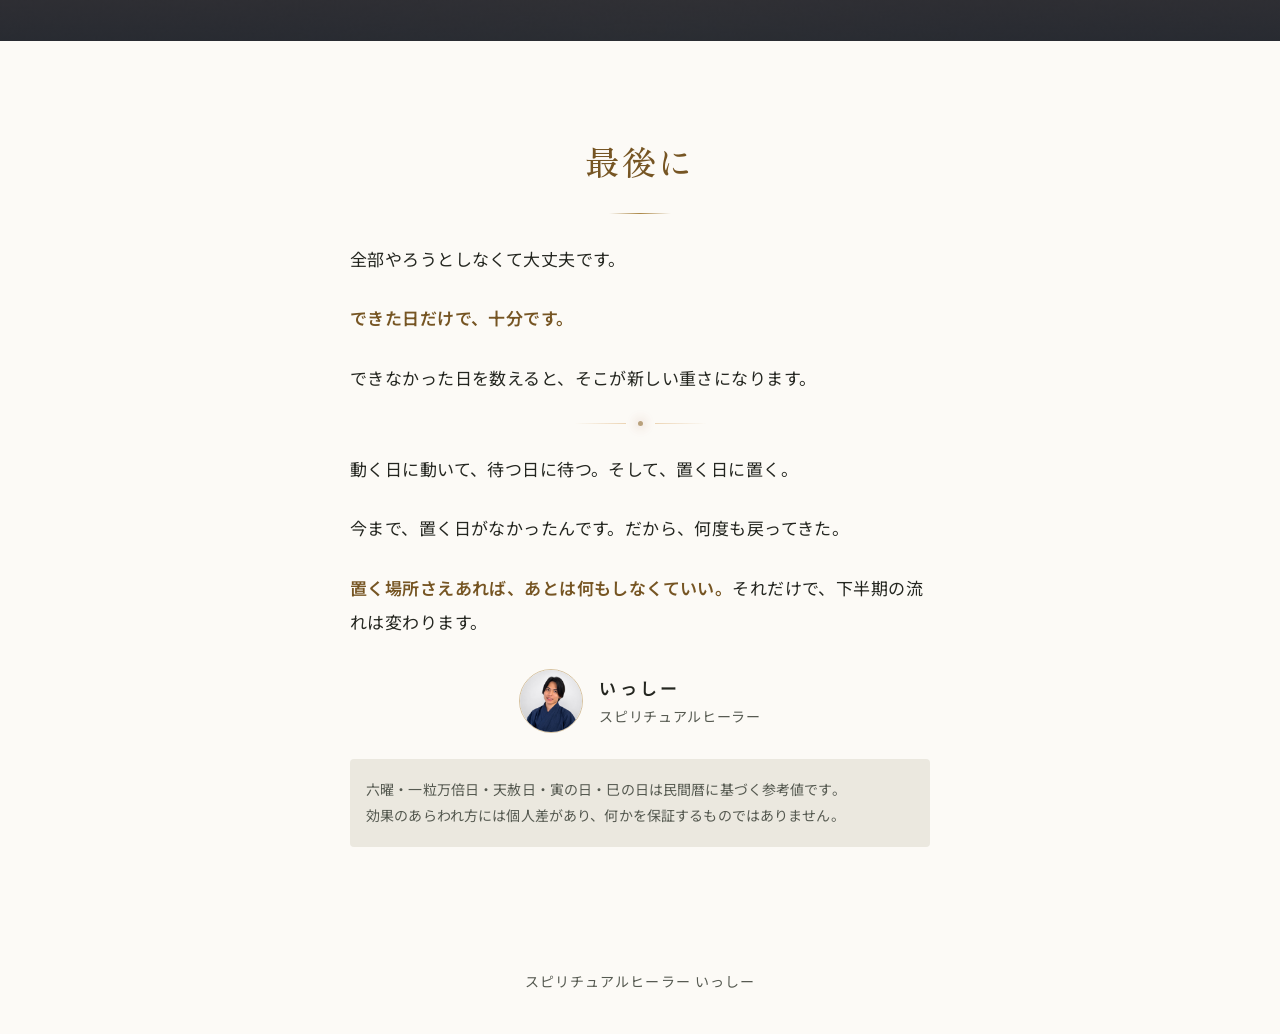
==== commit d941a7ff: "Add crystal editorial imagery, refined typography and accessible motion across LPs" ====
--- a/calendar/index.html
+++ b/calendar/index.html
@@ -387,6 +387,8 @@
 </style>
 <link rel="stylesheet" href="../mobile-design.css?v=20260905-2">
 <script src="../mobile-design.js?v=20260905-2" defer></script>
+<link rel="stylesheet" href="../luxury-design.css?v=20260905-1">
+<script src="../luxury-motion.js?v=20260905-1" defer></script>
 </head><body class="page-calendar">
 <a class="skip-link" href="#month-9">カレンダーへ移動</a>
 <div class="prog" id="pg"></div>
--- a/luxury-design.css
+++ b/luxury-design.css
@@ -0,0 +1,120 @@
+/* Crystal collection: typography, restrained gold and finite motion.
+   No content depends on JavaScript or a completed animation to be visible. */
+:root {
+ --serif:"Zen Old Mincho","Hiragino Mincho ProN","Yu Mincho",serif;
+ --latin:"Cormorant Garamond",Georgia,serif;
+ --sans:"Noto Sans JP","Hiragino Sans","Yu Gothic",sans-serif;
+ --ink:#0d2131;--gold:#d8b977;--gold-dark:#78582c;
+ --motion-ease:cubic-bezier(.22,.68,.2,1);
+}
+body{font-feature-settings:normal;line-height:2;letter-spacing:.025em}
+h1,h2,h3,.hero-lead{font-family:var(--serif);font-weight:500;font-feature-settings:"palt" 1}
+h2{font-size:clamp(1.6rem,6.6vw,2.15rem);line-height:1.75;letter-spacing:.085em}
+.eb,.collection-name,.lat{font-family:var(--latin);font-size:.875rem;letter-spacing:.22em;font-weight:500}
+.eb{color:var(--gold-dark)}
+.brand-line{padding-block:18px;font-size:.8125rem}
+.brand-line span:first-child{font-size:1.15rem;letter-spacing:.18em}
+.hero-copy h1{font-weight:400}
+.hero-copy .eyebrow{font-size:.875rem;letter-spacing:.16em}
+.offer-line b,.bar-price b,.pr .nw{font-family:var(--latin);font-weight:500;font-variant-numeric:lining-nums tabular-nums}
+.offer-line small,.bar-price small,.pr .nw small{font-family:var(--sans);font-weight:400}
+.offer-line b{font-size:3rem}.bar-price b{font-size:1.65rem}.pr .nw{font-size:clamp(3.5rem,14vw,4.5rem)}
+section{padding-block:68px}
+.rl{width:62px!important;background:linear-gradient(90deg,transparent,#ac8848,transparent)!important}
+.phb,.phw{border-radius:2px;box-shadow:0 15px 38px #17222a0d}
+.ph2{gap:14px}.ph .cap,.cap{padding-top:14px}
+.fb{min-height:390px;background-attachment:scroll}
+.fb::before{background:linear-gradient(180deg,#0b1b2b55,#071725cc)}
+.fb h3{font-weight:400;font-size:clamp(1.85rem,7vw,2.5rem);line-height:1.7}
+.fb .k{font-family:var(--latin);font-size:.875rem;letter-spacing:.2em}
+.fb .in{padding-block:70px}
+.cta,.bar a{border-radius:2px;background:linear-gradient(110deg,#9c7a3d,#765523);border:1px solid #9b793e;box-shadow:0 6px 22px #3b2b1715;transition:background-color .2s,box-shadow .2s,transform .2s}
+.cta{font-weight:500;letter-spacing:.06em}
+.cta:active,.bar a:active,.calendar-start:active{transform:scale(.985)}
+.cta span[aria-hidden],.calendar-start span[aria-hidden]{transition:transform .25s}
+.cta:hover span[aria-hidden],.calendar-start:hover span[aria-hidden]{transform:translateY(3px)}
+.page-nav a{transition:background-color .25s,color .25s}
+.page-nav a[aria-current="location"]{box-shadow:inset 0 -2px 0 var(--gold-dark);border-radius:0}
+.pr{border-radius:2px;border-top-width:2px;box-shadow:0 18px 55px #1423310b}
+.bar{transition:transform .35s var(--motion-ease),visibility .35s}
+details summary{font-weight:500}
+details[open] summary{color:var(--gold-dark)}
+a:focus-visible,summary:focus-visible{outline-color:#497d9e}
+
+/* Editorial cover. Text is HTML, never baked into the generated artwork. */
+.sales-hero{display:block;max-width:960px;padding:0;background:#091a2a;color:#f4ecde}
+.sales-hero .brand-line{margin:0;border-color:#d8b97740;color:#e0d1b4}
+.luxury-stage{position:relative;isolation:isolate;overflow:hidden}
+.sales-hero .hero-copy{position:absolute;inset:0 0 auto;z-index:2;padding:34px 20px 0;pointer-events:none;text-shadow:0 2px 24px #03101b}
+.collection-name{margin:0 0 14px;color:#e6c995;line-height:1.4}
+.sales-hero .hero-copy .eyebrow{margin-bottom:12px;font-size:.8125rem;color:#f4e4c5;letter-spacing:.12em}
+.sales-hero .hero-copy h1{font-size:clamp(3.2rem,14vw,5.8rem);line-height:1.25;letter-spacing:.13em;margin:0 0 14px;text-indent:.13em}
+.sales-hero .hero-lead{font-size:clamp(1.1rem,4.4vw,1.45rem);letter-spacing:.09em;color:#f7eddd}
+.sales-hero .hero-product{margin:0;border-radius:0;background:#091a2a;overflow:hidden}
+.hero-image-window{overflow:hidden;position:relative;padding-top:max(0px,calc(16rem - 65vw))}
+@supports(width:1cqw){.luxury-stage{container-type:inline-size}.hero-image-window{padding-top:max(0px,calc(16rem - 65cqw))}}
+.sales-hero .hero-product img{width:100%;aspect-ratio:1122/1402;object-fit:cover}
+.sales-hero .hero-product figcaption{font-family:var(--sans);font-size:.8125rem;line-height:1.75;color:#d0d7df;padding:12px 22px;background:#091a2a;text-align:center}
+.sales-hero .hero-offer{padding:32px 24px 38px;background:#091a2a;color:#eee5d4;border-top:1px solid #d8b97740}
+.sales-hero .hero-offer>p:first-child{font-family:var(--serif);font-size:1.1rem;line-height:1.95;letter-spacing:.05em}
+.sales-hero .offer-line b{color:#fff1d3;font-size:3.4rem}
+.sales-hero .offer-line>span,.sales-hero .offer-meta{color:#d6d9de}
+.sales-hero .hero-offer .cta{background:linear-gradient(105deg,#eed8ac,#c5a368);color:#172333;border-color:#e0bf80;box-shadow:none}
+.sales-hero .hero-offer .cta:hover{background:#efd9b0}
+.page-sales .fb.person::before{background:linear-gradient(90deg,#081a29df,#081a296b)}
+
+/* Same collection, quieter reading surfaces. */
+.guide-hero{background:#f6f3ed;border-bottom:1px solid #d6c7aa}
+.guide-hero .brand-line{border-bottom-color:#d6c7aa}
+.guide-hero .hero-copy{padding-top:40px;padding-bottom:30px}
+.guide-hero .hero-copy h1{font-weight:400;font-size:clamp(2.4rem,10vw,3.8rem);line-height:1.5;letter-spacing:.085em}
+.guide-hero .eyebrow{font-family:var(--latin);letter-spacing:.2em;color:#795c32}
+.guide-photo{border-radius:2px;box-shadow:0 10px 30px #192a3214}
+.guide-first{padding-top:32px;padding-bottom:34px}
+.guide-first .eyebrow{font-family:var(--serif);font-size:1.1rem;letter-spacing:.08em}
+.guide-first li{padding:10px 0;border-bottom:1px solid #d6c7aa80}
+.guide-first li::before{font-family:var(--latin);font-size:1.3rem;border:0;border-radius:0;border-right:1px solid #b5a079;width:36px;height:28px}
+.st2 .n{font-family:var(--latin);font-size:1.5rem;border-color:#bcaa85}
+.page-calendar .calendar-hero{background:linear-gradient(145deg,#102635,#183b36);padding-top:48px;padding-bottom:44px}
+.hero.calendar-hero .kj.gold{font-weight:400;font-size:clamp(3.4rem,15vw,5.2rem);letter-spacing:.2em;text-indent:.2em}
+.calendar-hero .ym{font-family:var(--latin);font-size:1rem;letter-spacing:.16em}
+.calendar-hero .chip b{font-family:var(--serif);font-weight:400}
+.calendar-start{border-radius:2px;transition:background-color .25s,transform .25s}
+.calendar-start:hover{background:#ffffff12}
+.cg{border-radius:2px;border-top:2px solid #a98c54;padding-top:26px}
+.cg-t{font-family:var(--serif);font-weight:400;font-size:1.9rem}
+.cal .rw,.cal .rw.top{border-radius:2px}
+.cg-d{transition:background-color .2s,box-shadow .2s}
+.cal .rw:target{background:#fff8e9}
+
+@media(min-width:760px){
+ section{padding-block:90px}
+ .sales-hero{max-width:1080px;display:grid;grid-template-columns:1.15fr 1fr;align-items:center}
+ .sales-hero .brand-line{grid-column:1/-1;padding-inline:30px}
+ .luxury-stage{grid-column:1;grid-row:2}
+ .sales-hero .hero-copy{padding-top:38px}
+ .sales-hero .hero-copy h1{font-size:4.2rem}
+ .sales-hero .hero-product{margin:0}
+ .sales-hero .hero-offer{grid-column:2;grid-row:2;border-top:0;padding:40px 30px}
+ .sales-hero .hero-offer>p:first-child{font-size:1.25rem;margin-bottom:30px}
+ .sales-hero .offer-line b{font-size:4rem}
+ .hero-offer .cta{margin-top:30px}
+ .fb{min-height:460px}.fb .in{padding-block:88px}
+}
+@media(max-width:359px){
+ .sales-hero .hero-copy{padding-top:26px}.collection-name{margin-bottom:10px}
+ .sales-hero .hero-copy h1{font-size:2.9rem}.sales-hero .hero-lead{font-size:1rem}
+ .sales-hero .hero-offer{padding-inline:18px}.brand-line{gap:8px;font-size:.75rem}
+}
+/* Enlargement switches the cover back to normal flow so text cannot cover the product. */
+@media(max-width:279px){.sales-hero .hero-copy{position:static;padding-bottom:24px}.sales-hero .hero-copy h1{font-size:2.5rem}.hero-image-window{padding-top:0}}
+@media(prefers-reduced-motion:no-preference){
+ .luxury-stage::after{content:"";position:absolute;top:0;bottom:48px;left:-50%;width:36%;background:linear-gradient(90deg,transparent,#f0dab315,transparent);transform:skewX(-18deg);pointer-events:none;animation:crystal-light-pass 2600ms ease-out 300ms both}
+ @keyframes crystal-light-pass{from{transform:translateX(0) skewX(-18deg);opacity:0}25%{opacity:1}to{transform:translateX(450%) skewX(-18deg);opacity:0}}
+ details[open] .an{animation:crystal-answer-in 320ms ease-out}
+ @keyframes crystal-answer-in{from{opacity:.65;transform:translateY(-5px)}to{opacity:1;transform:none}}
+ .cal .rw:target{animation:crystal-date-focus 900ms ease-out}
+ @keyframes crystal-date-focus{from{box-shadow:0 0 0 6px #d8b97755}to{box-shadow:0 0 0 0 #d8b97700}}
+}
+@media(prefers-reduced-motion:reduce){html{scroll-behavior:auto}*,*::before,*::after{animation:none!important;transition:none!important}}
+@media print{.luxury-stage::after{display:none}.sales-hero .hero-copy{position:static}.sales-hero{display:block}.hero-image-window{max-height:400px}.sales-hero .hero-product img{object-fit:contain;max-height:400px}}
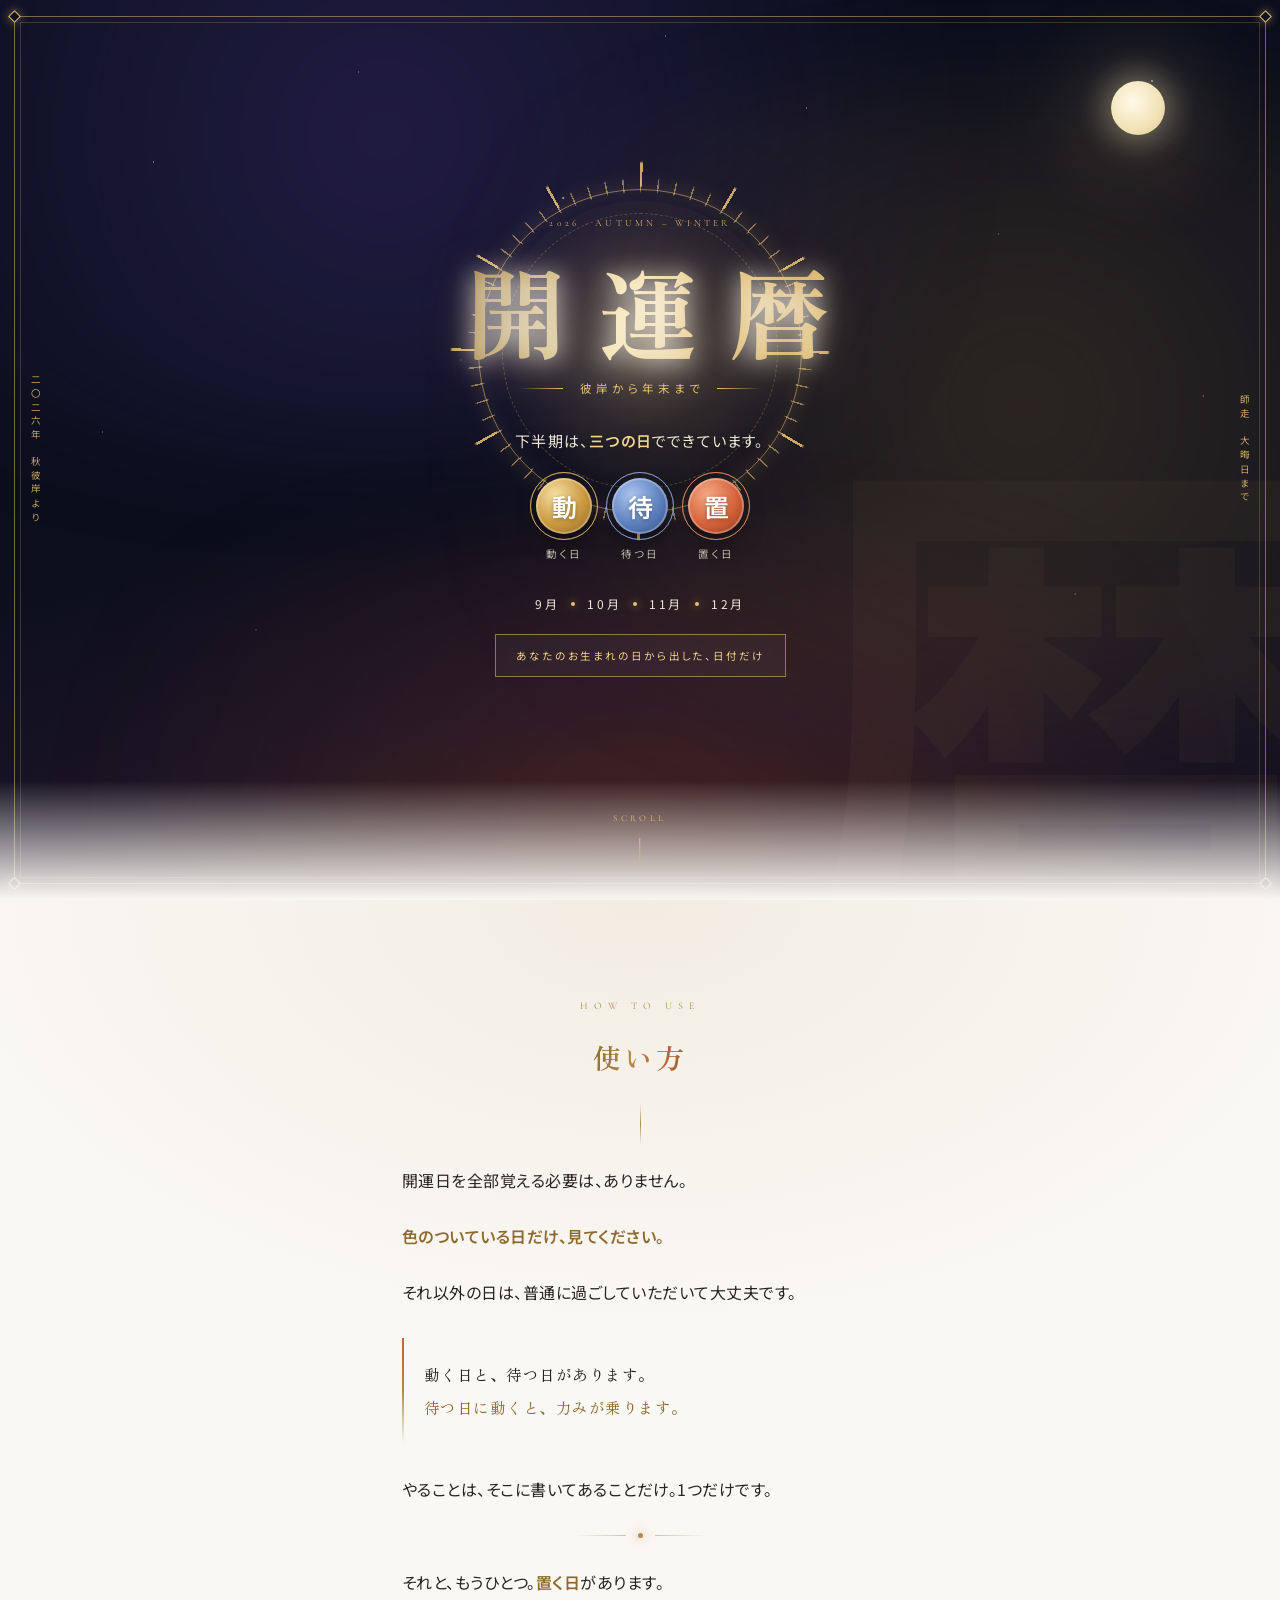
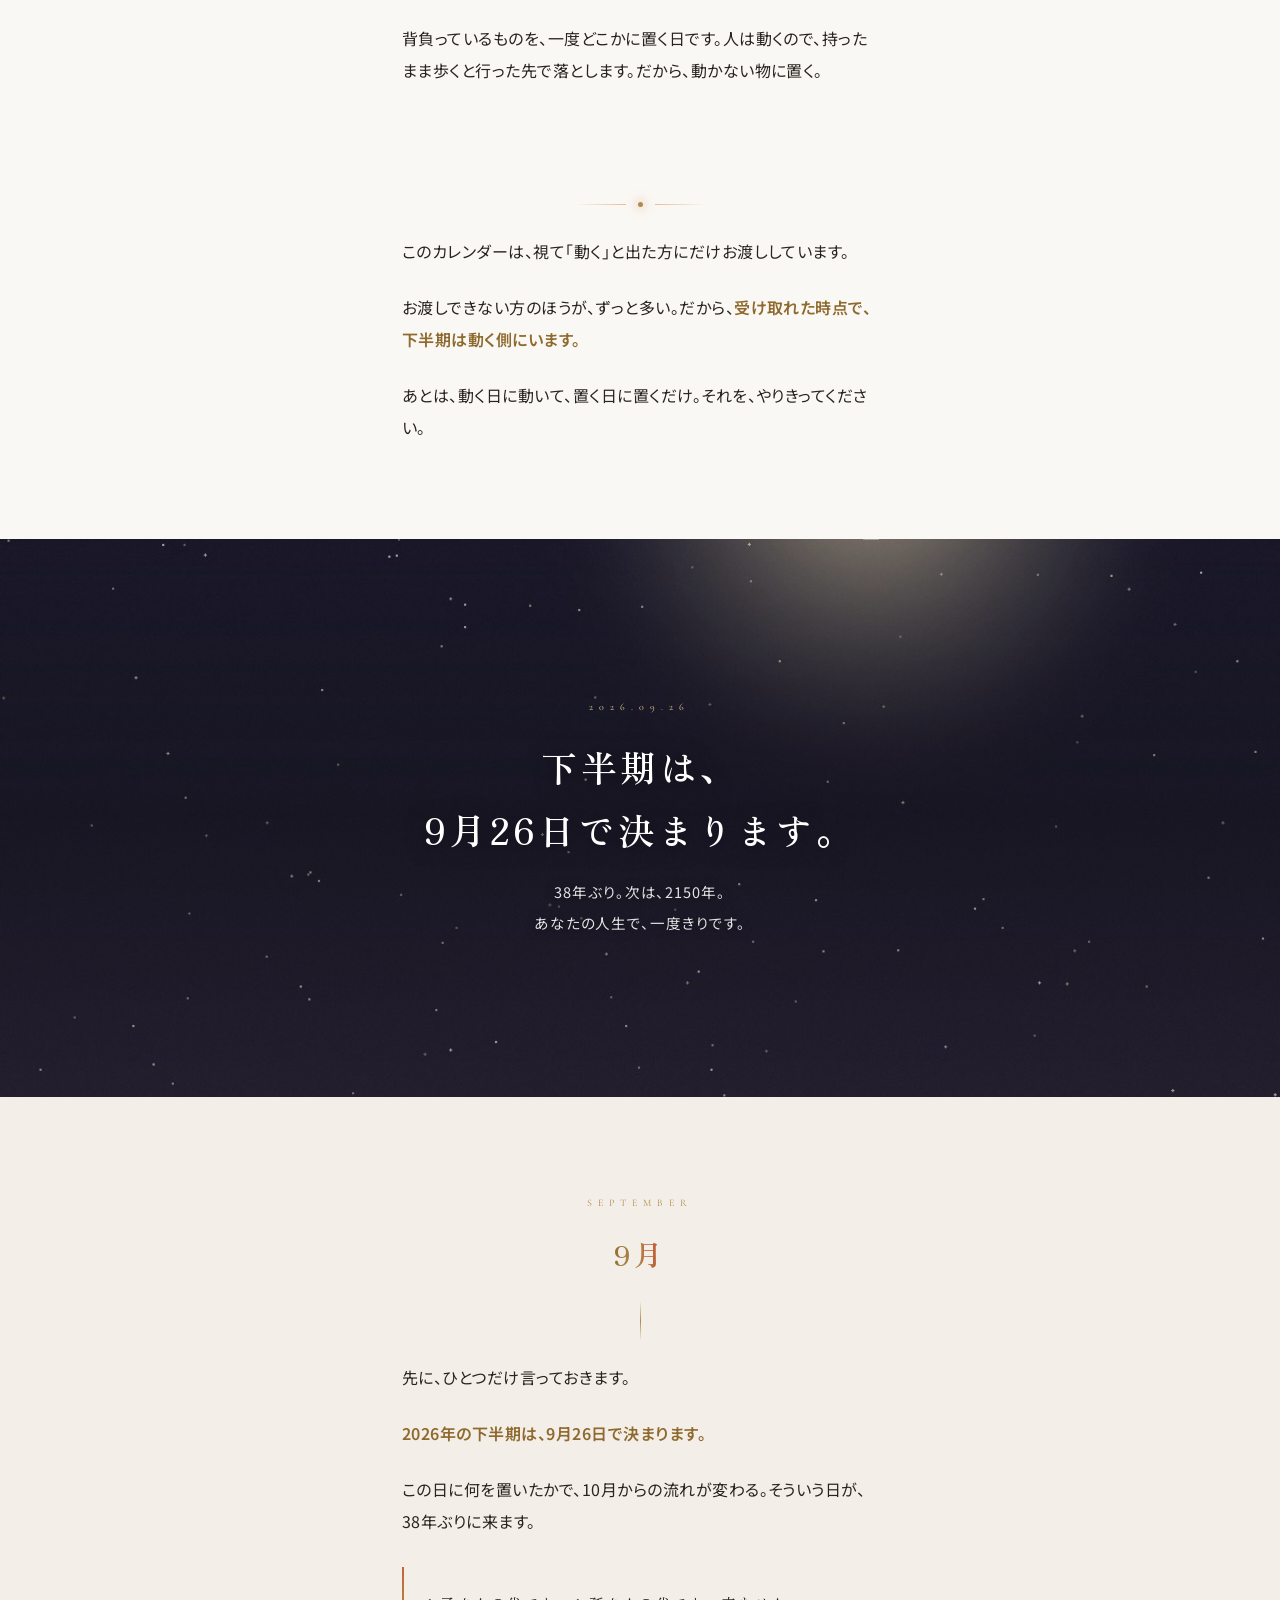
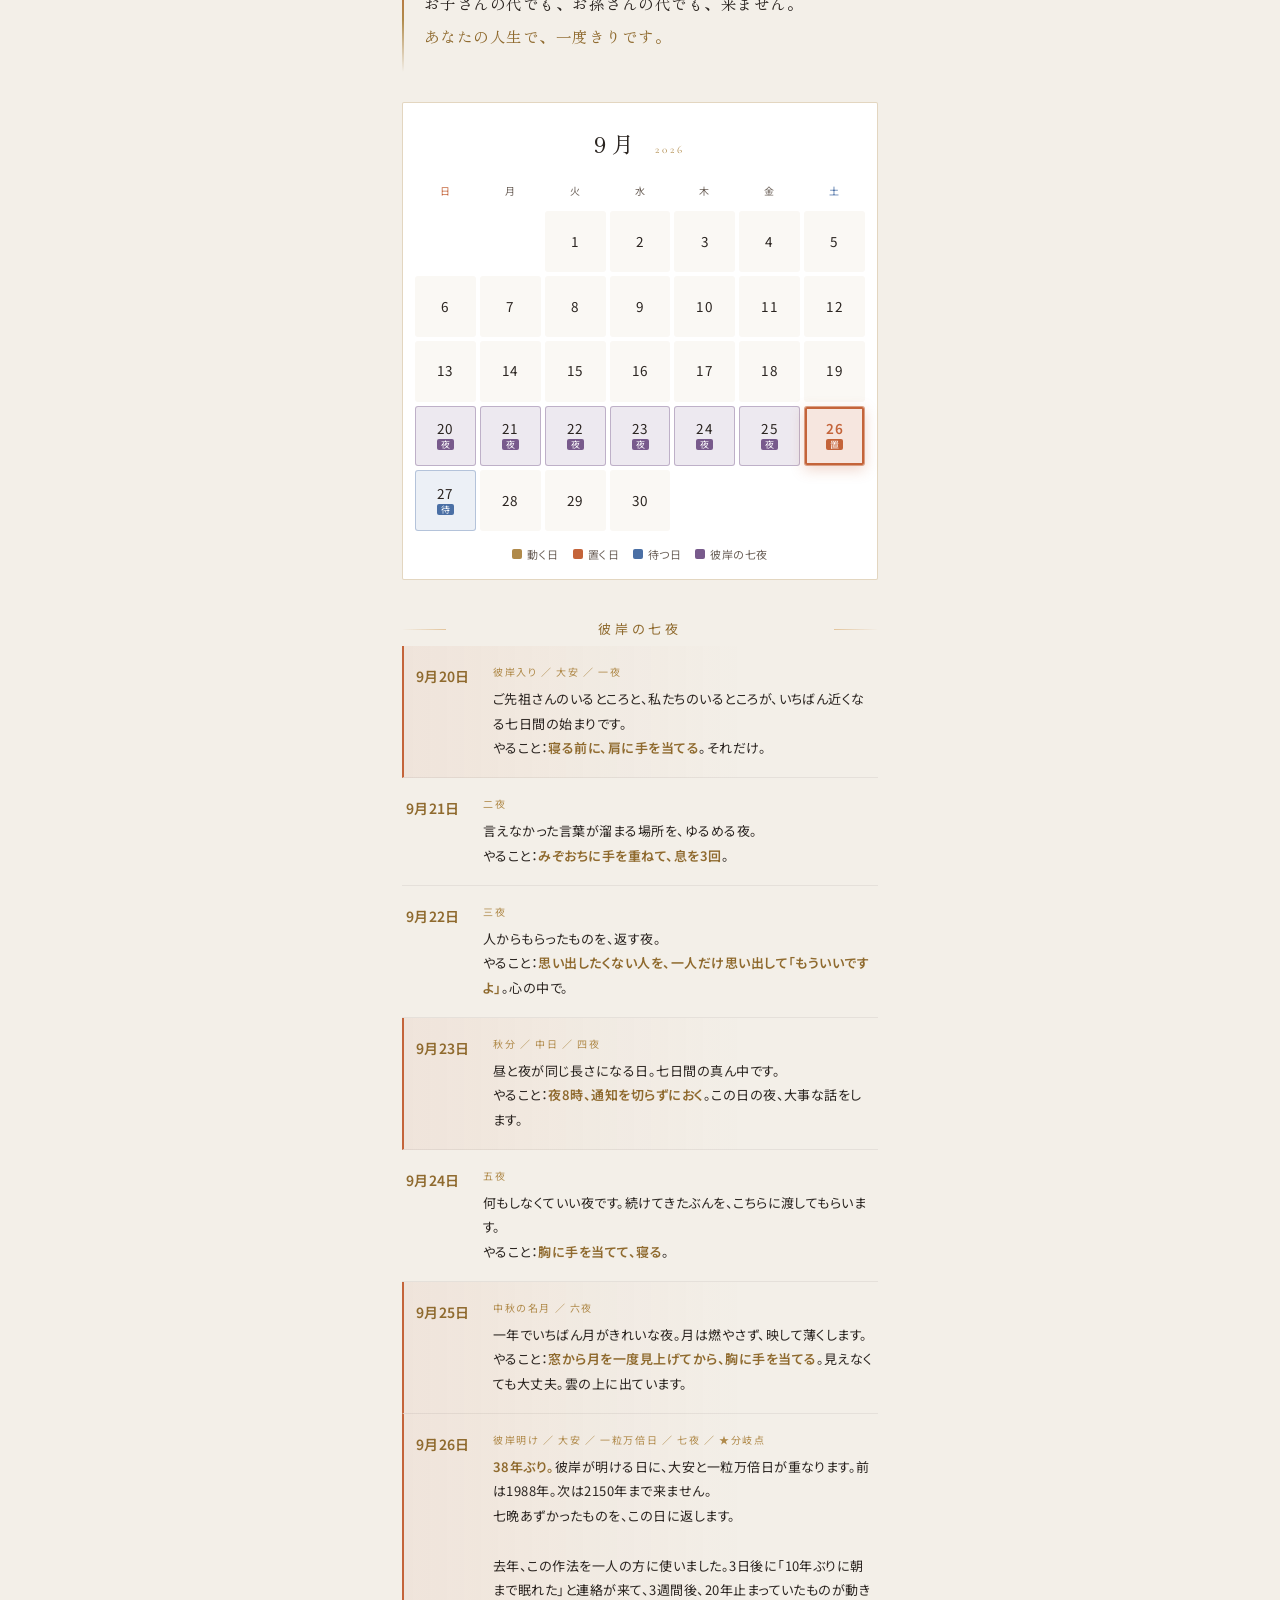
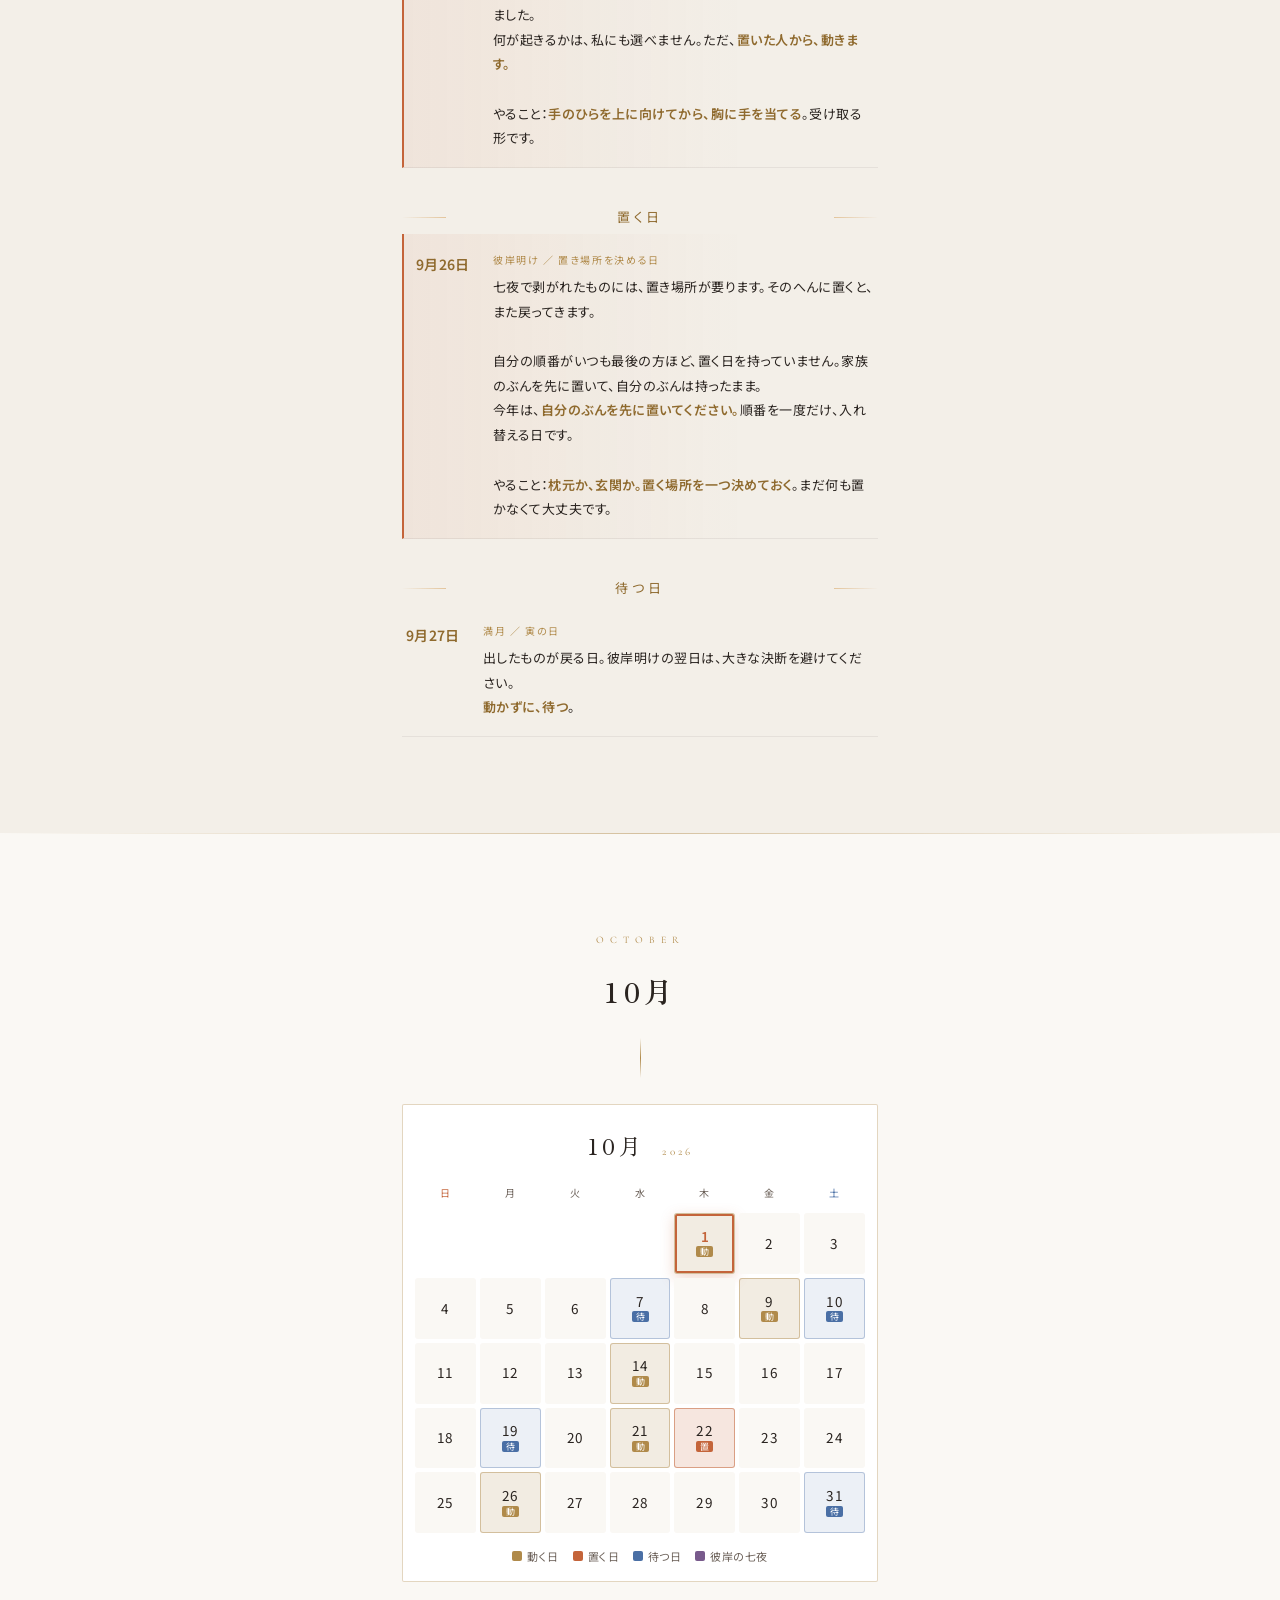
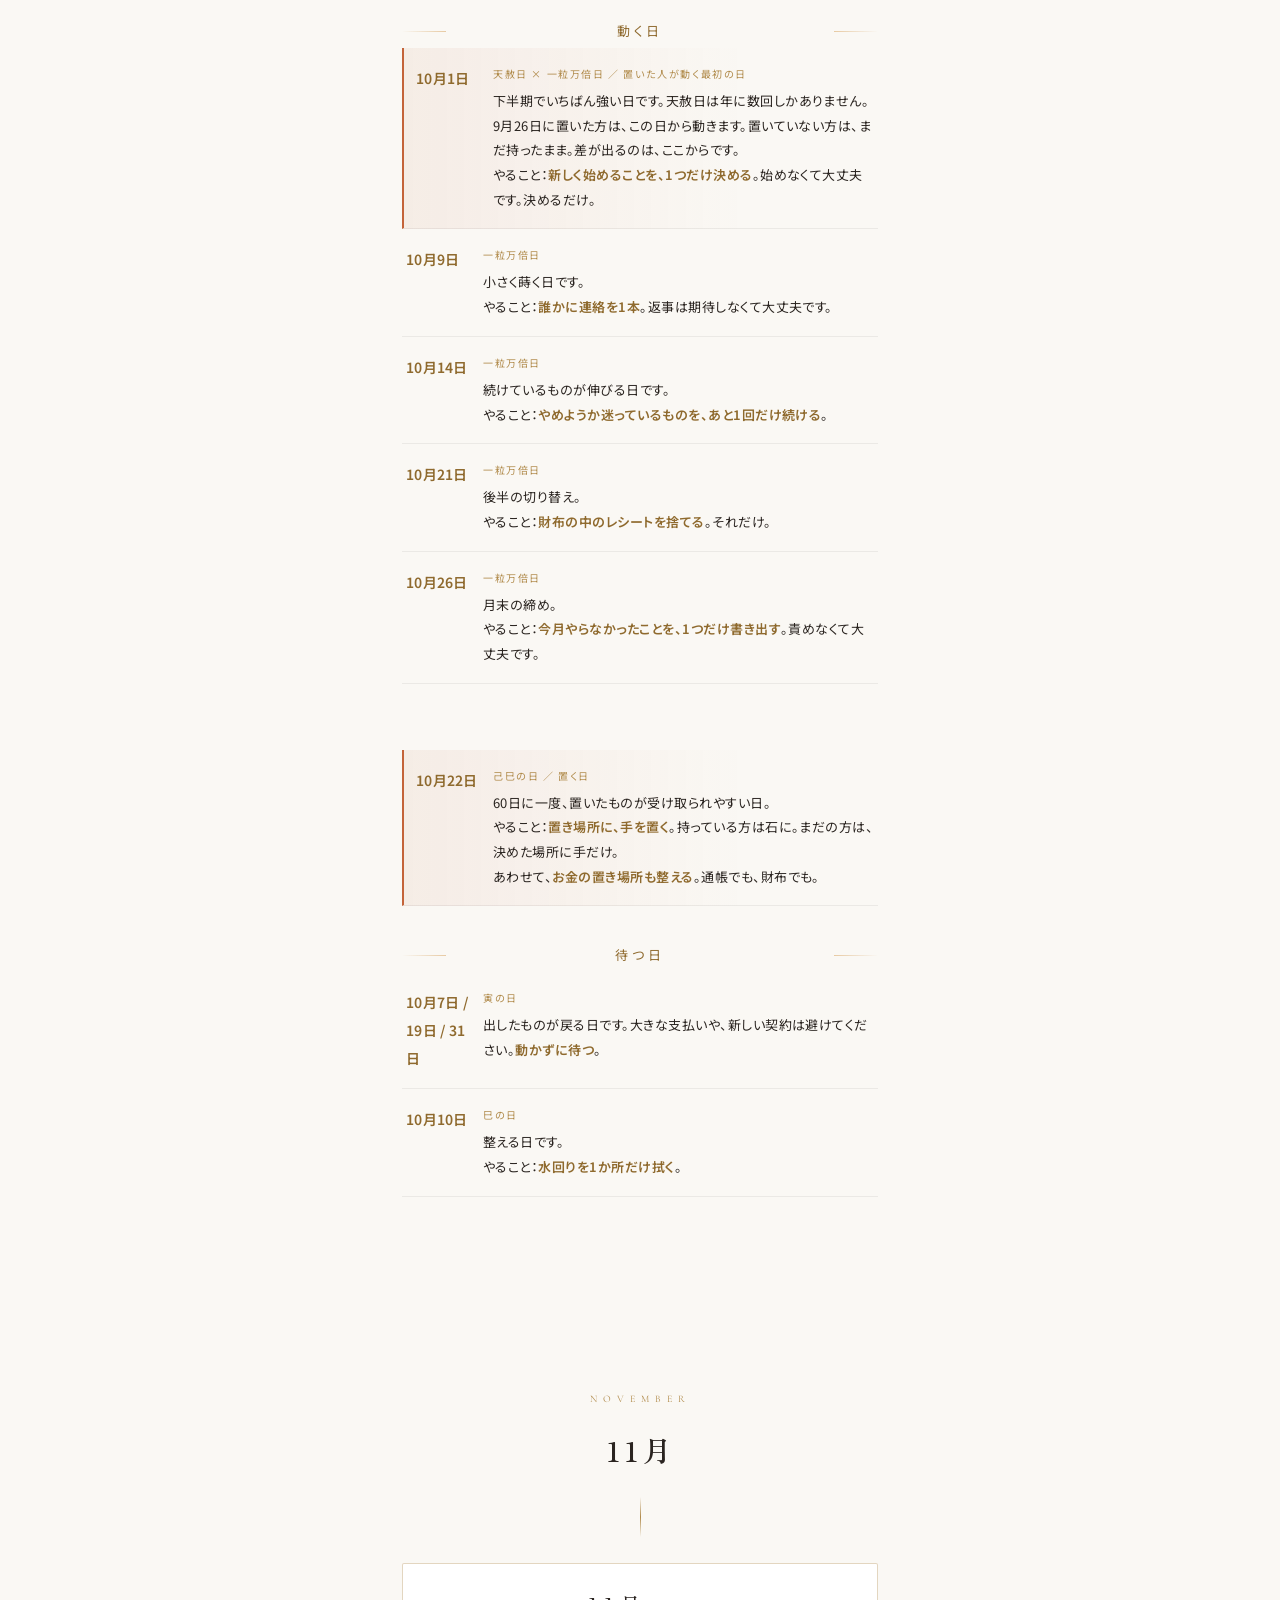
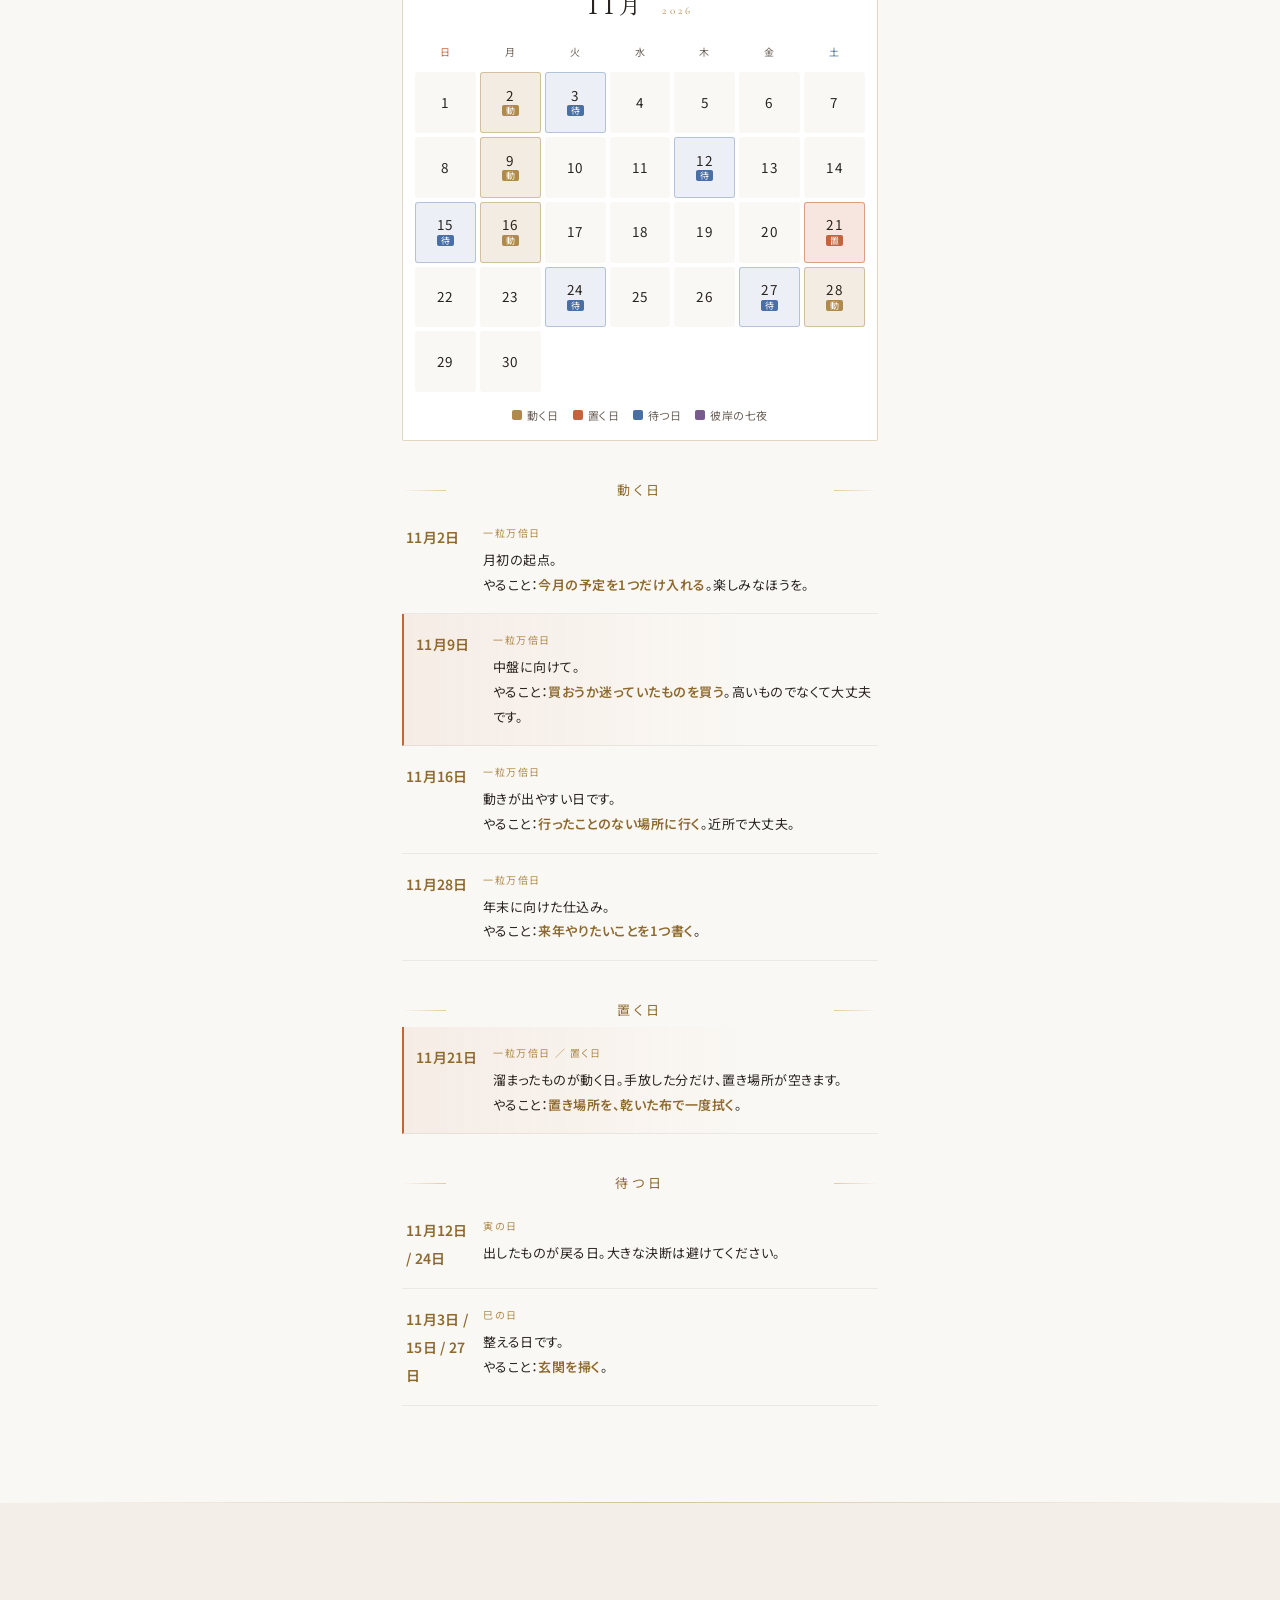
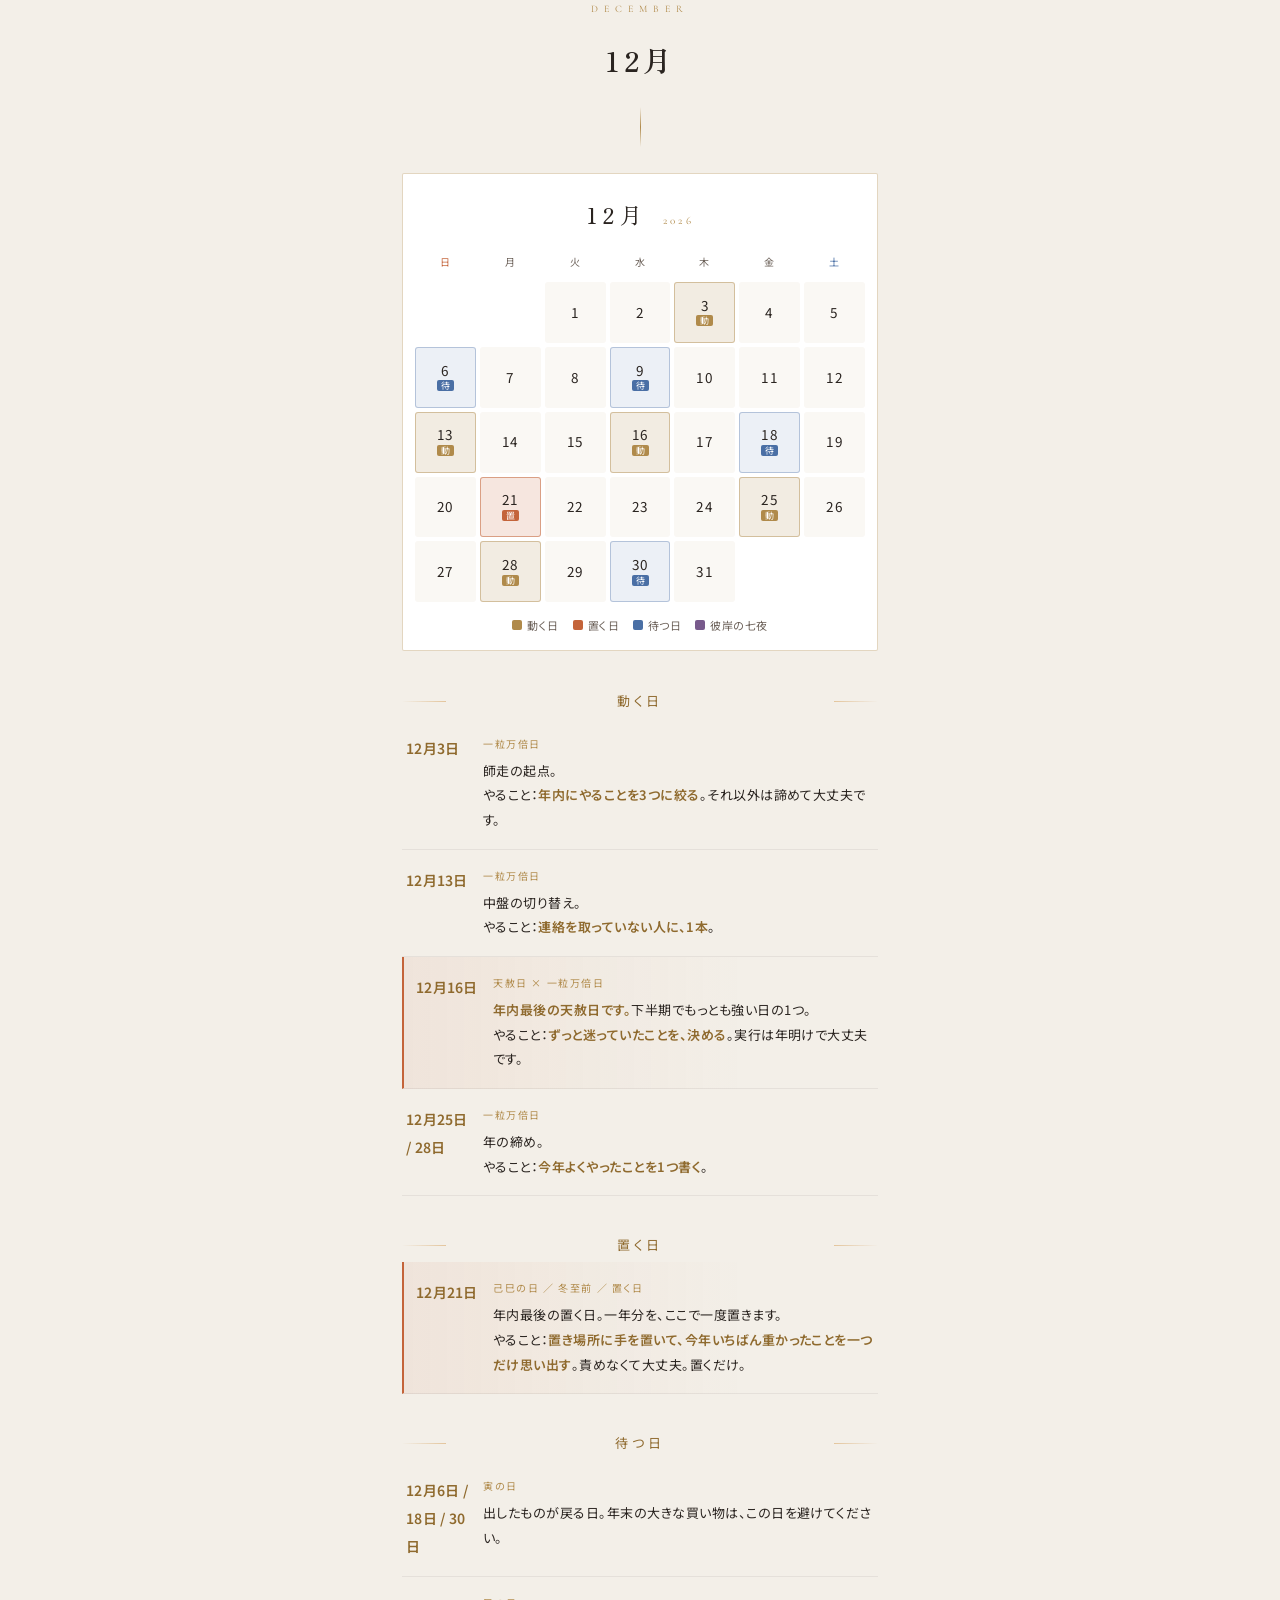
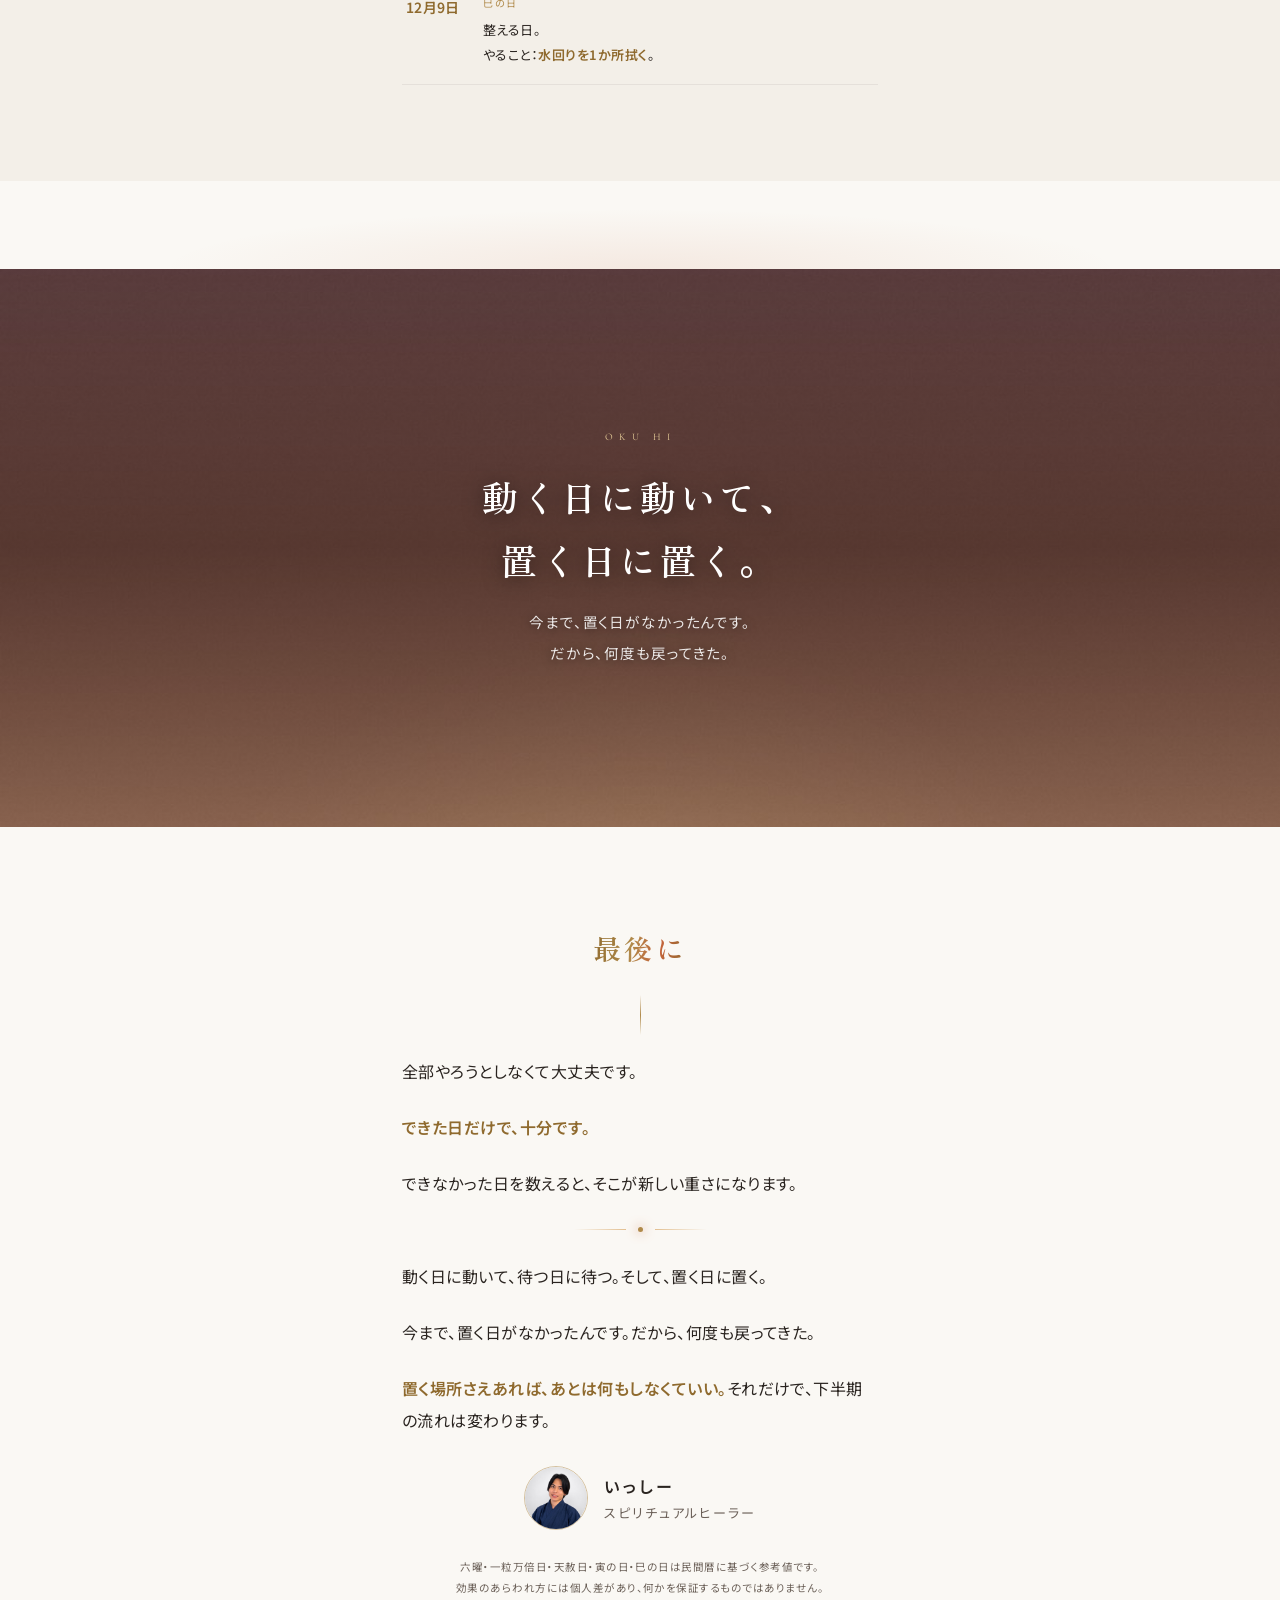
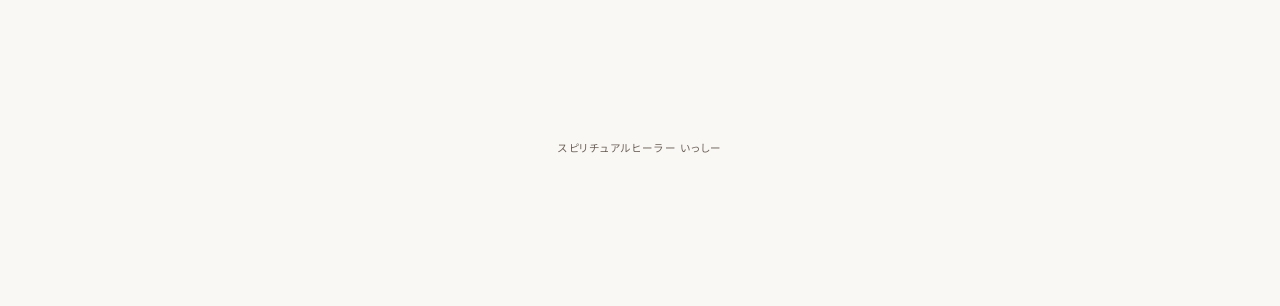
==== commit 3af5b6b5: "LP3本を二重価格反映版（8e824c6）の状態に戻す（9/5追加のluxury/mobile CSS・JS・画像を撤去） Co-Authored-By: Claude Fable 5.1 <nore" ====
--- a/calendar/index.html
+++ b/calendar/index.html
@@ -384,17 +384,11 @@
 .cg-lg span{font-size:11px;color:var(--tx2);display:flex;align-items:center;gap:5px}
 .cg-lg span::before{content:"";width:10px;height:10px;border-radius:2px;display:inline-block}
 .cg-lg .mv::before{background:#b08a4a}.cg-lg .ok::before{background:#c4643a}.cg-lg .wt::before{background:#4a6fa5}.cg-lg .hg::before{background:#785a8c}
-</style>
-<link rel="stylesheet" href="../mobile-design.css?v=20260905-2">
-<script src="../mobile-design.js?v=20260905-2" defer></script>
-<link rel="stylesheet" href="../luxury-design.css?v=20260905-1">
-<script src="../luxury-motion.js?v=20260905-1" defer></script>
-</head><body class="page-calendar">
-<a class="skip-link" href="#month-9">カレンダーへ移動</a>
+</style></head><body>
 <div class="prog" id="pg"></div>
 <div class="spk" id="sk"></div>
 
-<header class="hero hx calendar-hero">
+<header class="hero hx">
   <div class="au a1"></div><div class="au a2"></div><div class="au a3"></div>
   <div class="moon" aria-hidden="true"></div>
   <div class="stars" aria-hidden="true"></div>
@@ -405,9 +399,9 @@
   <div class="vt vl" aria-hidden="true">二〇二六年　秋彼岸より</div>
   <div class="vt vr" aria-hidden="true">師走　大晦日まで</div>
   <div class="st">
-    <div class="pf r"><span class="pr2"><img src="../isshi.jpg" alt="いっしー" width="92" height="92" decoding="async"></span><small>いっしー</small></div>
+    <div class="pf r"><span class="pr2"><img src="../isshi_illust.png" alt="いっしー" onerror="this.closest('.pf').hidden=true"></span><small>いっしー</small></div>
     <div class="ym">2026 · AUTUMN – WINTER</div>
-    <h1 class="kj gold">開運暦</h1>
+    <div class="kj gold up"><span>開</span><span>運</span><span>暦</span></div>
     <div class="ul2 r d1"><i></i><em>彼岸から年末まで</em><i></i></div>
     <p class="ld r d2">下半期は、<strong>三つの日</strong>でできています。</p>
     <div class="chips r d3">
@@ -417,12 +411,10 @@
     </div>
     <div class="mo2 r d3"><span>9月</span><i></i><span>10月</span><i></i><span>11月</span><i></i><span>12月</span></div>
     <div class="bg r d3">あなたのお生まれの日から出した、日付だけ</div>
-    <a class="calendar-start" href="#month-9">カレンダーを見る <span aria-hidden="true">↓</span></a>
   </div>
   <div class="fade"></div>
   <div class="sc lat">SCROLL</div>
 </header>
-<nav class="page-nav month-nav" aria-label="カレンダーの月を選ぶ"><div><a href="#month-9">9月</a><a href="#month-10">10月</a><a href="#month-11">11月</a><a href="#month-12">12月</a></div></nav>
 
 <section class="sc">
  <div class="w">
@@ -454,7 +446,7 @@
 <section class="sb">
  <div class="w">
   <div class="eb">SEPTEMBER</div>
-  <h2 class="r" id="month-9"><span class="fire">9月</span></h2>
+  <h2 class="r"><span class="fire">9月</span></h2>
   <div class="rl"></div>
   <p class="r">先に、ひとつだけ言っておきます。</p>
   <p class="r d1"><strong>2026年の下半期は、9月26日で決まります。</strong></p>
@@ -477,7 +469,7 @@
 <section class="sa">
  <div class="w">
   <div class="eb">OCTOBER</div>
-  <h2 class="r" id="month-10">10月</h2>
+  <h2 class="r">10月</h2>
   <div class="rl"></div>
   <div class="cg r">
  <div class="cg-t">10月 <small>2026</small></div>
@@ -494,7 +486,7 @@
 <section class="sa">
  <div class="w">
   <div class="eb">NOVEMBER</div>
-  <h2 class="r" id="month-11">11月</h2>
+  <h2 class="r">11月</h2>
   <div class="rl"></div>
   <div class="cg r">
  <div class="cg-t">11月 <small>2026</small></div>
@@ -513,7 +505,7 @@
 <section class="sb">
  <div class="w">
   <div class="eb">DECEMBER</div>
-  <h2 class="r" id="month-12">12月</h2>
+  <h2 class="r">12月</h2>
   <div class="rl"></div>
   <div class="cg r">
  <div class="cg-t">12月 <small>2026</small></div>
@@ -545,11 +537,37 @@
   <p class="r">動く日に動いて、待つ日に待つ。そして、置く日に置く。</p>
   <p class="r d1">今まで、置く日がなかったんです。だから、何度も戻ってきた。</p>
   <p class="r d2"><strong>置く場所さえあれば、あとは何もしなくていい。</strong>それだけで、下半期の流れは変わります。</p>
-  <div class="sig r"><div class="av"><img src="../isshi.jpg" alt="いっしー" width="800" height="800" decoding="async" loading="lazy"></div><div class="t"><b>いっしー</b>スピリチュアルヒーラー</div></div>
+  <div class="sig r"><div class="av"><img src="../isshi.jpg" alt="いっしー"></div><div class="t"><b>いっしー</b>スピリチュアルヒーラー</div></div>
   <div class="seal">いっしー</div>
   <div class="lg">六曜・一粒万倍日・天赦日・寅の日・巳の日は民間暦に基づく参考値です。<br>効果のあらわれ方には個人差があり、何かを保証するものではありません。</div>
  </div>
 </section>
 <footer><div class="w">スピリチュアルヒーラー いっしー</div></footer>
 
-</body></html>
+<script>
+(function(){
+ var k=document.getElementById('sk');
+ if(k&&!matchMedia('(prefers-reduced-motion:reduce)').matches){
+  var n=window.innerWidth<600?8:14;
+  for(var i=0;i<n;i++){var s=document.createElement('i');
+   s.style.left=(Math.random()*100)+'%';
+   s.style.setProperty('--dx',(Math.random()*70-35)+'px');
+   s.style.animationDuration=(9+Math.random()*8)+'s';
+   s.style.animationDelay=(-Math.random()*16)+'s';
+   k.appendChild(s)}}
+ var pg=document.getElementById('pg'),bar=document.querySelector('.bar'),h=document.querySelector('.hero'),tk=false;
+ function tick(){
+  var st=window.scrollY,dh=document.body.scrollHeight-innerHeight;
+  if(pg)pg.style.width=(dh>0?st/dh*100:0)+'%';
+  if(bar&&h)bar.classList.toggle('on',st>h.offsetHeight*.65);
+  tk=false}
+ addEventListener('scroll',function(){if(!tk){requestAnimationFrame(tick);tk=true}},{passive:true});
+ tick();
+ var io=new IntersectionObserver(function(es){es.forEach(function(e){if(e.isIntersecting){e.target.classList.add('on');io.unobserve(e.target)}})},{threshold:.1,rootMargin:'0px 0px -8% 0px'});
+ document.querySelectorAll('.r,.rx,.tl,.up,.fig').forEach(function(el){io.observe(el)});
+ document.querySelectorAll('.up').forEach(function(el){
+  var t=el.textContent;el.textContent='';
+  [].forEach.call(t,function(c,i){var s=document.createElement('span');s.textContent=c;s.style.transitionDelay=(i*.05)+'s';el.appendChild(s)})});
+})();
+</script>
+</body></html>
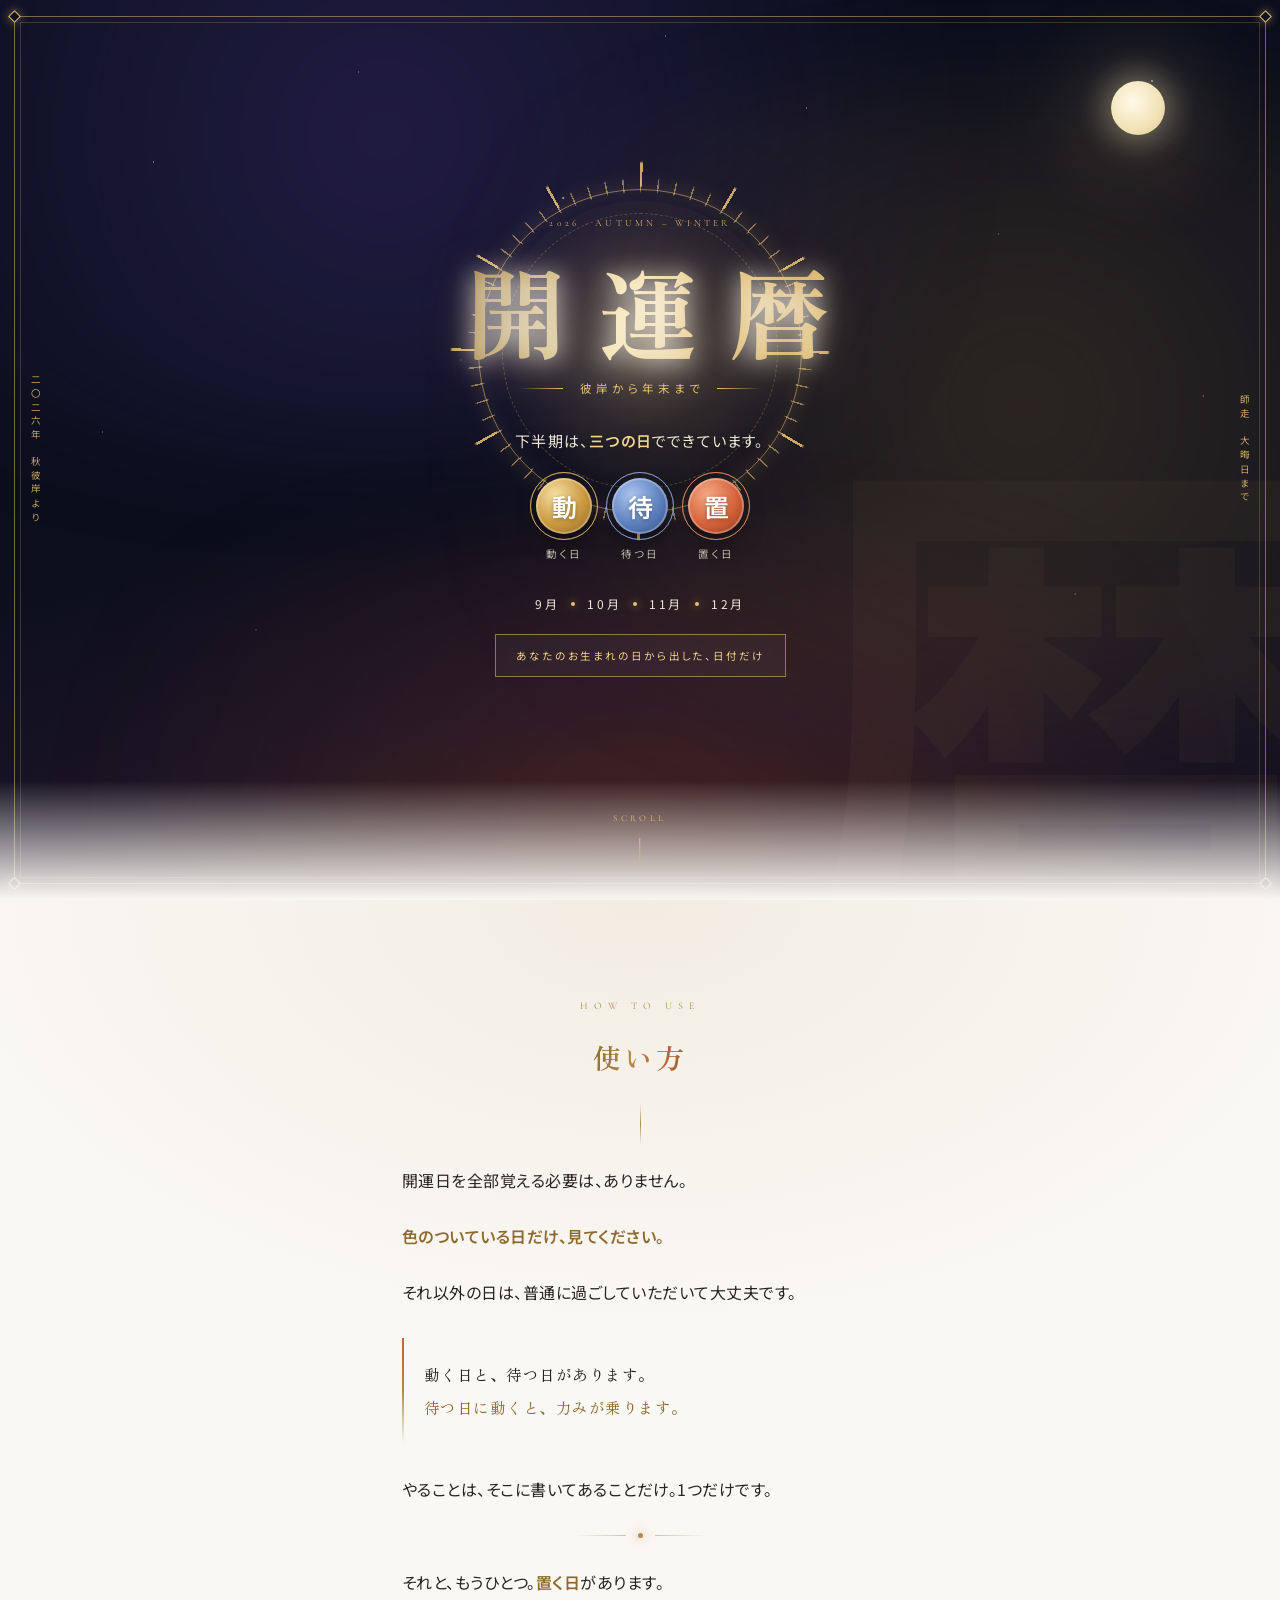
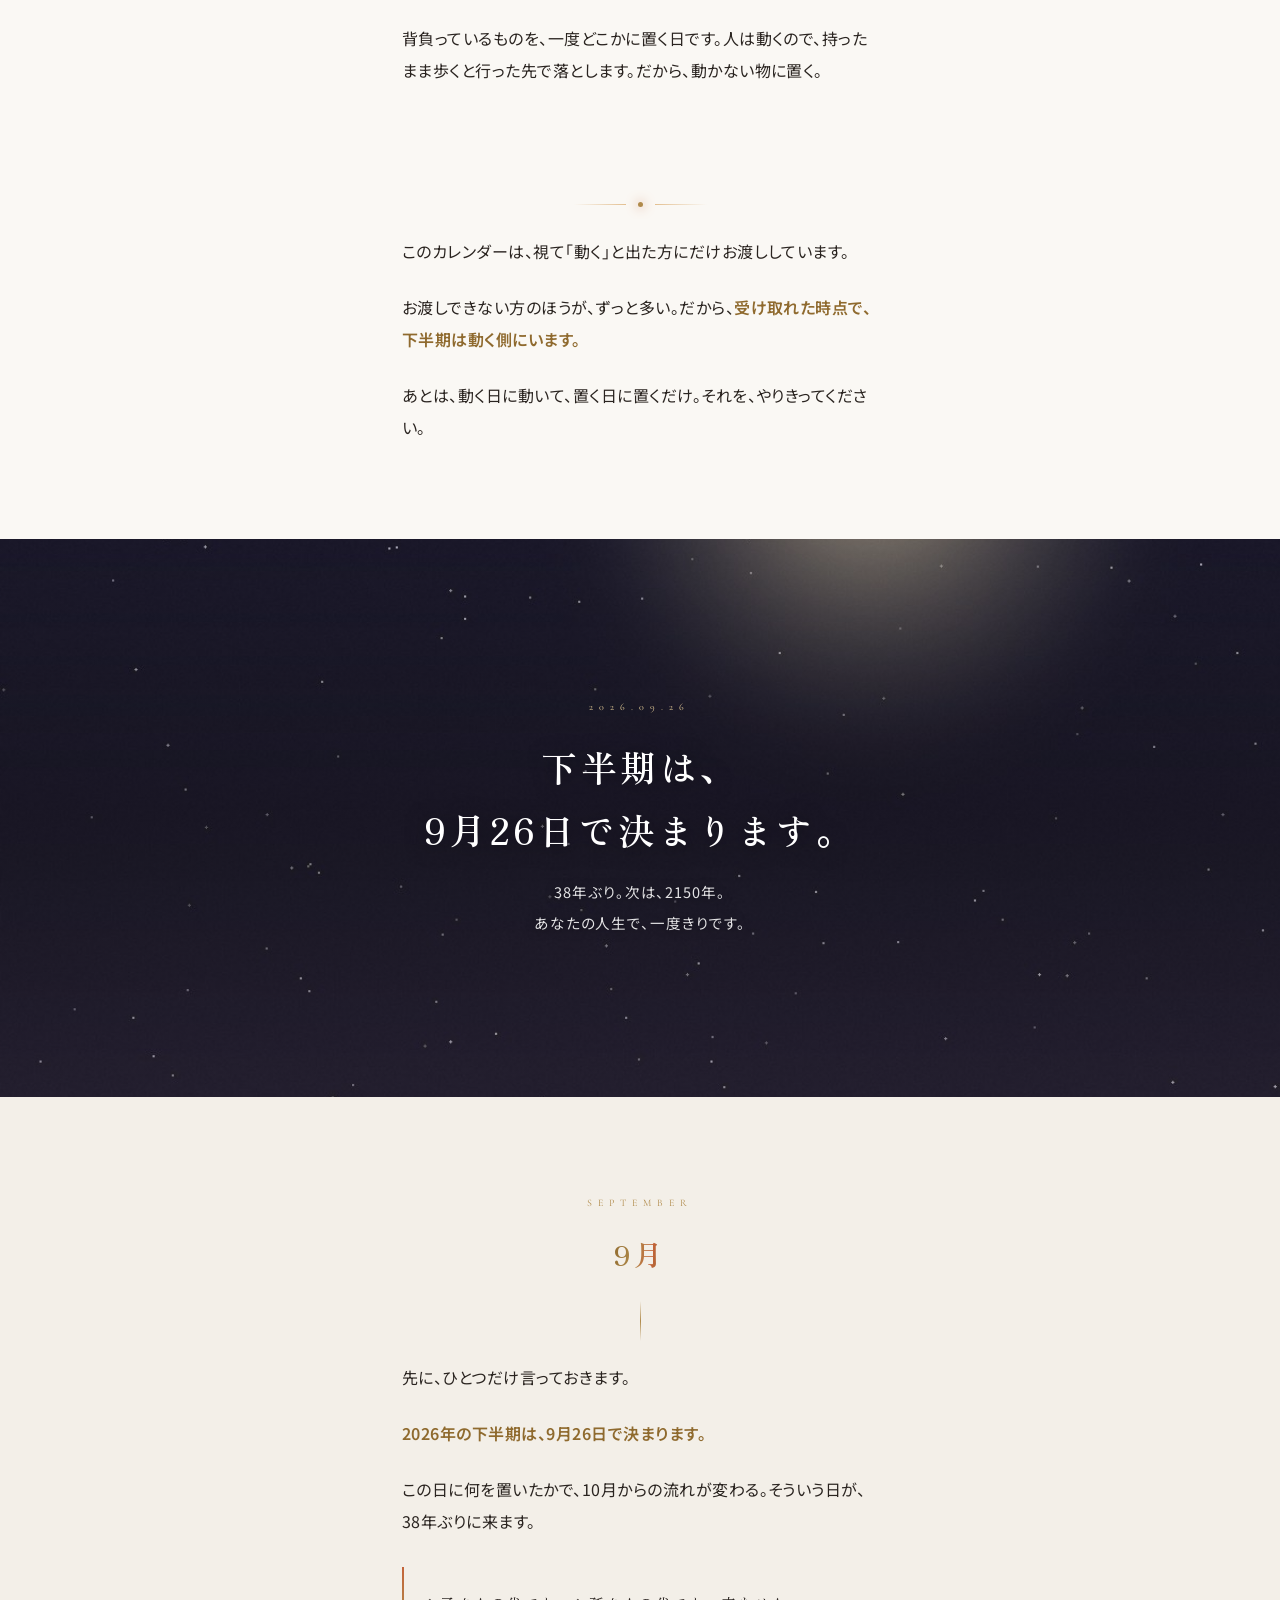
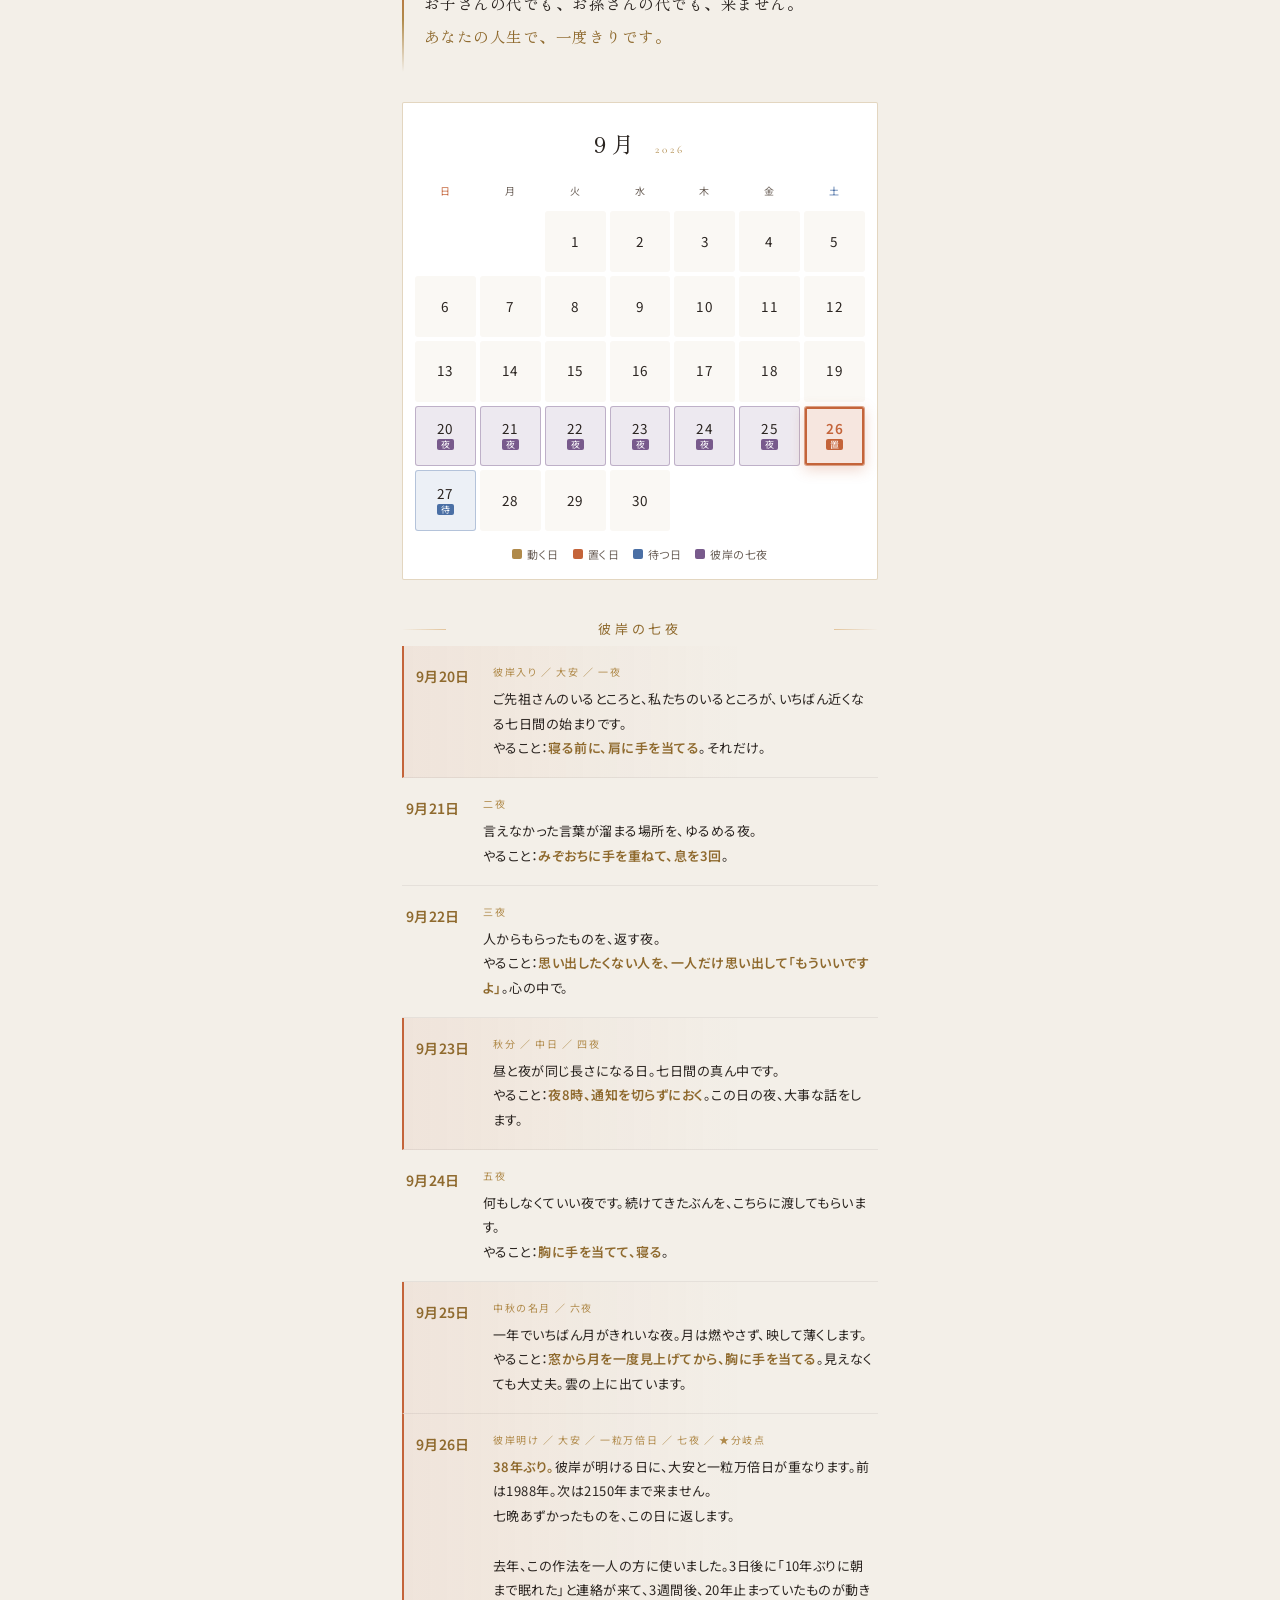
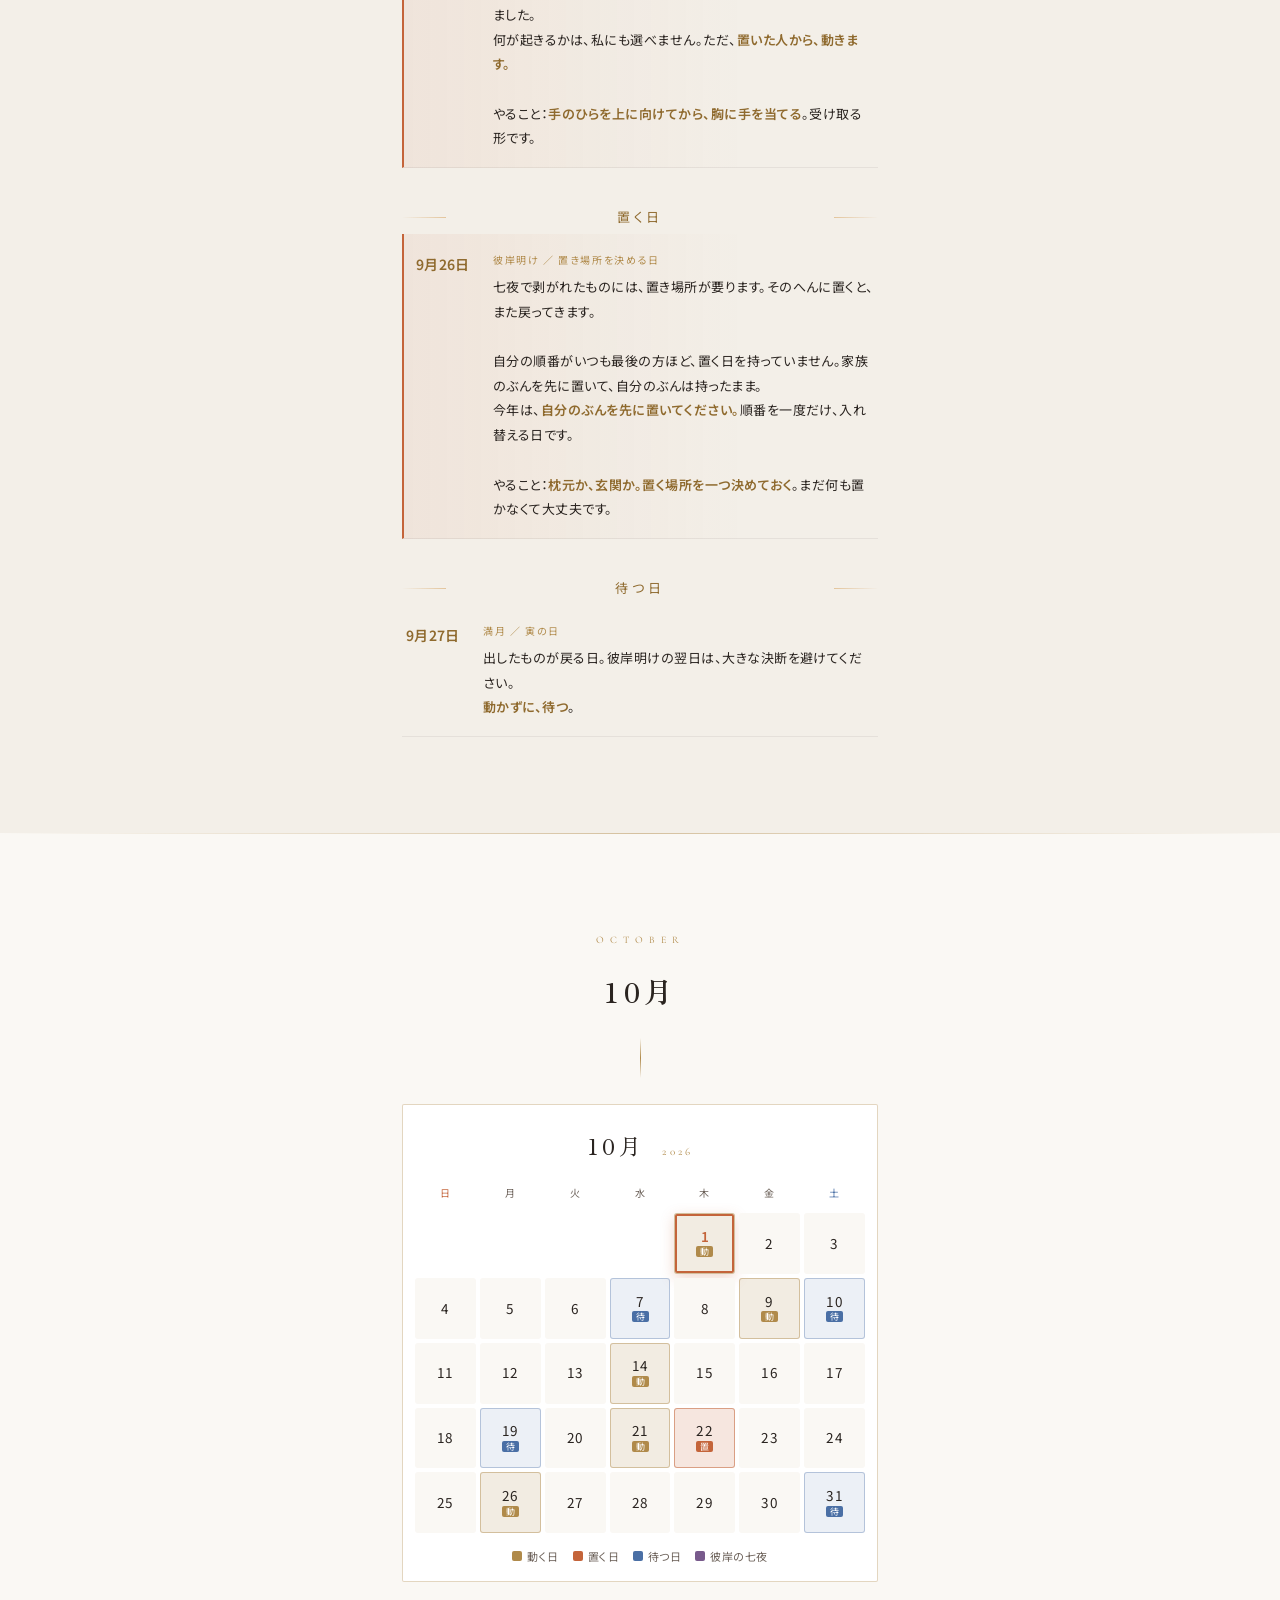
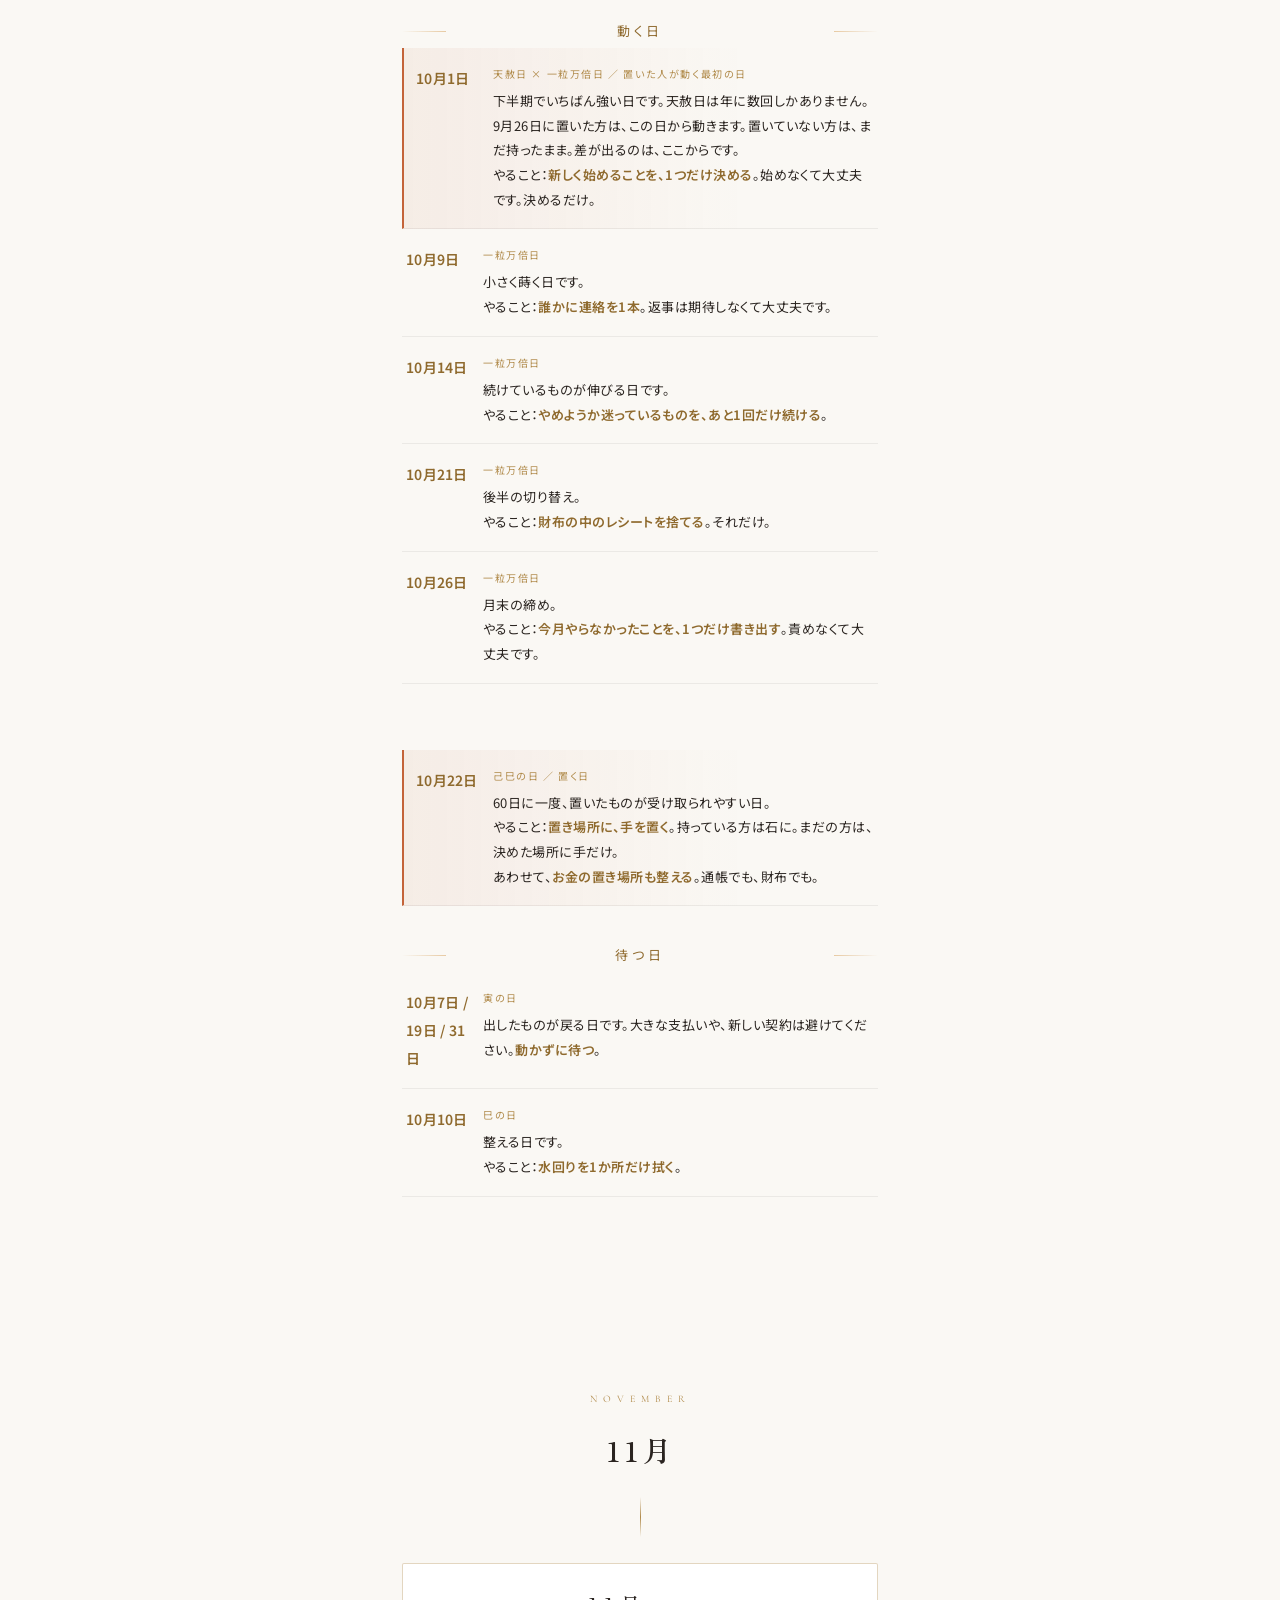
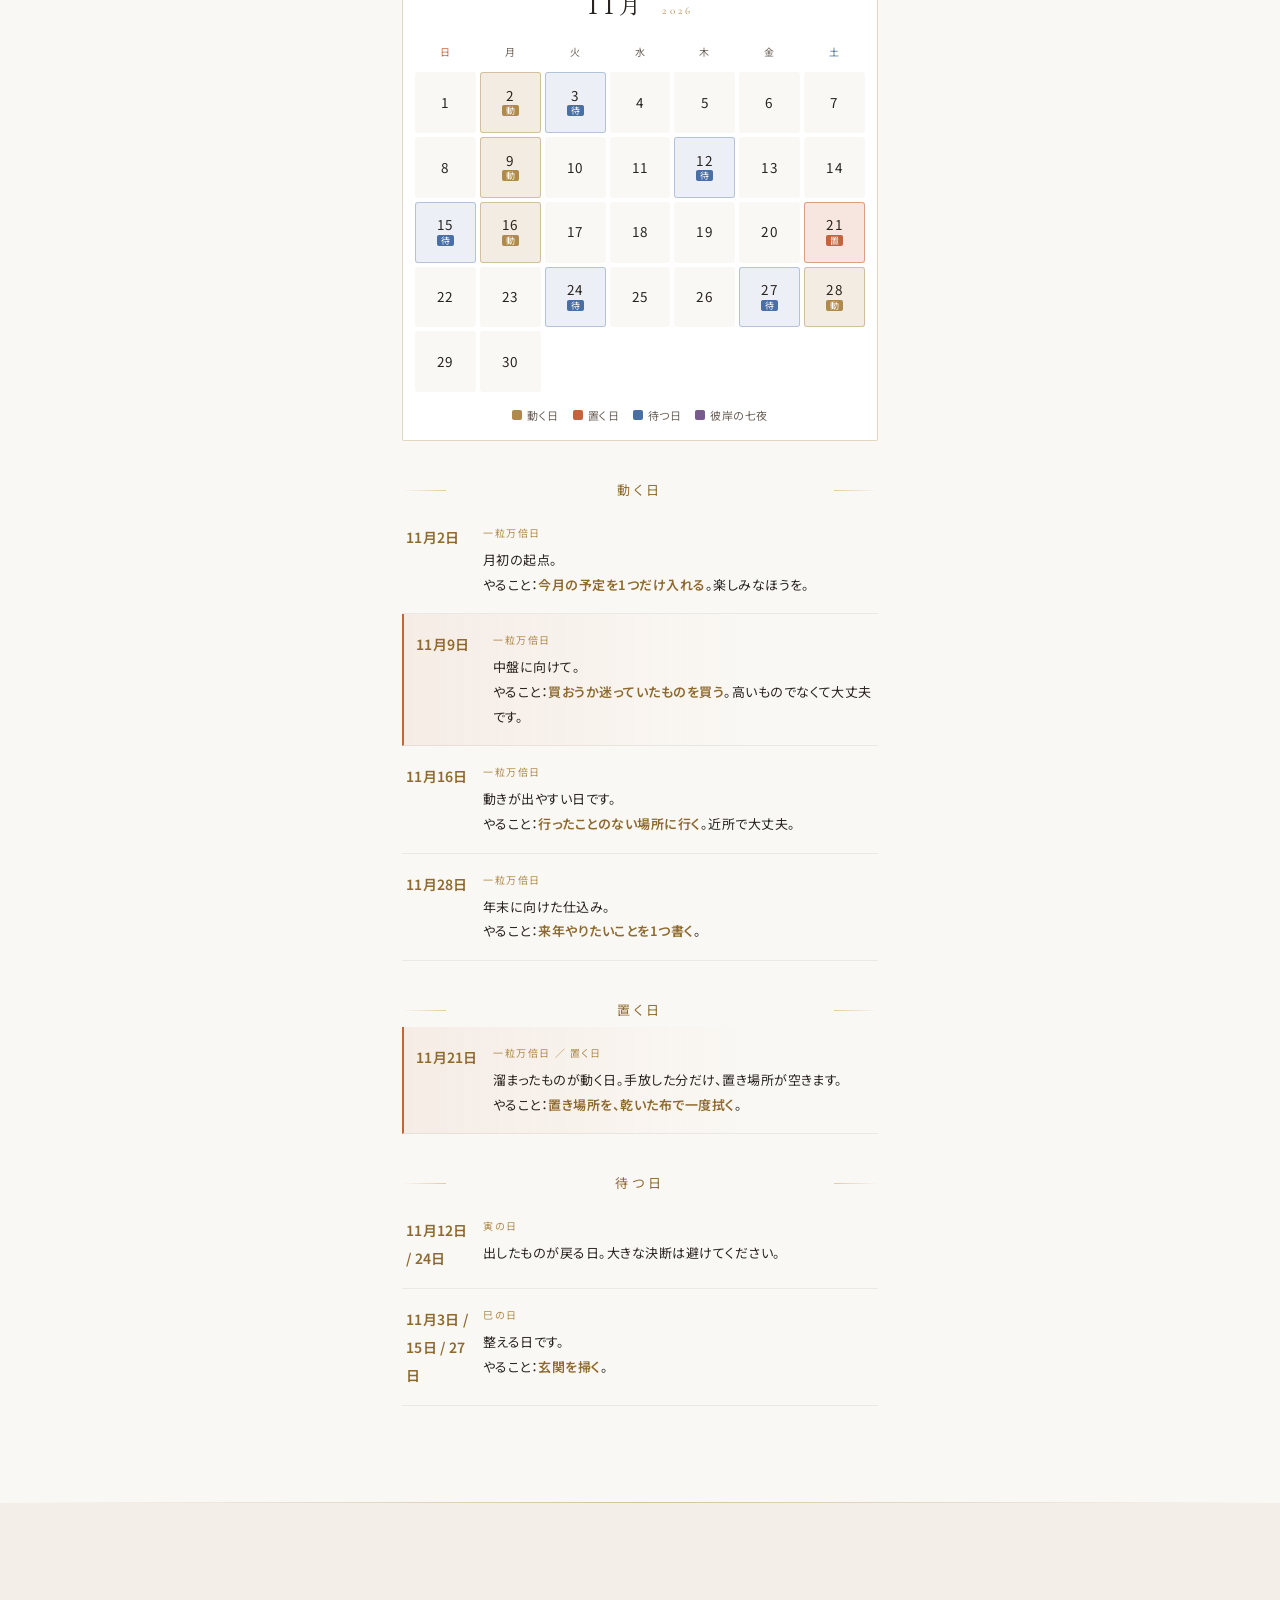
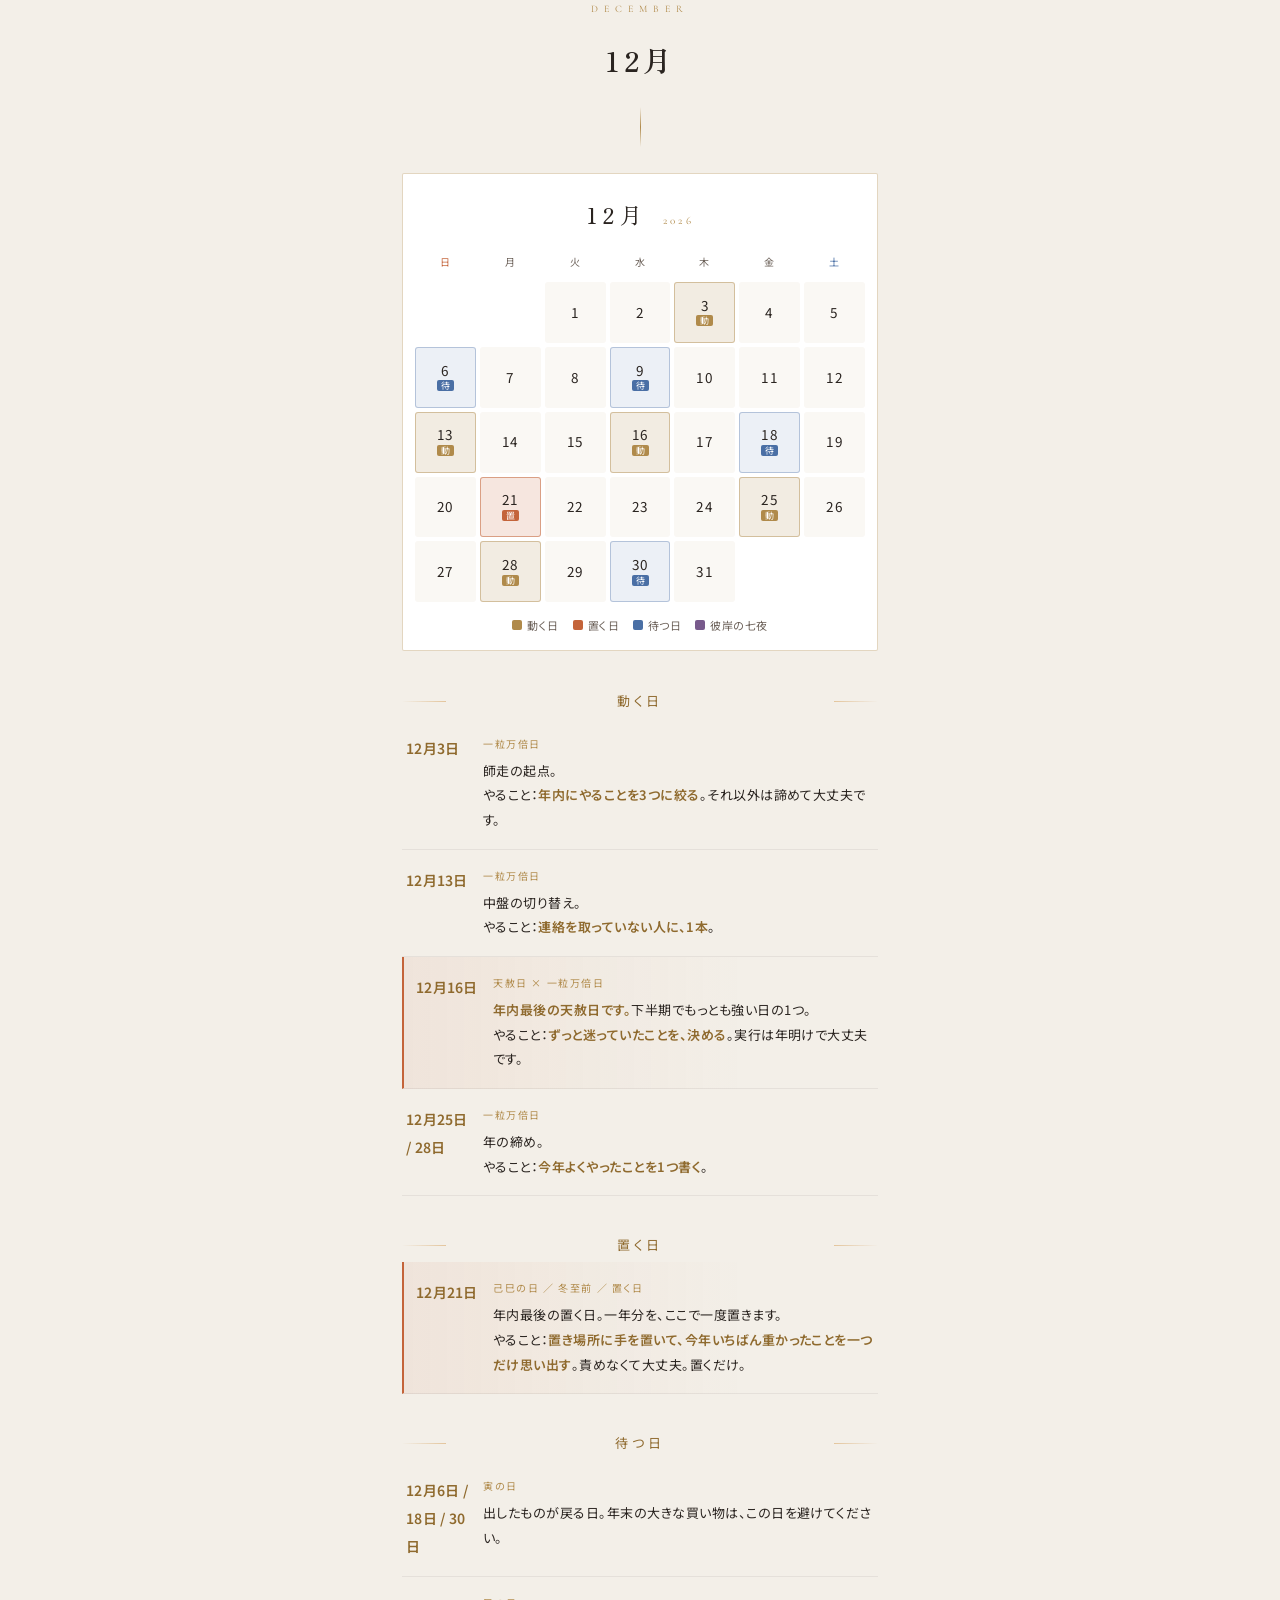
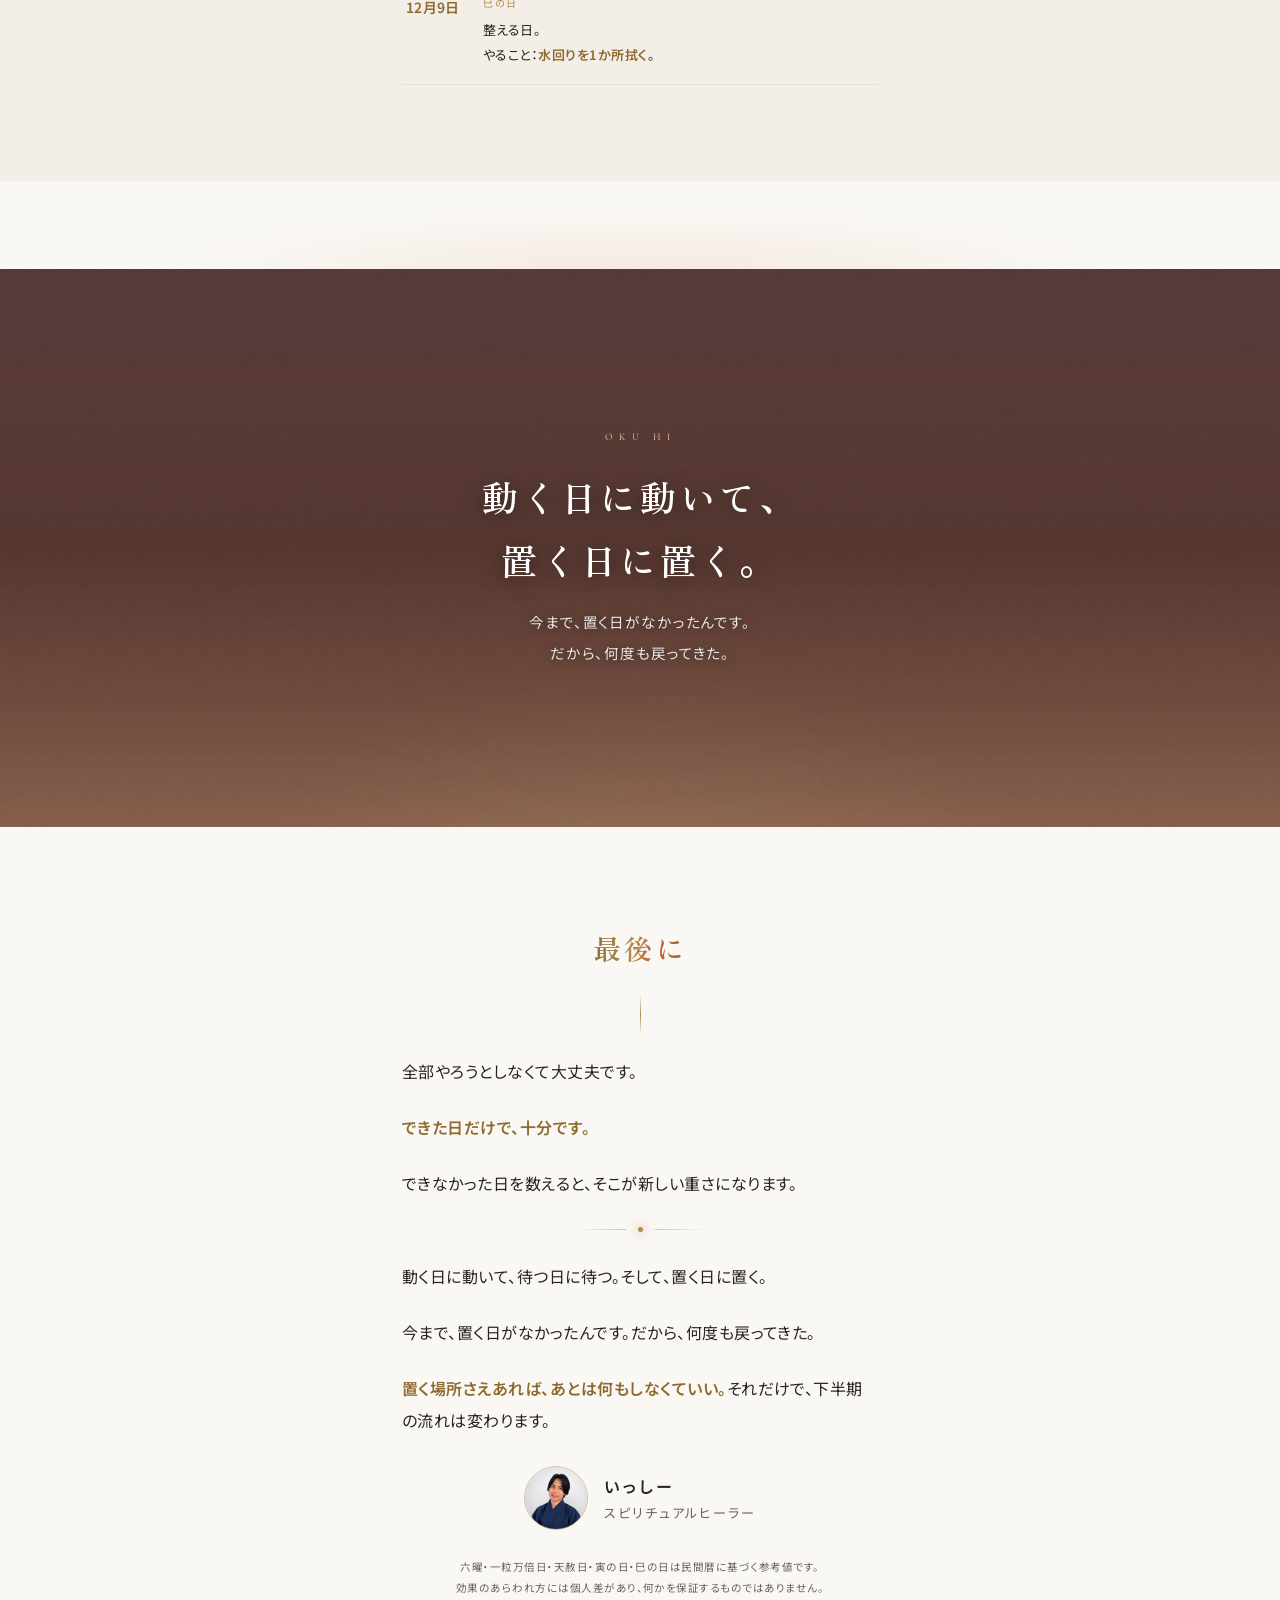
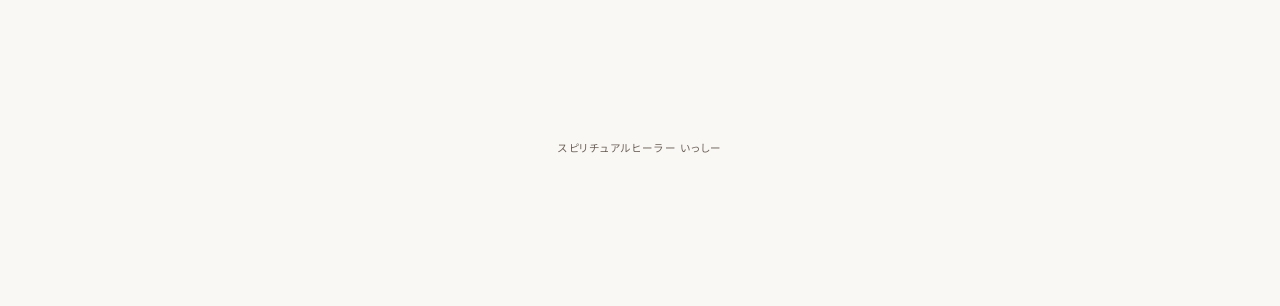
==== commit 374df75e: "LP3本: 動きと質感を強化（月明かり実写ヒーロー＋金箔タイトル・粒子・パララックス・ぼかし解除リビール・写真のズーム・価格カウントアップ・ユーザー提供のキービジュアル） Co-Authored-By" ====
--- a/calendar/index.html
+++ b/calendar/index.html
@@ -384,6 +384,18 @@
 .cg-lg span{font-size:11px;color:var(--tx2);display:flex;align-items:center;gap:5px}
 .cg-lg span::before{content:"";width:10px;height:10px;border-radius:2px;display:inline-block}
 .cg-lg .mv::before{background:#b08a4a}.cg-lg .ok::before{background:#c4643a}.cg-lg .wt::before{background:#4a6fa5}.cg-lg .hg::before{background:#785a8c}
+
+/* ===== motion+ 2026-09-05（追加のみ・レイアウト非依存） ===== */
+.r{transition:opacity .9s cubic-bezier(.2,.9,.3,1),transform .9s cubic-bezier(.2,.9,.3,1),filter .9s cubic-bezier(.2,.9,.3,1);filter:blur(5px)}
+.r.on{filter:blur(0)}
+.ph .phb img,.ph2 .phb img,.phw img{transform:scale(1.07);transition:transform 1.8s cubic-bezier(.2,.9,.3,1)}
+.ph.on .phb img,.ph2.on .phb img,.phw.on img{transform:scale(1)}
+.fb{background-position:center calc(50% + var(--py,0px))}
+.fb .k,.fb h3,.fb p{opacity:0;transform:translateY(18px);transition:opacity 1s cubic-bezier(.2,.9,.3,1),transform 1s cubic-bezier(.2,.9,.3,1)}
+.fb.on .k{opacity:1;transform:none}.fb.on h3{opacity:1;transform:none;transition-delay:.15s}.fb.on p{opacity:1;transform:none;transition-delay:.3s}
+.kv{margin:0;padding:0;position:relative;overflow:hidden;background:#0b0f1c}
+.kv img{display:block;width:100%;height:auto;transform:scale(1.08);clip-path:inset(10% 0 10% 0);opacity:.55;transition:transform 2s cubic-bezier(.2,.9,.3,1),clip-path 1.4s cubic-bezier(.2,.9,.3,1),opacity 1.2s}
+.kv.on img{transform:none;clip-path:inset(0);opacity:1}
 </style></head><body>
 <div class="prog" id="pg"></div>
 <div class="spk" id="sk"></div>
@@ -570,4 +582,18 @@
   [].forEach.call(t,function(c,i){var s=document.createElement('span');s.textContent=c;s.style.transitionDelay=(i*.05)+'s';el.appendChild(s)})});
 })();
 </script>
+<script>
+(function(){
+ var rm=matchMedia('(prefers-reduced-motion:reduce)').matches;
+ var hs=document.getElementById('hsp');
+ if(hs&&!rm){for(var i=0;i<12;i++){var s=document.createElement('i');s.style.left=(Math.random()*100)+'%';s.style.setProperty('--dx',(Math.random()*60-30)+'px');s.style.animationDuration=(9+Math.random()*8)+'s';s.style.animationDelay=(-Math.random()*16)+'s';hs.appendChild(s)}}
+ var io=new IntersectionObserver(function(es){es.forEach(function(e){if(e.isIntersecting){e.target.classList.add('on');io.unobserve(e.target)}})},{threshold:.12});
+ document.querySelectorAll('.fb,.kv').forEach(function(el){io.observe(el)});
+ var fbs=[].slice.call(document.querySelectorAll('.fb')),t=false;
+ function px(){fbs.forEach(function(el){var r=el.getBoundingClientRect();if(r.bottom<0||r.top>innerHeight)return;var p=(r.top+r.height/2-innerHeight/2)/innerHeight;el.style.setProperty('--py',(p*-44).toFixed(1)+'px')});t=false}
+ if(!rm){addEventListener('scroll',function(){if(!t){requestAnimationFrame(px);t=true}},{passive:true});px()}
+ var nw=document.querySelector('.pr .nw');
+ if(nw&&!rm&&nw.firstChild&&nw.firstChild.nodeType===3){var io2=new IntersectionObserver(function(es){if(es[0].isIntersecting){io2.disconnect();var st=null;nw.firstChild.nodeValue='0';function step(ts){if(!st)st=ts;var k=Math.min(1,(ts-st)/1500);k=1-Math.pow(1-k,3);nw.firstChild.nodeValue=Math.round(79800*k).toLocaleString();if(k<1)requestAnimationFrame(step)}requestAnimationFrame(step)}},{threshold:.5});io2.observe(nw)}
+})();
+</script>
 </body></html>
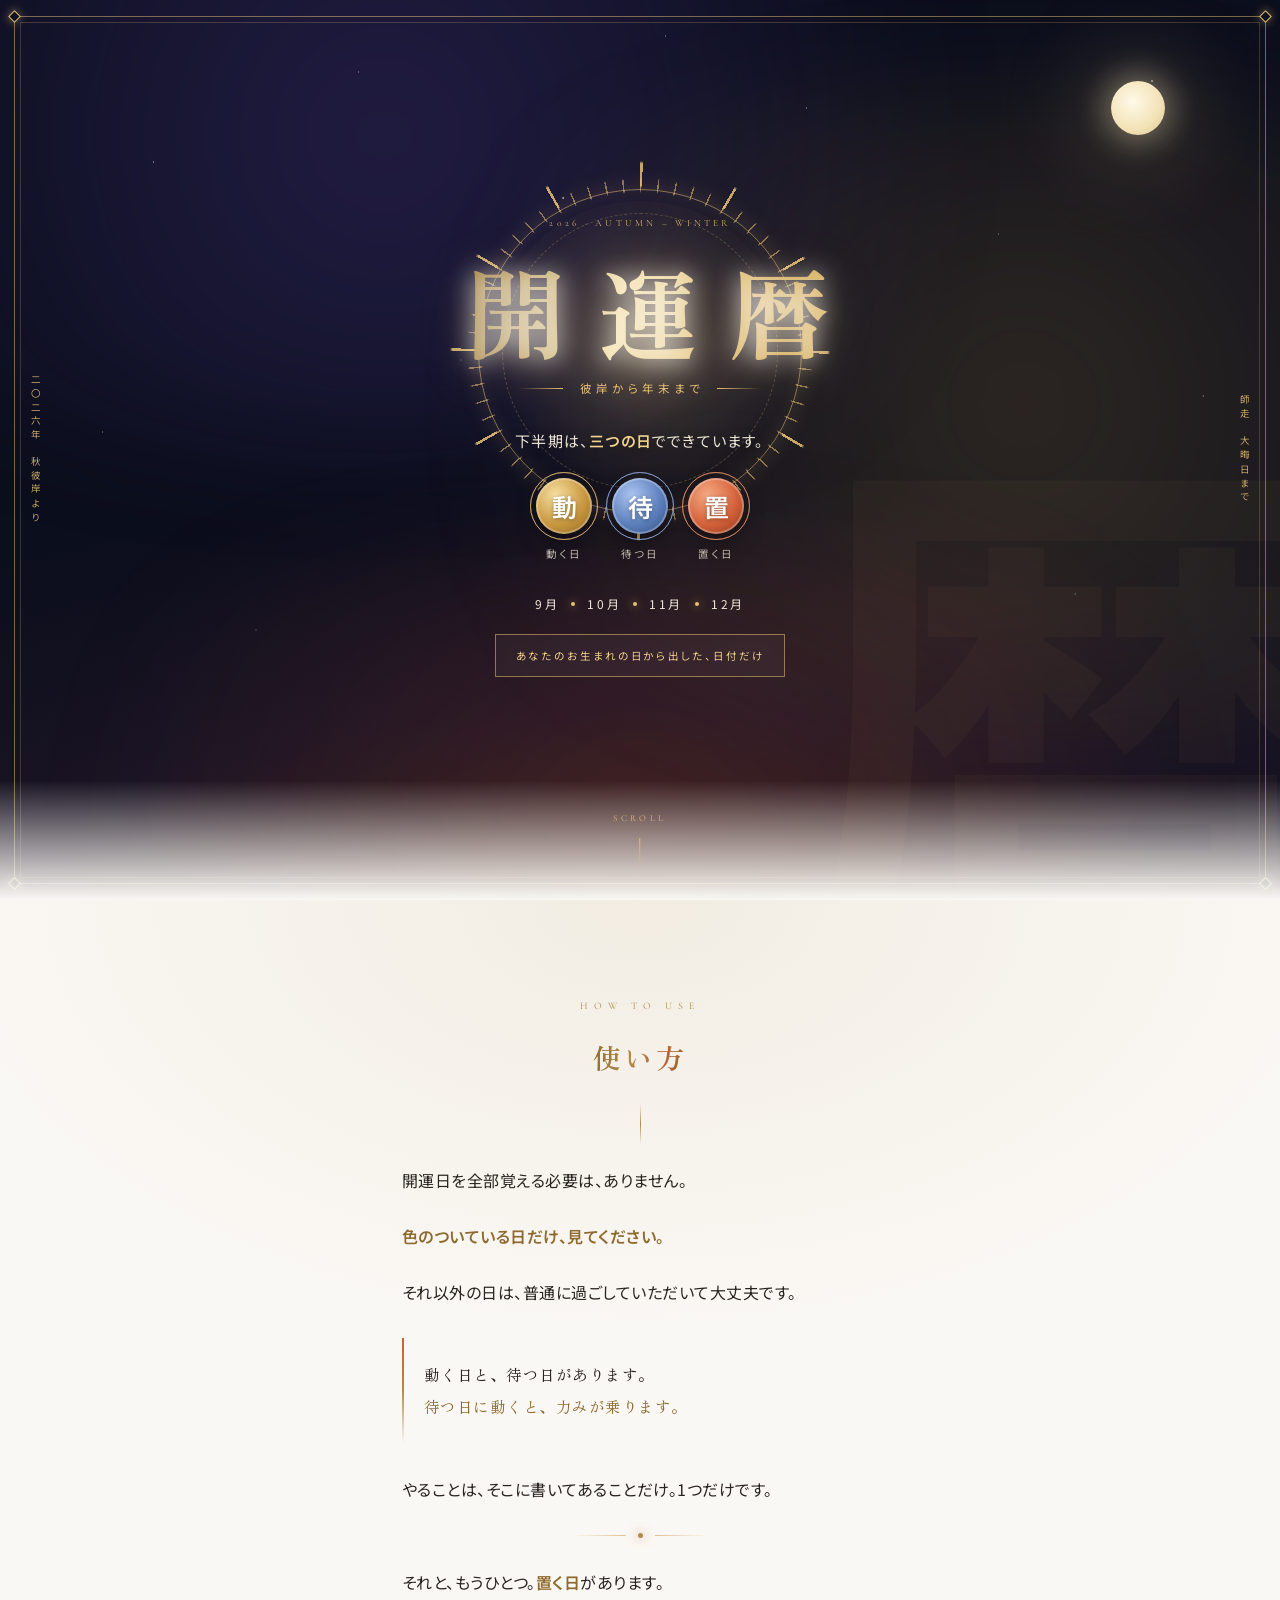
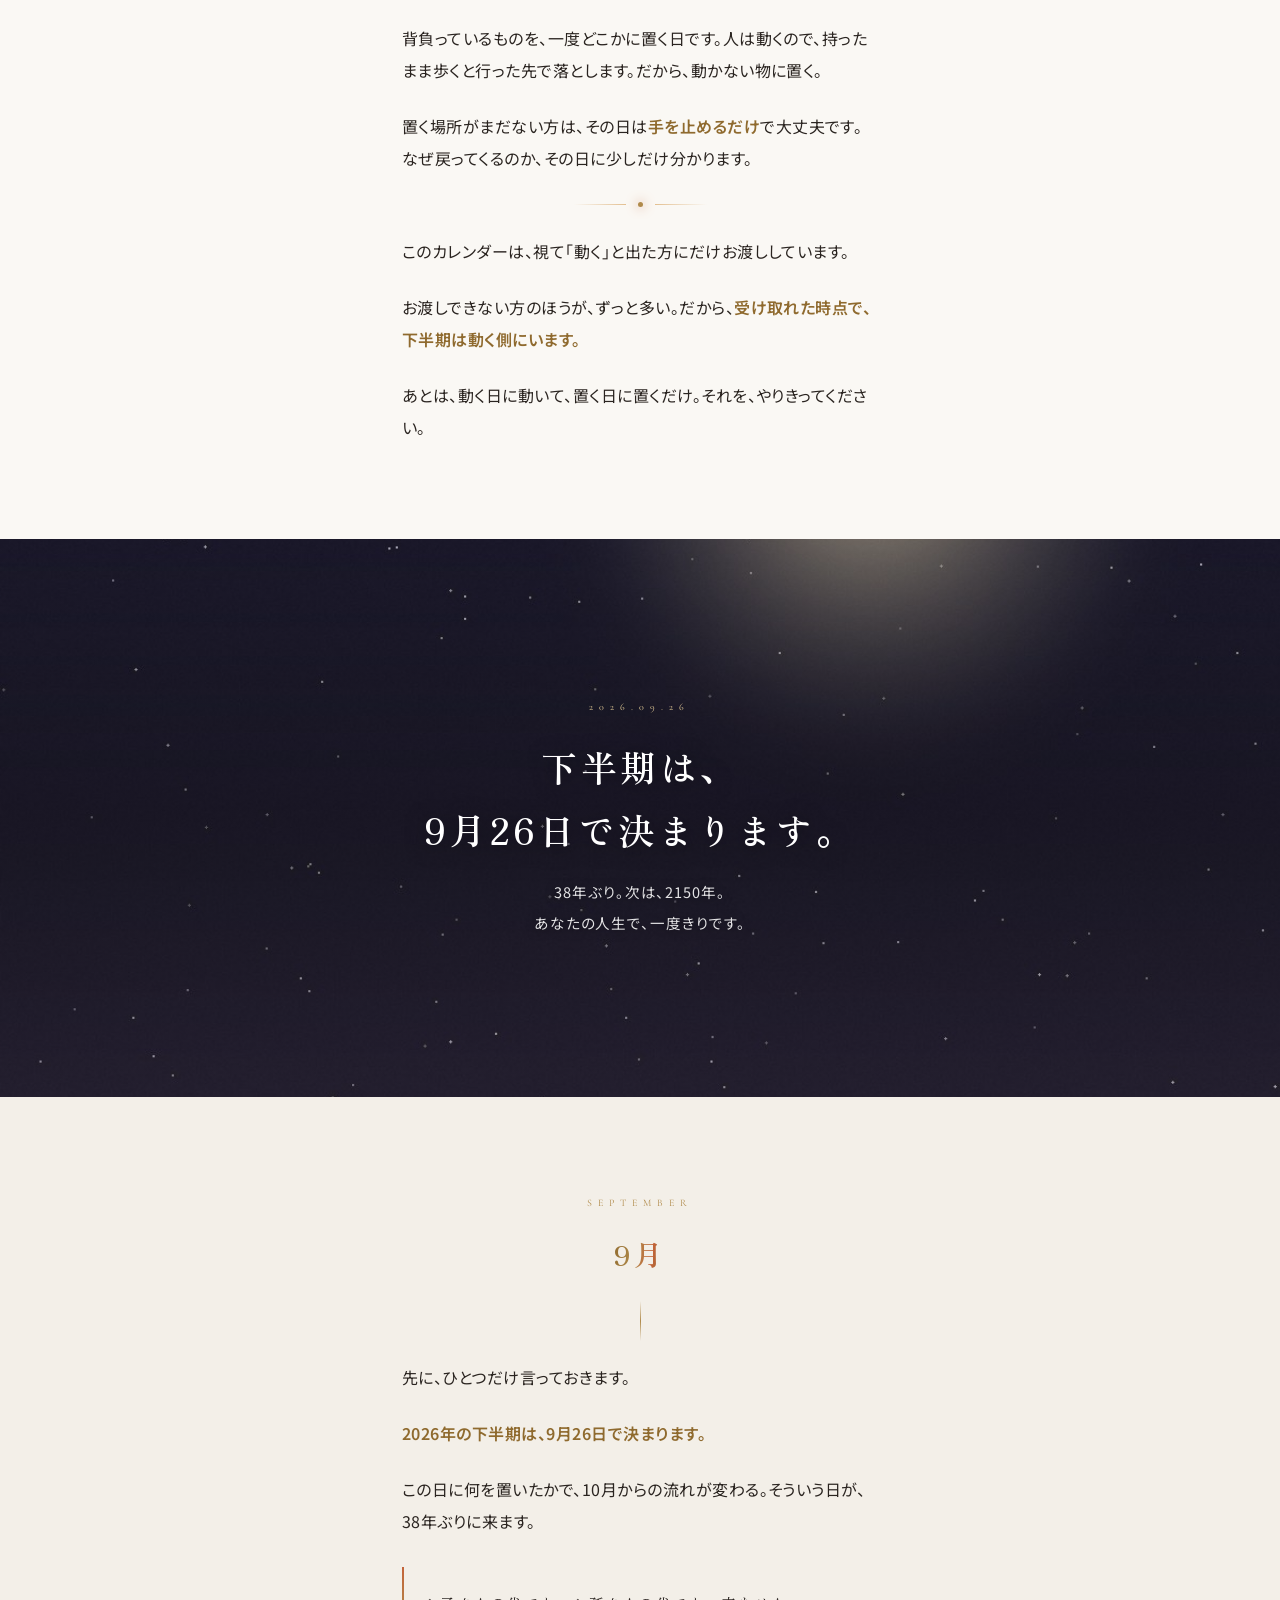
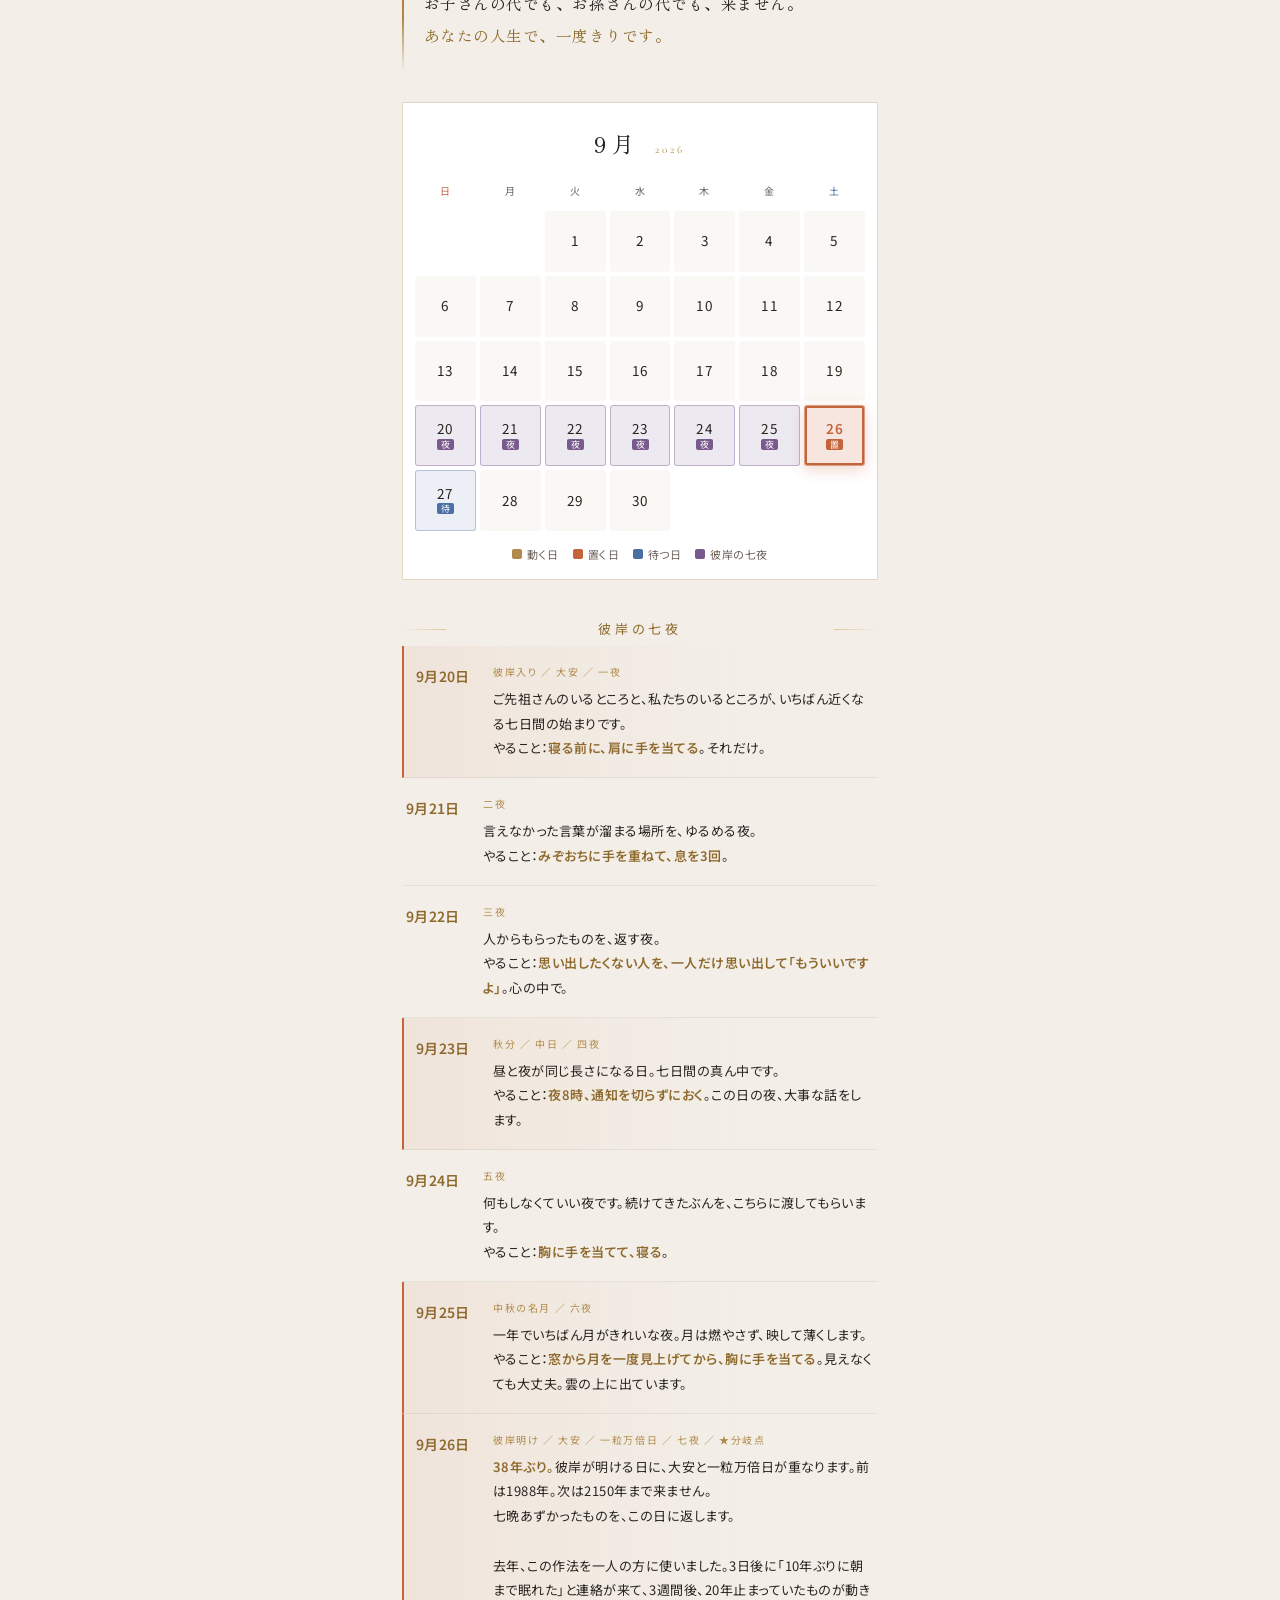
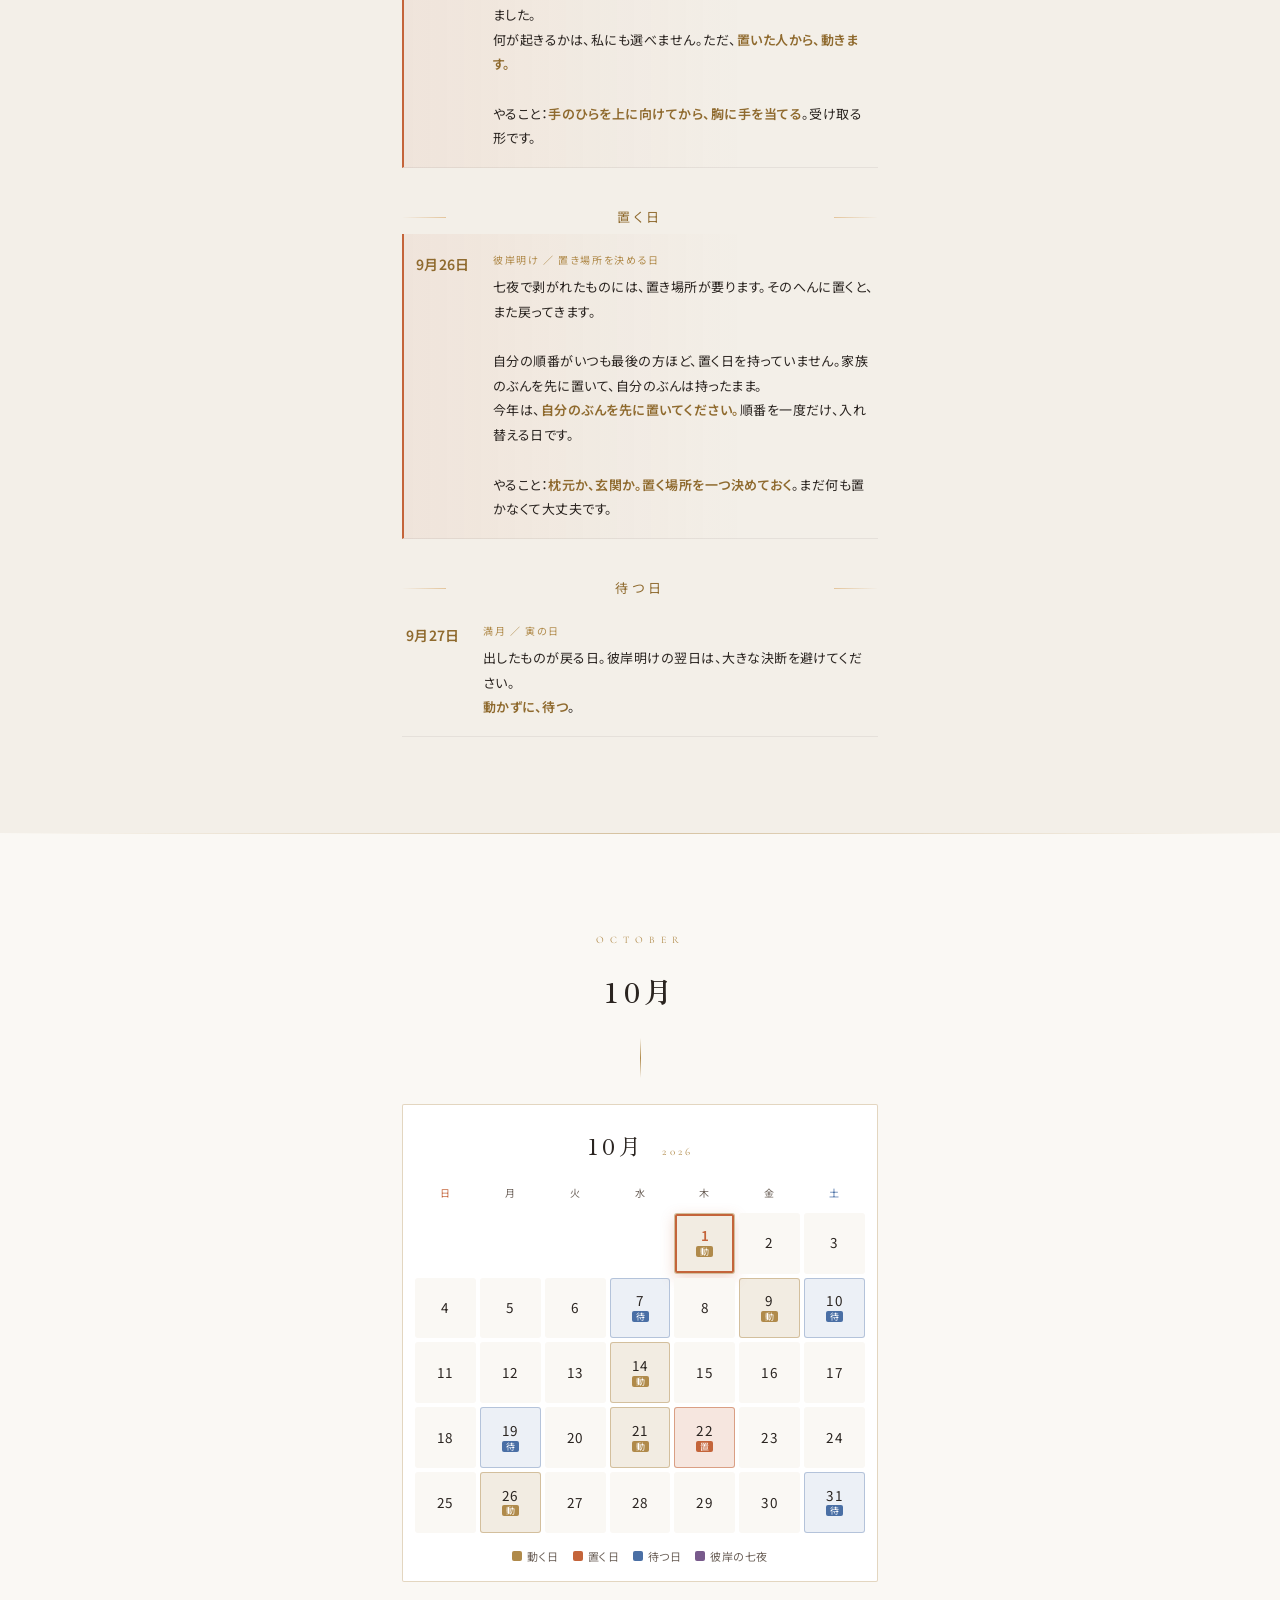
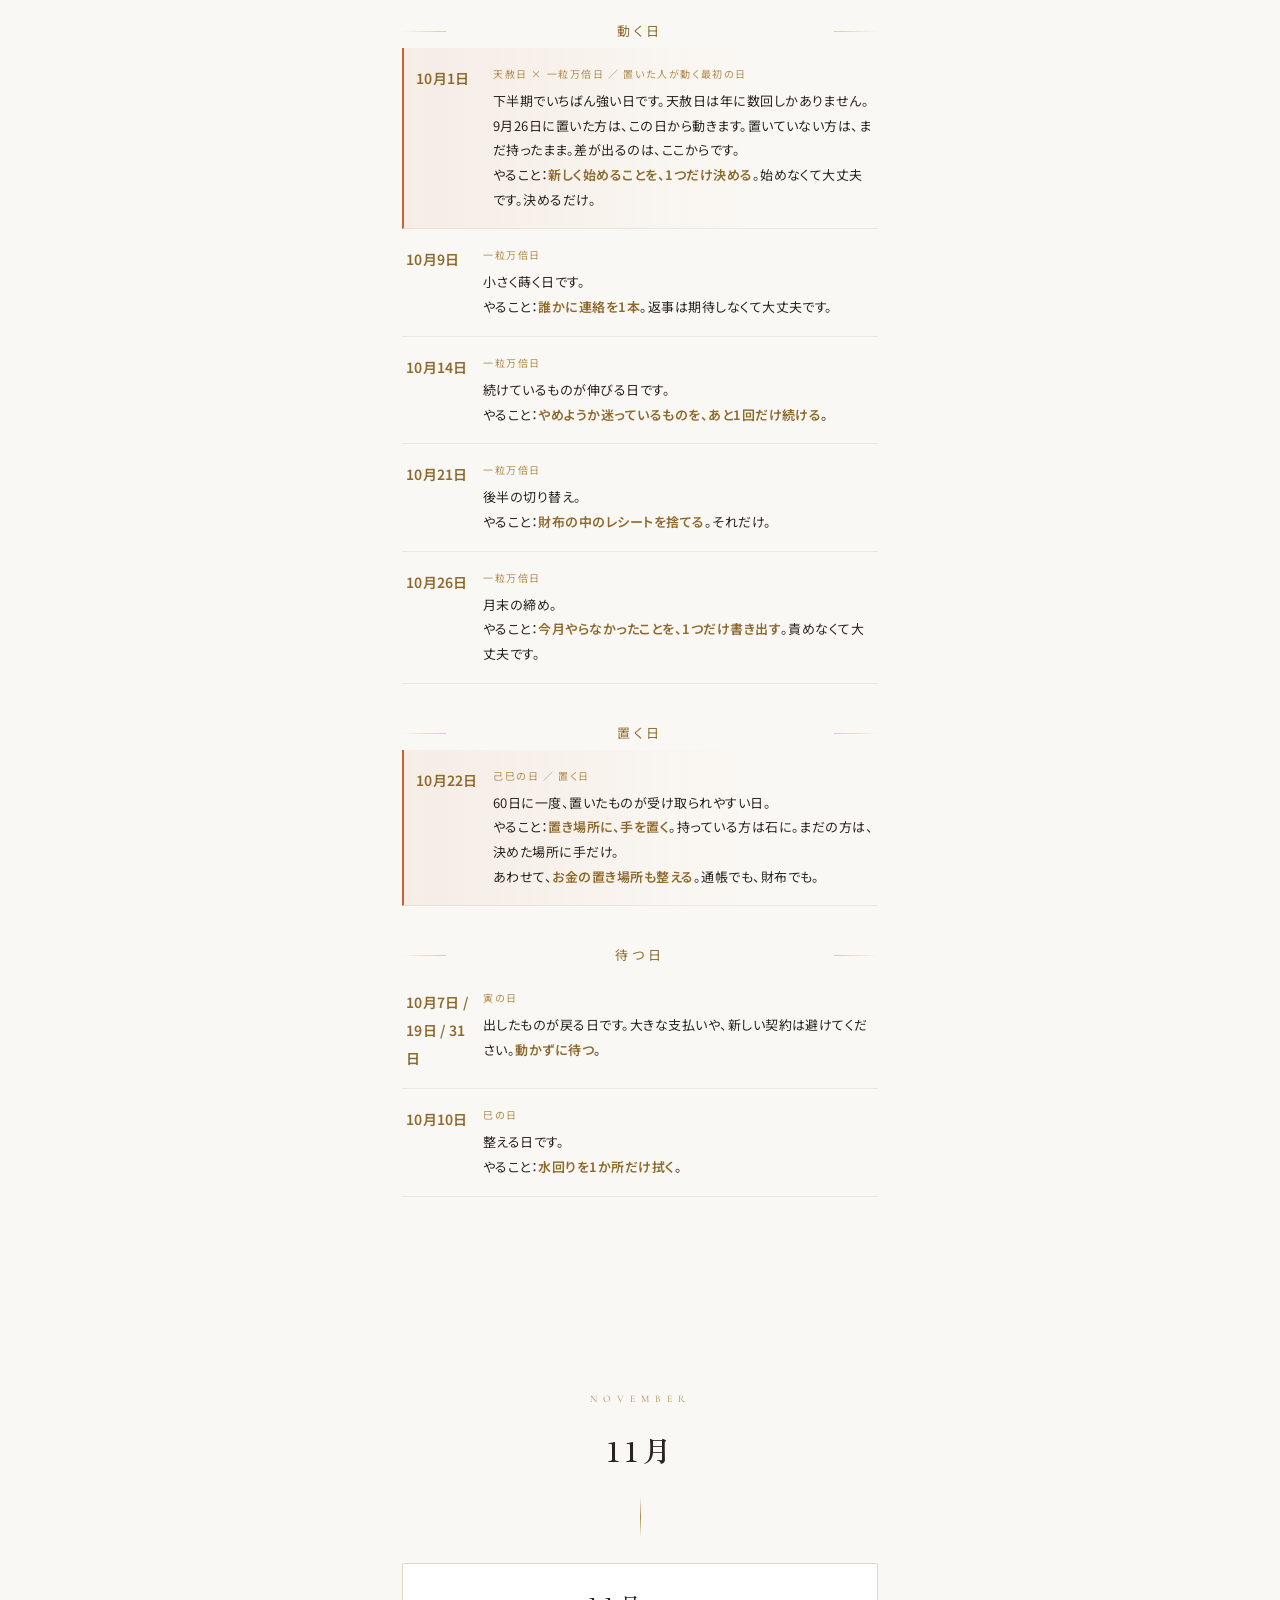
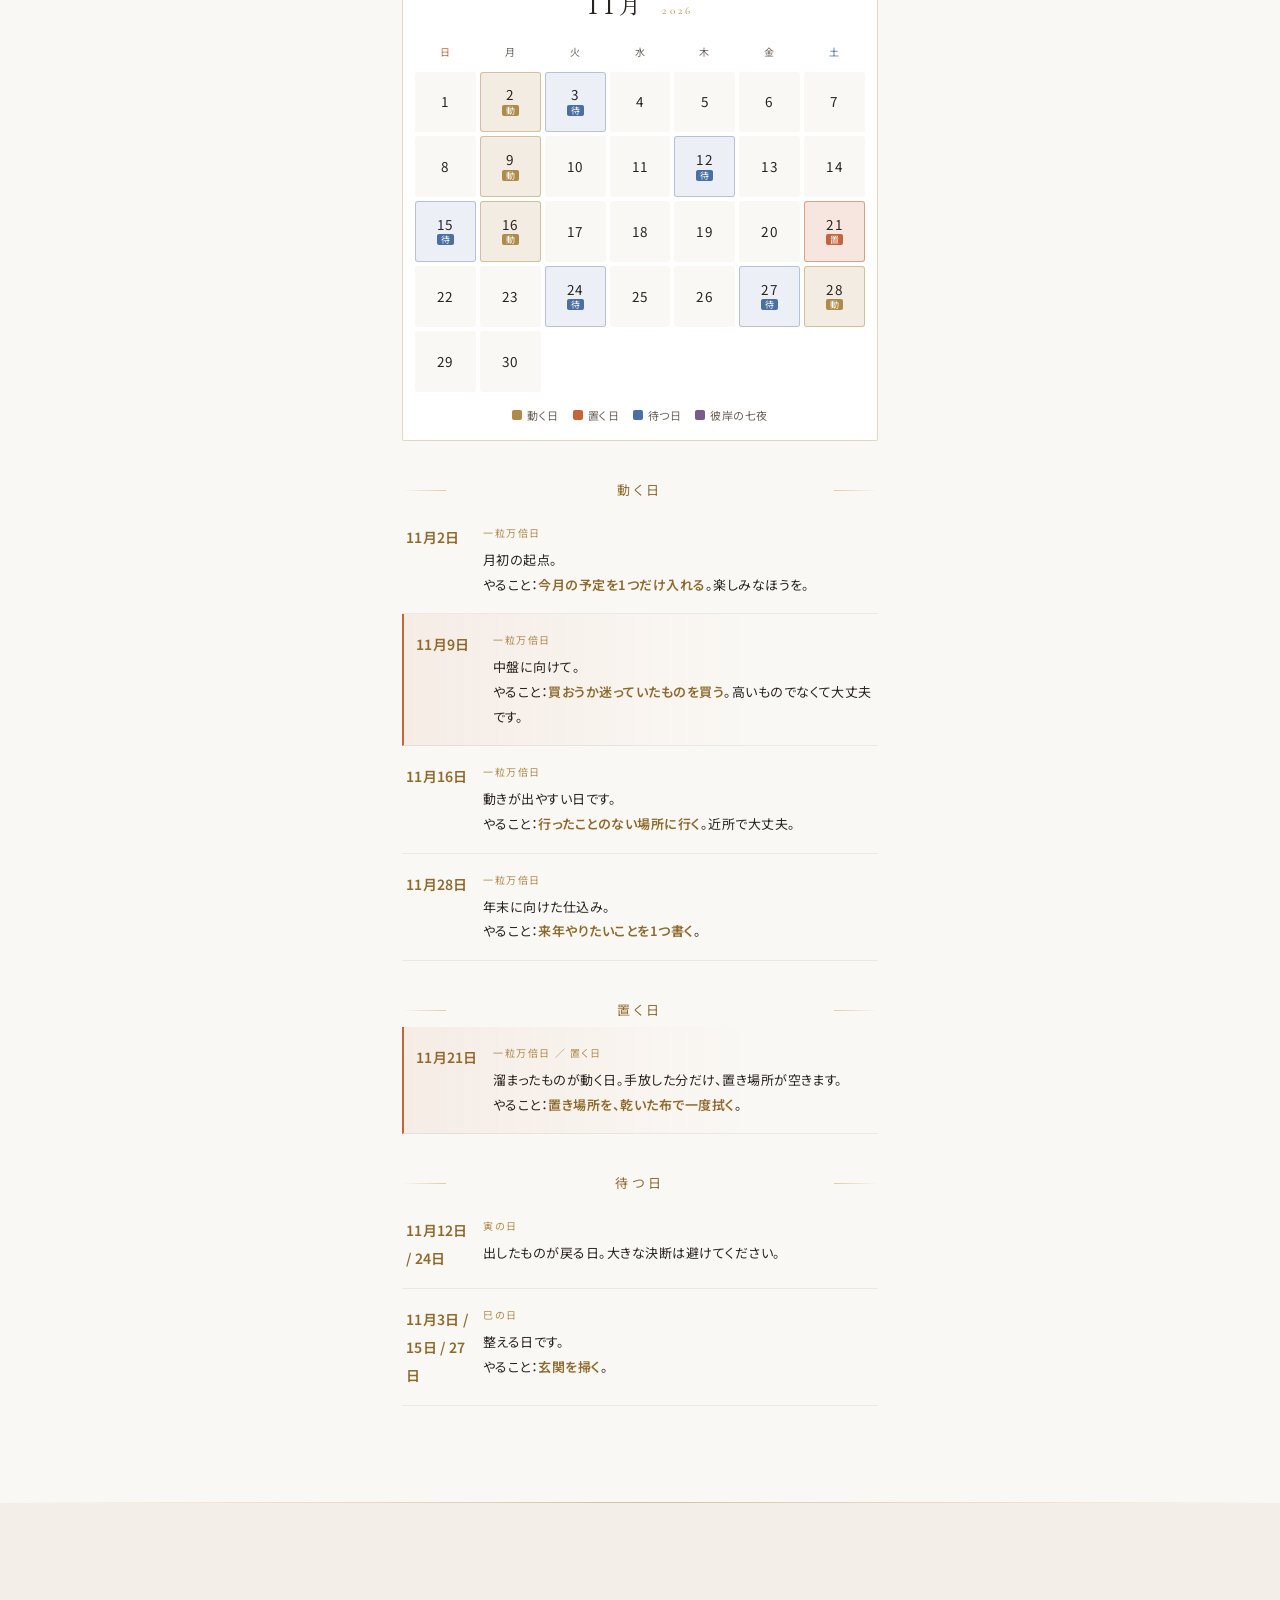
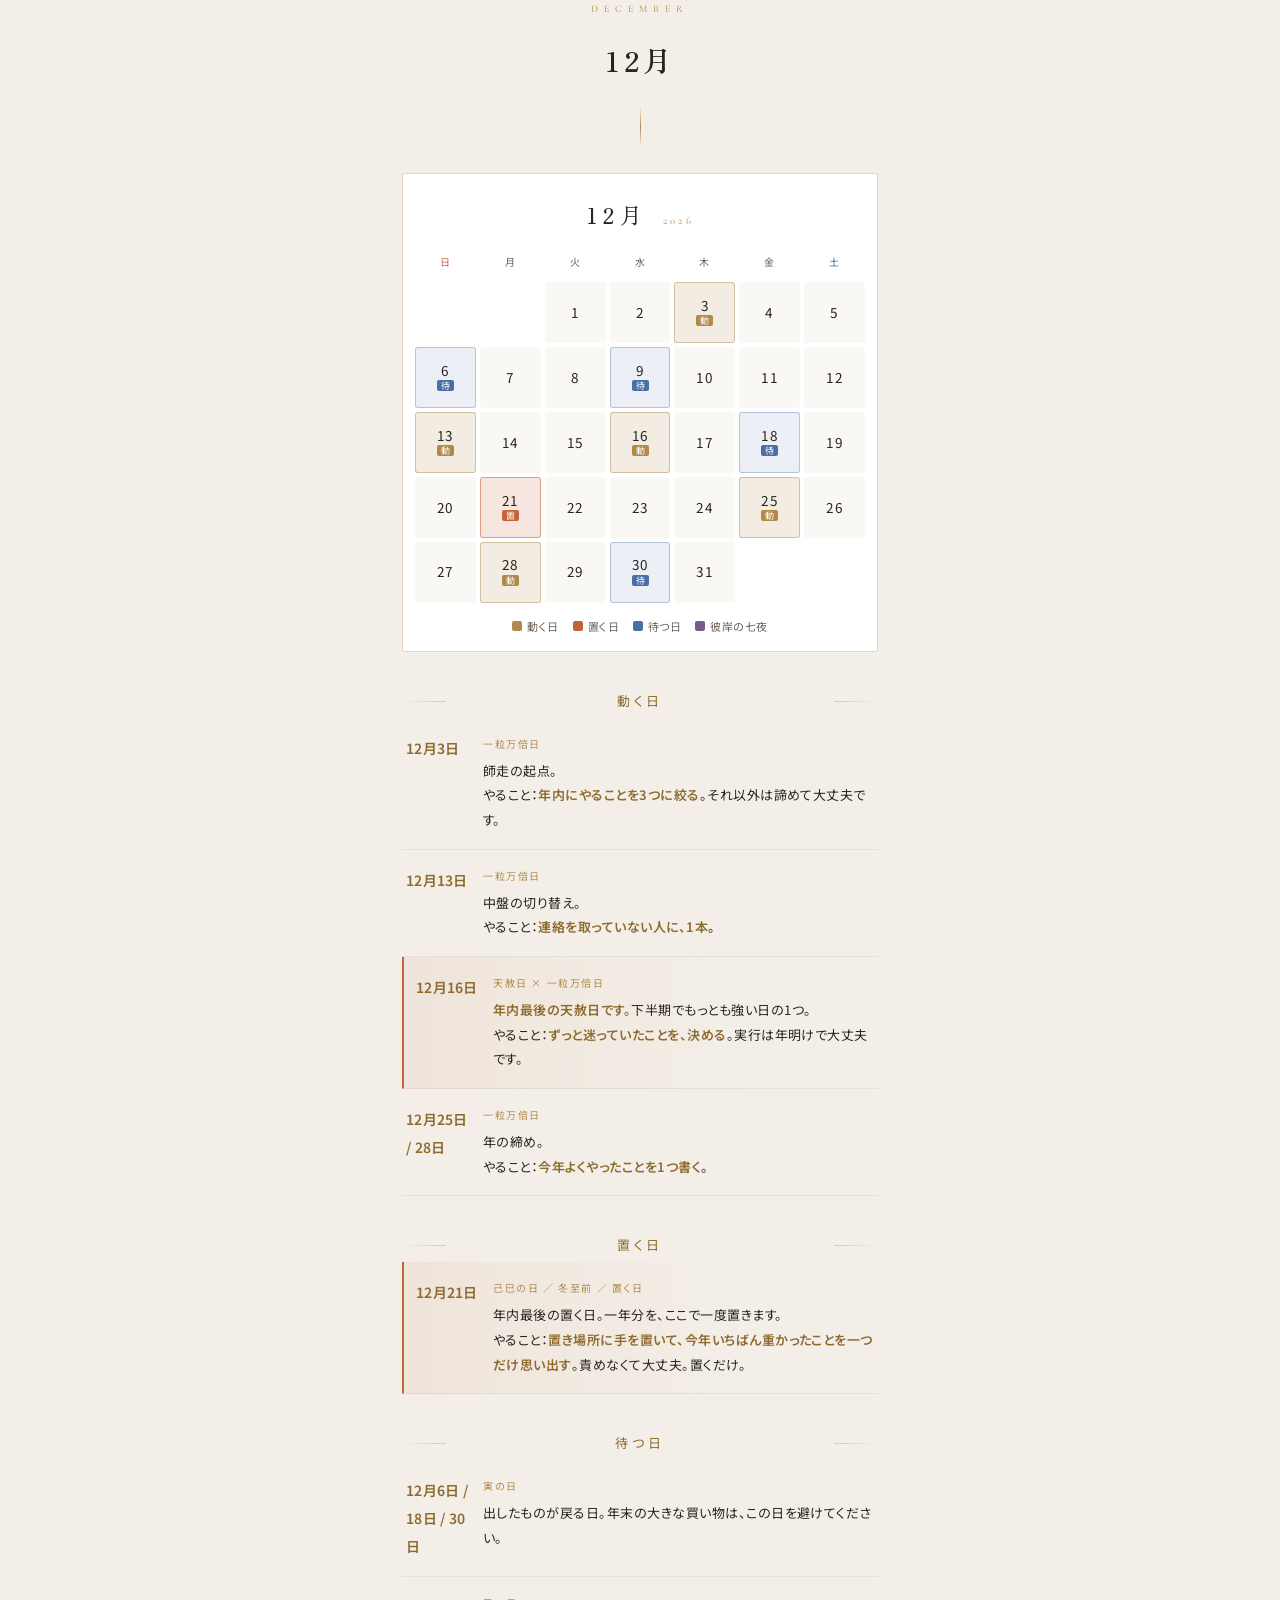
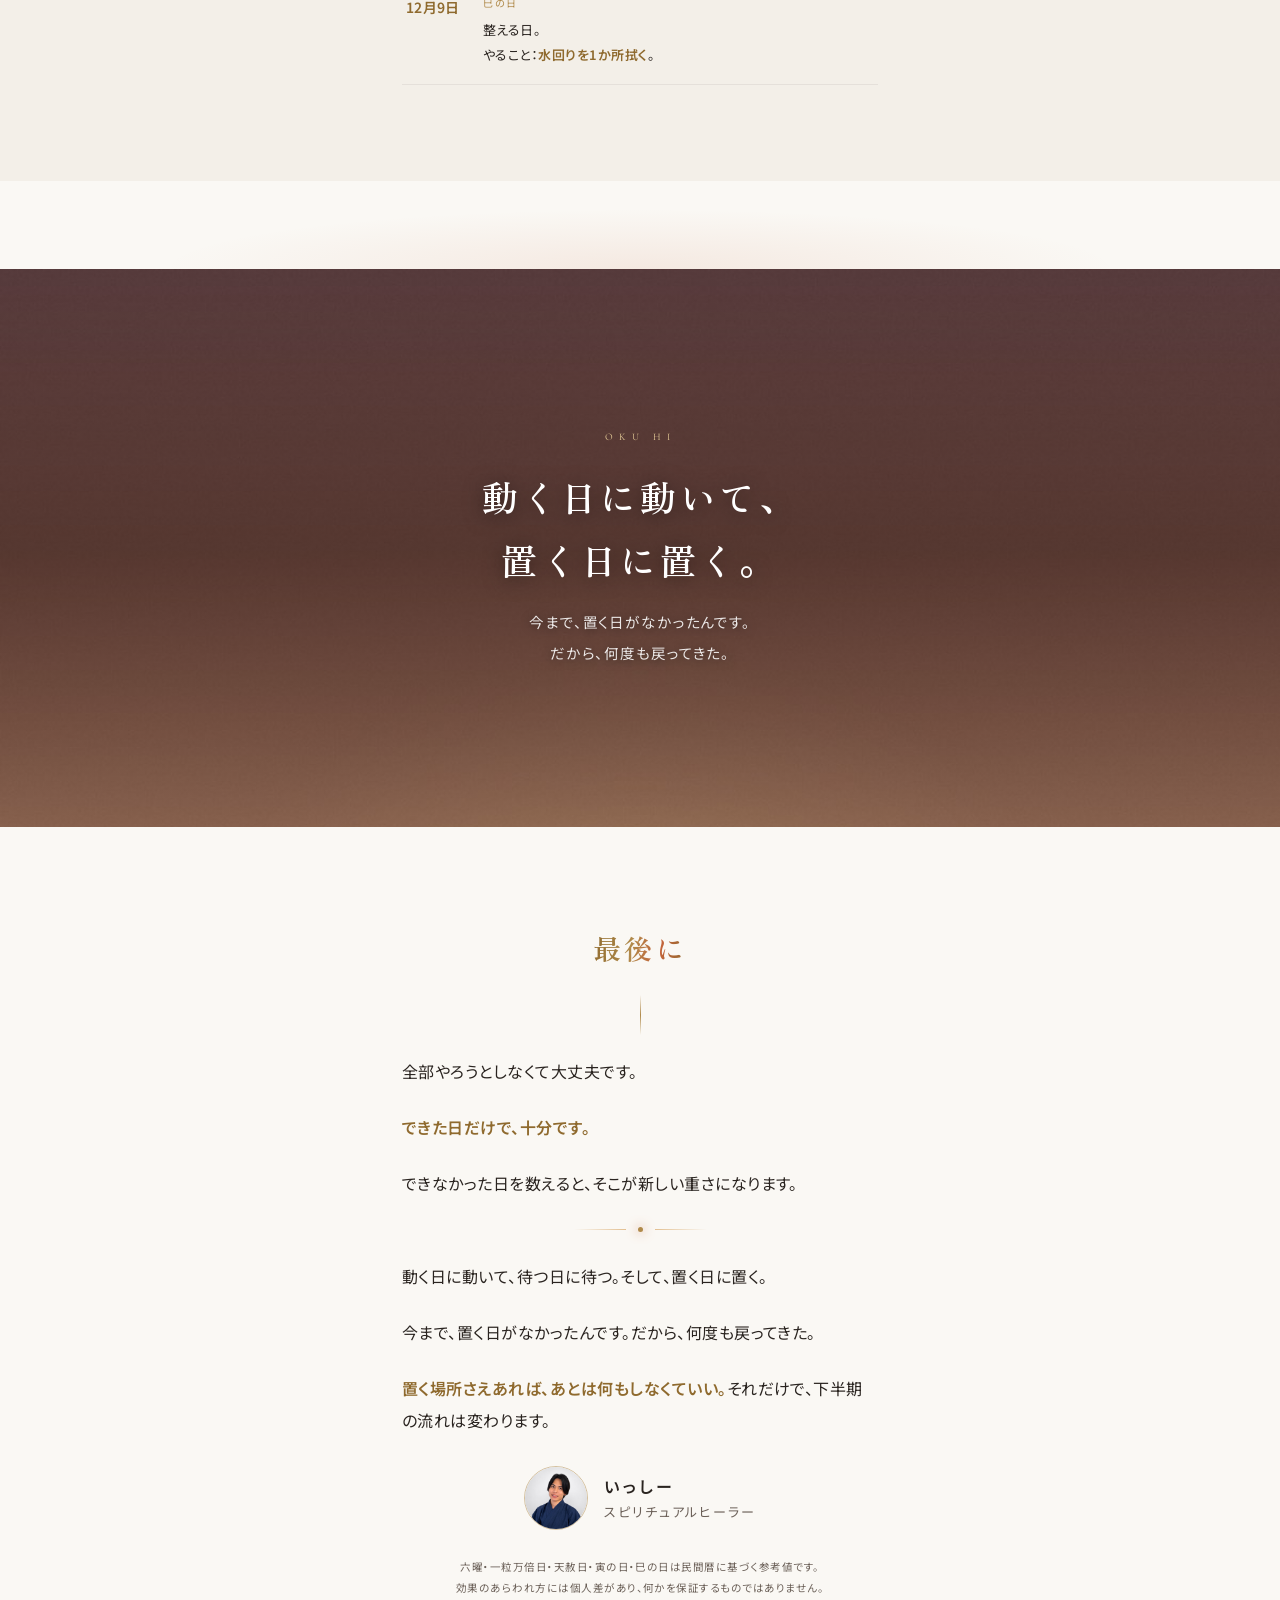
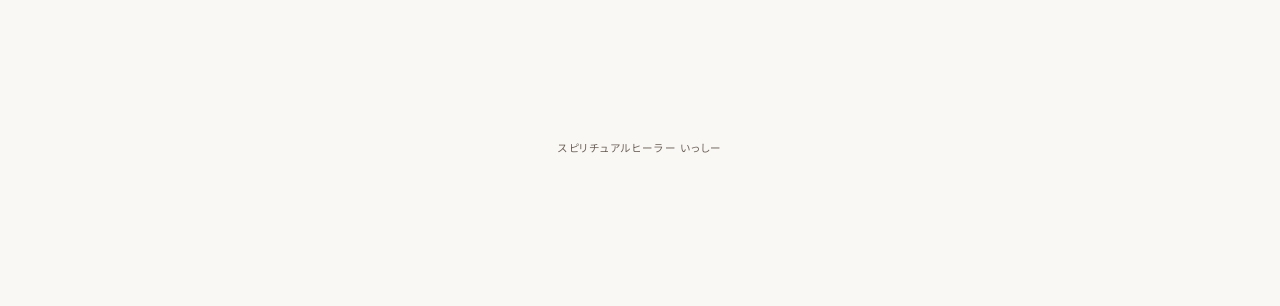
==== commit 13f1fca5: "LP: リビールの取りこぼし防止（スクロール時のフォールバックで必ず表示）・blur軽量化 Co-Authored-By: Claude Fable 5.1 <noreply@anthropic.co" ====
--- a/calendar/index.html
+++ b/calendar/index.html
@@ -386,7 +386,7 @@
 .cg-lg .mv::before{background:#b08a4a}.cg-lg .ok::before{background:#c4643a}.cg-lg .wt::before{background:#4a6fa5}.cg-lg .hg::before{background:#785a8c}
 
 /* ===== motion+ 2026-09-05（追加のみ・レイアウト非依存） ===== */
-.r{transition:opacity .9s cubic-bezier(.2,.9,.3,1),transform .9s cubic-bezier(.2,.9,.3,1),filter .9s cubic-bezier(.2,.9,.3,1);filter:blur(5px)}
+.r{transition:opacity .9s cubic-bezier(.2,.9,.3,1),transform .9s cubic-bezier(.2,.9,.3,1),filter .9s cubic-bezier(.2,.9,.3,1);filter:blur(4px);will-change:auto}
 .r.on{filter:blur(0)}
 .ph .phb img,.ph2 .phb img,.phw img{transform:scale(1.07);transition:transform 1.8s cubic-bezier(.2,.9,.3,1)}
 .ph.on .phb img,.ph2.on .phb img,.phw.on img{transform:scale(1)}
@@ -396,6 +396,10 @@
 .kv{margin:0;padding:0;position:relative;overflow:hidden;background:#0b0f1c}
 .kv img{display:block;width:100%;height:auto;transform:scale(1.08);clip-path:inset(10% 0 10% 0);opacity:.55;transition:transform 2s cubic-bezier(.2,.9,.3,1),clip-path 1.4s cubic-bezier(.2,.9,.3,1),opacity 1.2s}
 .kv.on img{transform:none;clip-path:inset(0);opacity:1}
+
+/* 横はみ出し防止（写真ズーム演出のクリップ） */
+html,body{overflow-x:hidden}
+.ph .phb,.ph2 .phb,.phw,.kv,.hero{overflow:hidden}
 </style></head><body>
 <div class="prog" id="pg"></div>
 <div class="spk" id="sk"></div>
@@ -591,7 +595,10 @@
  document.querySelectorAll('.fb,.kv').forEach(function(el){io.observe(el)});
  var fbs=[].slice.call(document.querySelectorAll('.fb')),t=false;
  function px(){fbs.forEach(function(el){var r=el.getBoundingClientRect();if(r.bottom<0||r.top>innerHeight)return;var p=(r.top+r.height/2-innerHeight/2)/innerHeight;el.style.setProperty('--py',(p*-44).toFixed(1)+'px')});t=false}
- if(!rm){addEventListener('scroll',function(){if(!t){requestAnimationFrame(px);t=true}},{passive:true});px()}
+ var rest=[].slice.call(document.querySelectorAll('.r,.rx,.tl,.up,.fig,.fb,.kv'));
+ function fs(){var vh=innerHeight*0.96;rest=rest.filter(function(el){if(el.classList.contains('on'))return false;var r=el.getBoundingClientRect();if(r.top<vh&&r.bottom>0){el.classList.add('on');return false}return true})}
+ function onscroll(){if(!t){requestAnimationFrame(function(){px();fs()});t=true}}
+ addEventListener('scroll',onscroll,{passive:true});addEventListener('resize',onscroll);px();fs();setTimeout(fs,1200);
  var nw=document.querySelector('.pr .nw');
  if(nw&&!rm&&nw.firstChild&&nw.firstChild.nodeType===3){var io2=new IntersectionObserver(function(es){if(es[0].isIntersecting){io2.disconnect();var st=null;nw.firstChild.nodeValue='0';function step(ts){if(!st)st=ts;var k=Math.min(1,(ts-st)/1500);k=1-Math.pow(1-k,3);nw.firstChild.nodeValue=Math.round(79800*k).toLocaleString();if(k<1)requestAnimationFrame(step)}requestAnimationFrame(step)}},{threshold:.5});io2.observe(nw)}
 })();
